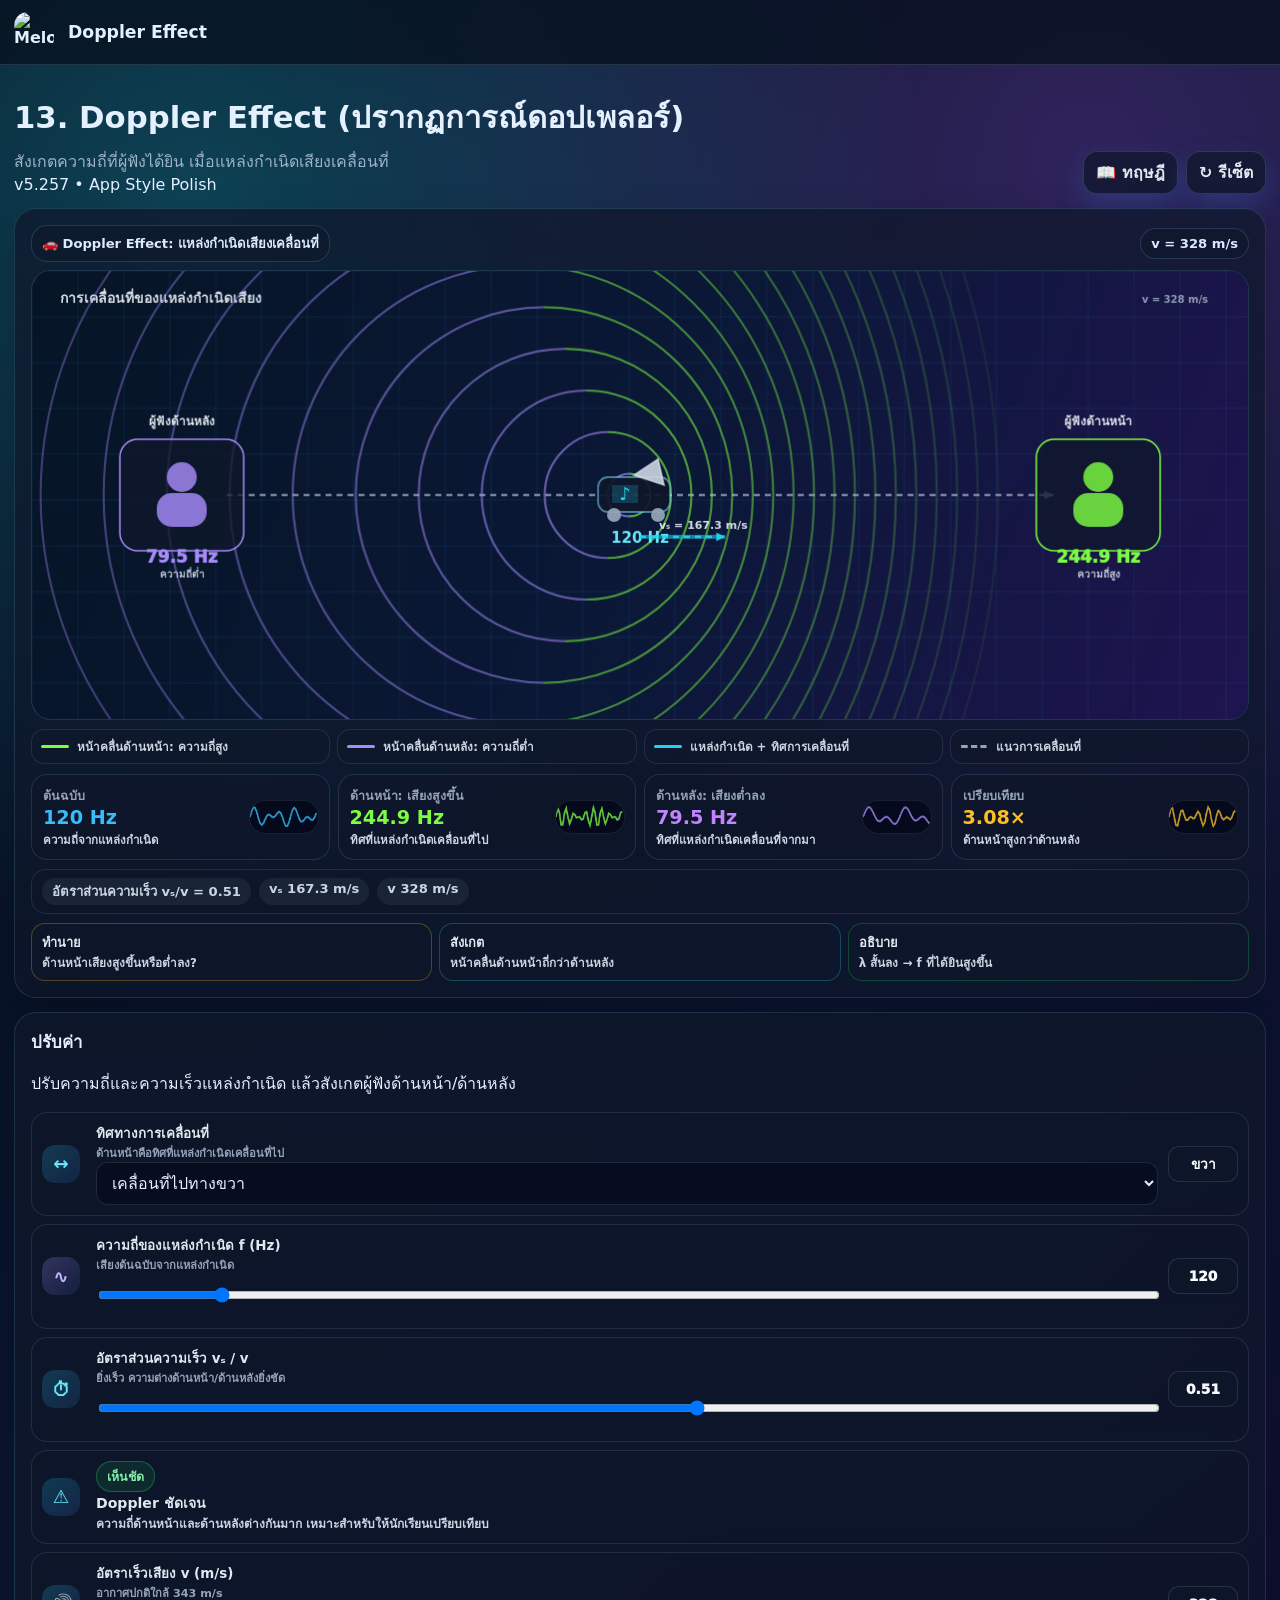
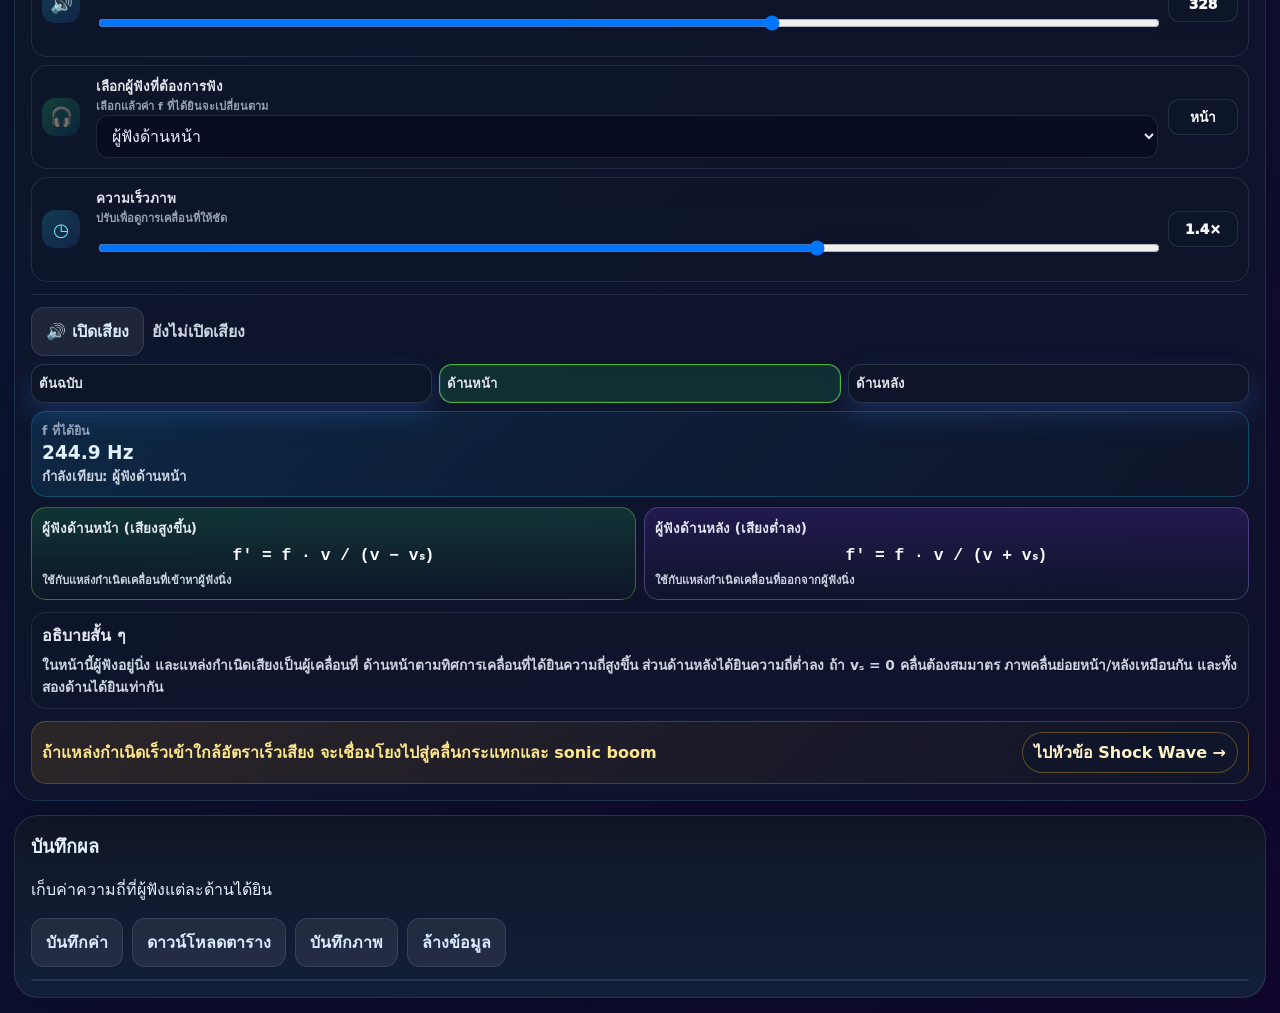
==== visualizer_dopplerViz.html @ 1deea022 "Add files via upload" ====
<!DOCTYPE html><html lang="th"><head><meta charset="UTF-8"><meta name="viewport" content="width=device-width, initial-scale=1.0"><title>MelodyLab v5.257 - Doppler App Style Polish</title><meta name="description" content="MelodyLab ห้องทดลองเสียงและเก็บข้อมูล ด้วยมือถือ"><meta name="theme-color" content="#0f172a"><link rel="manifest" href="manifest.json"><link rel="icon" type="image/png" href="icon-192.png"><link rel="apple-touch-icon" href="icon-192.png"><link rel="stylesheet" href="style.css"><meta name="melodylab-build-version" content="v5.257-doppler-app-style-polish"></head><body class="detailPage page-visualizer"><header><div class="wrap nav detailNav"><button class="backBtn" onclick="location.href='visualizer.html'">←</button><a class="brand" href="index.html"><img src="icon-192.png" alt="MelodyLab"><span>Doppler Effect</span></a></div></header>
<style>
.dopplerProPage{--panel:rgba(15,23,42,.76);--panel2:rgba(15,23,42,.55);--line:rgba(148,163,184,.18);--cyan:#22d3ee;--green:#7cfc42;--purple:#a78bfa;--gold:#f59e0b}.dopplerProGrid{display:grid;grid-template-columns:minmax(0,1.45fr) minmax(330px,.72fr);gap:16px;align-items:start}.dopStageCard,.dopControlCard{border-radius:24px;background:linear-gradient(180deg,rgba(15,23,42,.80),rgba(15,23,42,.62));border:1px solid rgba(125,211,252,.18);box-shadow:0 24px 60px rgba(0,0,0,.22)}.dopStageHeader{display:flex;align-items:center;justify-content:space-between;gap:10px;margin-bottom:10px}.dopStageTitle{display:flex;align-items:center;gap:10px;font-weight:900;color:#e0f2fe}.dopStagePill{display:inline-flex;align-items:center;gap:8px;border-radius:999px;border:1px solid rgba(125,211,252,.24);background:rgba(30,41,59,.56);padding:8px 12px;font-weight:900;color:#dbeafe}.dopMiniBtns{display:flex;gap:8px;flex-wrap:wrap}.dopTheoryBtn,.dopResetTop{border:1px solid rgba(148,163,184,.22);background:rgba(15,23,42,.72);color:#e2e8f0;border-radius:14px;padding:8px 12px;font-weight:900}.dopCanvas{width:100%;height:min(55vh,520px);min-height:430px;display:block;border-radius:22px;background:#071426;border:1px solid rgba(125,211,252,.18)}.dopSceneLegend{display:grid;grid-template-columns:repeat(4,minmax(0,1fr));gap:8px;margin:10px 0 0}.dopLegendItem{display:flex;align-items:center;gap:8px;border:1px solid rgba(148,163,184,.16);background:rgba(15,23,42,.55);border-radius:14px;padding:8px 10px;color:#cbd5e1;font-size:.78rem;font-weight:850}.dopLine{width:28px;height:0;border-top:3px solid #22d3ee;border-radius:99px}.dopLine.front{border-color:#7cfc42}.dopLine.back{border-color:#a78bfa}.dopLine.path{border-top-style:dashed;border-color:#94a3b8}.dopResults{display:grid;grid-template-columns:repeat(4,minmax(0,1fr));gap:10px;margin-top:12px}.dopResultCard{position:relative;overflow:hidden;border:1px solid rgba(148,163,184,.18);background:rgba(15,23,42,.64);border-radius:18px;padding:12px}.dopResultCard b{display:block;font-size:1.42rem;line-height:1.05;margin:4px 0;color:#e2e8f0}.dopResultCard span{color:#94a3b8;font-size:.78rem;font-weight:850}.dopResultCard small{display:block;color:#cbd5e1;font-weight:850}.dopResultCard.source b{color:#38bdf8}.dopResultCard.front b{color:#7cfc42}.dopResultCard.back b{color:#c084fc}.dopResultCard.compare b{color:#fbbf24}.dopMiniWave{position:absolute;right:14px;top:50%;transform:translateY(-50%);width:84px;height:40px;opacity:.75}.dopFormulaGrid{display:grid;grid-template-columns:repeat(2,minmax(0,1fr));gap:10px;margin-top:12px}.dopFormulaCard{border-radius:18px;padding:12px;border:1px solid rgba(148,163,184,.18);background:rgba(15,23,42,.58)}.dopFormulaCard.front{border-color:rgba(124,252,66,.34);background:linear-gradient(180deg,rgba(34,197,94,.18),rgba(15,23,42,.56))}.dopFormulaCard.back{border-color:rgba(167,139,250,.35);background:linear-gradient(180deg,rgba(124,58,237,.18),rgba(15,23,42,.56))}.dopFormulaCard b{display:block;color:#e2e8f0;font-size:.84rem;margin-bottom:6px}.dopFormulaCard code{display:block;text-align:center;color:#f8fafc;font-size:1.2rem;font-weight:900;font-family:ui-monospace,Consolas,monospace}.dopFormulaCard small{display:block;margin-top:6px;color:#cbd5e1;font-size:.76rem;font-weight:800}.dopParamStrip{display:flex;flex-wrap:wrap;gap:8px;margin-top:10px;border:1px solid rgba(148,163,184,.16);background:rgba(15,23,42,.58);border-radius:16px;padding:10px 12px;color:#cbd5e1;font-weight:900}.dopParamStrip span{padding:3px 10px;border-radius:999px;background:rgba(30,41,59,.76)}.dopControlCard h3{margin:0 0 4px}.dopProControl{display:grid;grid-template-columns:54px minmax(0,1fr) 78px;gap:10px;align-items:center;margin:10px 0;border:1px solid rgba(148,163,184,.16);background:rgba(15,23,42,.50);border-radius:18px;padding:12px}.dopIcon{width:46px;height:46px;border-radius:15px;display:grid;place-items:center;background:linear-gradient(135deg,rgba(34,211,238,.20),rgba(59,130,246,.14));color:#67e8f9;font-size:1.4rem;font-weight:900}.dopIcon.purple{background:linear-gradient(135deg,rgba(167,139,250,.25),rgba(59,130,246,.10));color:#c4b5fd}.dopIcon.green{background:linear-gradient(135deg,rgba(34,197,94,.24),rgba(14,165,233,.10));color:#86efac}.dopProControl label{display:block;font-weight:900;color:#e2e8f0}.dopProControl small{display:block;color:#94a3b8;font-weight:800;font-size:.75rem}.dopProControl input[type=range]{width:100%}.dopProControl select{width:100%;border-radius:12px}.dopVal{display:grid;place-items:center;min-height:40px;border-radius:12px;background:rgba(15,23,42,.72);border:1px solid rgba(148,163,184,.18);color:#f8fafc;font-weight:950}.dopSoundBar{display:flex;align-items:center;gap:8px;flex-wrap:wrap;border-top:1px solid rgba(148,163,184,.18);margin-top:12px;padding-top:12px}.dopSoundLabel{font-weight:900;color:#cbd5e1}.dopInfoBox{border:1px solid rgba(148,163,184,.16);background:rgba(15,23,42,.50);border-radius:18px;margin-top:12px;padding:12px;color:#cbd5e1}.dopInfoBox h4{margin:0 0 6px;color:#e2e8f0}.dopInfoBox p{margin:0;color:#cbd5e1;font-weight:800;font-size:.86rem}@media(max-width:980px){.dopplerProGrid{grid-template-columns:1fr}.dopResults{grid-template-columns:repeat(2,minmax(0,1fr))}.dopSceneLegend{grid-template-columns:repeat(2,minmax(0,1fr))}.dopCanvas{height:54vh}}@media(max-width:640px){.dopResults,.dopSceneLegend,.dopFormulaGrid{grid-template-columns:1fr}.dopProControl{grid-template-columns:46px 1fr}.dopVal{grid-column:2}.dopCanvas{min-height:420px}.dopStageHeader{align-items:flex-start;flex-direction:column}}

.dopRegimeBox{display:grid;grid-template-columns:54px minmax(0,1fr);gap:10px;align-items:center;margin:10px 0;border:1px solid rgba(148,163,184,.16);background:rgba(15,23,42,.50);border-radius:18px;padding:12px}
.dopRegimeBadge{display:inline-flex;align-items:center;justify-content:center;min-height:36px;border-radius:999px;padding:6px 12px;font-weight:950;border:1px solid rgba(148,163,184,.22);background:rgba(15,23,42,.72);color:#e2e8f0}
.dopRegimeBadge.normal{border-color:rgba(34,211,238,.35);color:#67e8f9;background:rgba(14,165,233,.12)}
.dopRegimeBadge.clear{border-color:rgba(34,197,94,.38);color:#86efac;background:rgba(34,197,94,.12)}
.dopRegimeBadge.warn{border-color:rgba(251,191,36,.42);color:#fde68a;background:rgba(245,158,11,.14)}
.dopRegimeBadge.danger{border-color:rgba(248,113,113,.44);color:#fecaca;background:rgba(248,113,113,.14)}
.dopRegimeText b{display:block;color:#e2e8f0;font-size:.88rem}.dopRegimeText small{display:block;color:#cbd5e1;font-weight:800;font-size:.75rem}
.dopQuickListen{display:grid;grid-template-columns:repeat(3,minmax(0,1fr));gap:8px;margin-top:8px;width:100%}
.dopQuickListen button{border:1px solid rgba(148,163,184,.22);background:rgba(15,23,42,.64);color:#e2e8f0;border-radius:14px;padding:9px 8px;font-weight:950}
.dopQuickListen button.active{border-color:rgba(34,211,238,.70);background:linear-gradient(135deg,rgba(34,211,238,.24),rgba(59,130,246,.13));box-shadow:0 0 0 1px rgba(34,211,238,.12) inset}
.dopQuickListen button[data-listen="front"].active{border-color:rgba(124,252,66,.65);background:rgba(34,197,94,.15)}
.dopQuickListen button[data-listen="back"].active{border-color:rgba(167,139,250,.65);background:rgba(124,58,237,.17)}
.dopPOEGrid{display:grid;grid-template-columns:repeat(3,minmax(0,1fr));gap:10px;margin-top:12px}
.dopPOECard{border:1px solid rgba(148,163,184,.16);background:rgba(15,23,42,.58);border-radius:18px;padding:12px;color:#cbd5e1}
.dopPOECard b{display:block;color:#e2e8f0;margin-bottom:6px}.dopPOECard p{margin:0;font-weight:800;font-size:.82rem;line-height:1.45}.dopPOECard.predict{border-color:rgba(251,191,36,.28)}.dopPOECard.observe{border-color:rgba(34,211,238,.28)}.dopPOECard.explain{border-color:rgba(34,197,94,.28)}
.dopShockBridge{display:flex;align-items:center;justify-content:space-between;gap:10px;margin-top:12px;border:1px solid rgba(251,191,36,.24);background:linear-gradient(135deg,rgba(245,158,11,.13),rgba(15,23,42,.55));border-radius:18px;padding:12px;color:#fde68a;font-weight:850}
.dopShockBridge a{color:#fef3c7;text-decoration:none;border:1px solid rgba(251,191,36,.32);border-radius:999px;padding:7px 11px;background:rgba(15,23,42,.55);white-space:nowrap}
@media(max-width:640px){.dopPOEGrid,.dopQuickListen{grid-template-columns:1fr}.dopShockBridge{align-items:flex-start;flex-direction:column}}


.dopHeardBox{margin-top:8px;border:1px solid rgba(34,211,238,.24);background:linear-gradient(135deg,rgba(14,165,233,.13),rgba(15,23,42,.60));border-radius:16px;padding:10px 12px;color:#cbd5e1}
.dopHeardBox span{display:block;font-weight:850;font-size:.78rem;color:#94a3b8}.dopHeardBox b{display:block;font-size:1.35rem;line-height:1.1;color:#e0f2fe;margin:3px 0}.dopHeardBox small{display:block;font-weight:800;color:#cbd5e1}


/* v5.257: align Doppler page with the rest of MelodyLab */
.dopplerProPage .sectionHead{margin-bottom:14px}
.dopplerProGrid{grid-template-columns:minmax(0,1.34fr) minmax(318px,.66fr);gap:14px}
.dopStageCard,.dopControlCard{border-radius:22px;background:linear-gradient(180deg,rgba(15,23,42,.74),rgba(15,23,42,.58));border:1px solid rgba(125,211,252,.15);box-shadow:0 18px 44px rgba(0,0,0,.18)}
.dopStageHeader{margin-bottom:8px}
.dopStagePill{padding:7px 10px;border-radius:16px;background:rgba(15,23,42,.62);border-color:rgba(125,211,252,.18);font-size:.82rem}
.dopCanvas{height:min(50vh,500px);min-height:400px;border-radius:20px}
.dopSceneLegend{gap:7px;margin-top:9px}
.dopLegendItem{border-radius:13px;padding:7px 9px;font-size:.74rem;background:rgba(15,23,42,.48)}
.dopResults{gap:8px;margin-top:10px}
.dopResultCard{border-radius:16px;padding:10px 11px;background:rgba(15,23,42,.56)}
.dopResultCard b{font-size:1.20rem;margin:3px 0}
.dopResultCard small{font-size:.72rem}
.dopMiniWave{width:70px;height:34px;right:10px}
.dopParamStrip{padding:8px 10px;border-radius:15px;margin-top:9px;font-size:.82rem}
.dopPOEGrid{gap:7px;margin-top:9px}
.dopPOECard{border-radius:14px;padding:8px 10px;background:rgba(15,23,42,.48)}
.dopPOECard b{font-size:.80rem;margin-bottom:3px}.dopPOECard p{font-size:.74rem;line-height:1.35}
.dopControlCard h3{font-size:1.05rem}
.dopProControl{grid-template-columns:44px minmax(0,1fr) 70px;border-radius:16px;padding:10px;margin:8px 0;background:rgba(15,23,42,.46)}
.dopIcon{width:38px;height:38px;border-radius:13px;font-size:1.15rem}
.dopProControl label{font-size:.84rem}.dopProControl small{font-size:.70rem}
.dopVal{min-height:36px;border-radius:11px;font-size:.86rem}
.dopRegimeBox{grid-template-columns:44px minmax(0,1fr);border-radius:16px;padding:10px;margin:8px 0;background:rgba(15,23,42,.46)}
.dopRegimeBadge{min-height:30px;padding:5px 10px;font-size:.78rem}
.dopQuickListen{gap:7px}.dopQuickListen button{border-radius:13px;padding:8px 7px;font-size:.82rem}
.dopHeardBox{border-radius:15px;padding:9px 10px}.dopHeardBox b{font-size:1.16rem}
.dopFormulaGrid{gap:8px;margin-top:10px}
.dopFormulaCard{border-radius:15px;padding:10px}.dopFormulaCard code{font-size:1.02rem}.dopFormulaCard small{font-size:.70rem}
.dopInfoBox,.dopShockBridge{border-radius:15px;padding:10px}
@media(max-width:980px){.dopplerProGrid{grid-template-columns:1fr}.dopCanvas{height:52vh}}

</style>
<main class="wrap detailMain" data-current="visualizer"><section class="section activeDetail visualizerSinglePage visualizerTemplatePage dopplerProPage" id="visualizer" data-viz-mode="dopplerEffect"><div class="sectionHead templateHead"><div><h2>13. Doppler Effect (ปรากฏการณ์ดอปเพลอร์)</h2><p class="sectionLead">สังเกตความถี่ที่ผู้ฟังได้ยิน เมื่อแหล่งกำเนิดเสียงเคลื่อนที่</p><span class="versionBadge">v5.257 • App Style Polish</span></div><div class="dopMiniBtns"><button id="dopTheoryBtn" class="dopTheoryBtn" type="button">📖 ทฤษฎี</button><button id="dopResetTop" class="dopResetTop" type="button">↻ รีเซ็ต</button></div></div><div class="dopplerProGrid"><div class="card dopStageCard"><div class="dopStageHeader"><div class="dopStageTitle"><span class="dopStagePill">🚗 Doppler Effect: แหล่งกำเนิดเสียงเคลื่อนที่</span></div><div class="dopStagePill" id="speedBadge">v = --</div></div><canvas id="dopCanvas" class="dopCanvas" width="1200" height="560" aria-label="ภาพจำลองปรากฏการณ์ดอปเพลอร์"></canvas><div class="dopSceneLegend"><div class="dopLegendItem"><span class="dopLine front"></span>หน้าคลื่นด้านหน้า: ความถี่สูง</div><div class="dopLegendItem"><span class="dopLine back"></span>หน้าคลื่นด้านหลัง: ความถี่ต่ำ</div><div class="dopLegendItem"><span class="dopLine"></span>แหล่งกำเนิด + ทิศการเคลื่อนที่</div><div class="dopLegendItem"><span class="dopLine path"></span>แนวการเคลื่อนที่</div></div><div class="dopResults"><div class="dopResultCard source"><span>ต้นฉบับ</span><b id="cardF0">--</b><small>ความถี่จากแหล่งกำเนิด</small><canvas class="dopMiniWave" id="waveF0"></canvas></div><div class="dopResultCard front"><span>ด้านหน้า: เสียงสูงขึ้น</span><b id="cardFront">--</b><small>ทิศที่แหล่งกำเนิดเคลื่อนที่ไป</small><canvas class="dopMiniWave" id="waveFront"></canvas></div><div class="dopResultCard back"><span>ด้านหลัง: เสียงต่ำลง</span><b id="cardBack">--</b><small>ทิศที่แหล่งกำเนิดเคลื่อนที่จากมา</small><canvas class="dopMiniWave" id="waveBack"></canvas></div><div class="dopResultCard compare"><span>เปรียบเทียบ</span><b id="cardCompare">--</b><small>ด้านหน้าสูงกว่าด้านหลัง</small><canvas class="dopMiniWave" id="waveCompare"></canvas></div></div><div class="dopParamStrip"><span>อัตราส่วนความเร็ว <b id="stripRatio">--</b></span><span>vₛ <b id="stripVs">--</b></span><span>v <b id="stripV">--</b></span></div><div class="dopPOEGrid"><div class="dopPOECard predict"><b>ทำนาย</b><p>ด้านหน้าเสียงสูงขึ้นหรือต่ำลง?</p></div><div class="dopPOECard observe"><b>สังเกต</b><p>หน้าคลื่นด้านหน้าถี่กว่าด้านหลัง</p></div><div class="dopPOECard explain"><b>อธิบาย</b><p>λ สั้นลง → f ที่ได้ยินสูงขึ้น</p></div></div></div><div class="card dopControlCard"><h3>ปรับค่า</h3><p class="panelSubtext">ปรับความถี่และความเร็วแหล่งกำเนิด แล้วสังเกตผู้ฟังด้านหน้า/ด้านหลัง</p><div class="dopProControl"><div class="dopIcon">↔</div><div><label>ทิศทางการเคลื่อนที่</label><small>ด้านหน้าคือทิศที่แหล่งกำเนิดเคลื่อนที่ไป</small><select id="dopDirection"><option value="right" selected>เคลื่อนที่ไปทางขวา</option><option value="left">เคลื่อนที่ไปทางซ้าย</option></select></div><div class="dopVal" id="dirLabel">ขวา</div></div><div class="dopProControl"><div class="dopIcon purple">∿</div><div><label>ความถี่ของแหล่งกำเนิด f (Hz)</label><small>เสียงต้นฉบับจากแหล่งกำเนิด</small><input id="dopFreq" type="range" min="20" max="1000" step="5" value="120"></div><div class="dopVal" id="freqLabel">120</div></div><div class="dopProControl"><div class="dopIcon">⏱</div><div><label>อัตราส่วนความเร็ว vₛ / v</label><small>ยิ่งเร็ว ความต่างด้านหน้า/ด้านหลังยิ่งชัด</small><input id="dopRatio" type="range" min="0" max="0.90" step="0.01" value="0.51"></div><div class="dopVal" id="ratioLabel">0.51</div></div><div class="dopRegimeBox"><div class="dopIcon">⚠</div><div class="dopRegimeText"><span id="dopRegimeBadge" class="dopRegimeBadge normal">ปกติ</span><b id="dopRegimeTitle">ช่วงสังเกต Doppler</b><small id="dopRegimeText">ปรับ vₛ/v แล้วสังเกตความถี่ด้านหน้าและด้านหลัง</small></div></div><div class="dopProControl"><div class="dopIcon">🔊</div><div><label>อัตราเร็วเสียง v (m/s)</label><small>อากาศปกติใกล้ 343 m/s</small><input id="dopSpeed" type="range" min="200" max="400" step="1" value="328"></div><div class="dopVal" id="speedLabel">328</div></div><div class="dopProControl"><div class="dopIcon green">🎧</div><div><label>เลือกผู้ฟังที่ต้องการฟัง</label><small>เลือกแล้วค่า f ที่ได้ยินจะเปลี่ยนตาม</small><select id="dopListen"><option value="front" selected>ผู้ฟังด้านหน้า</option><option value="back">ผู้ฟังด้านหลัง</option><option value="source">เสียงต้นฉบับ</option></select></div><div class="dopVal" id="listenLabel">หน้า</div></div><div class="dopProControl"><div class="dopIcon">◷</div><div><label>ความเร็วภาพ</label><small>ปรับเพื่อดูการเคลื่อนที่ให้ชัด</small><input id="dopTimeSpeed" type="range" min="0.10" max="2.00" step="0.10" value="1.40"></div><div class="dopVal" id="timeLabel">1.4×</div></div><div class="dopSoundBar"><button id="dopSoundBtn" class="secondary" type="button">🔊 เปิดเสียง</button><span id="dopSoundLabel" class="dopSoundLabel">ยังไม่เปิดเสียง</span></div><div class="dopQuickListen" aria-label="ปุ่มเทียบเสียงเร็ว"><button type="button" data-listen="source">ต้นฉบับ</button><button type="button" data-listen="front">ด้านหน้า</button><button type="button" data-listen="back">ด้านหลัง</button></div><div class="dopHeardBox"><span>f ที่ได้ยิน</span><b id="heardFreqLabel">--</b><small id="heardHintLabel">เลือกผู้ฟังเพื่อเทียบเสียง</small></div><div class="dopFormulaGrid"><div class="dopFormulaCard front"><b>ผู้ฟังด้านหน้า (เสียงสูงขึ้น)</b><code>f′ = f · v / (v − vₛ)</code><small>ใช้กับแหล่งกำเนิดเคลื่อนที่เข้าหาผู้ฟังนิ่ง</small></div><div class="dopFormulaCard back"><b>ผู้ฟังด้านหลัง (เสียงต่ำลง)</b><code>f′ = f · v / (v + vₛ)</code><small>ใช้กับแหล่งกำเนิดเคลื่อนที่ออกจากผู้ฟังนิ่ง</small></div></div><div class="dopInfoBox" id="theoryBox"><h4>อธิบายสั้น ๆ</h4><p>ในหน้านี้ผู้ฟังอยู่นิ่ง และแหล่งกำเนิดเสียงเป็นผู้เคลื่อนที่ ด้านหน้าตามทิศการเคลื่อนที่ได้ยินความถี่สูงขึ้น ส่วนด้านหลังได้ยินความถี่ต่ำลง ถ้า vₛ = 0 คลื่นต้องสมมาตร ภาพคลื่นย่อยหน้า/หลังเหมือนกัน และทั้งสองด้านได้ยินเท่ากัน</p></div><div class="dopShockBridge"><span>ถ้าแหล่งกำเนิดเร็วเข้าใกล้อัตราเร็วเสียง จะเชื่อมโยงไปสู่คลื่นกระแทกและ sonic boom</span><a href="visualizer_shock_wave.html">ไปหัวข้อ Shock Wave →</a></div></div></div><div class="card localExportCard templateExportCard" data-export-name="dopplerEffect"><div class="panelTitleStack"><h3>บันทึกผล</h3><p class="panelSubtext">เก็บค่าความถี่ที่ผู้ฟังแต่ละด้านได้ยิน</p></div><div class="actions"><button id="dopCaptureBtn" class="secondary localCaptureBtn">บันทึกค่า</button><button id="dopDownloadBtn" class="secondary localDownloadBtn">ดาวน์โหลดตาราง</button><button id="dopPngBtn" class="secondary localPngBtn">บันทึกภาพ</button><button id="dopClearBtn" class="secondary localClearBtn">ล้างข้อมูล</button></div><div class="tableWrap localLogWrap"><table><thead><tr id="dopHead"></tr></thead><tbody id="dopBody"></tbody></table></div></div></section></main>
<script>
(()=>{'use strict';const $=id=>document.getElementById(id);const state={running:true,last:performance.now(),time:.18,logs:[]};const audio={ctx:null,osc:null,gain:null,playing:false};function clamp(v,a,b){return Math.max(a,Math.min(b,v));}function fmt(v,d=2){const s=Number(v).toFixed(d);return d===0?s:s.replace(/\.?0+$/,'');}function params(){let f0=Number($('dopFreq')?.value||120),ratio=Number($('dopRatio')?.value||.51),v=Number($('dopSpeed')?.value||328),dir=$('dopDirection')?.value||'right',listen=$('dopListen')?.value||'front',timeSpeed=Number($('dopTimeSpeed')?.value||1.4),vs=ratio*v,front=f0*v/(v-vs),back=f0*v/(v+vs);return{f0,ratio,v,vs,front,back,compare:front/back,dir,listen,timeSpeed,dirSign:dir==='right'?1:-1};}function regime(r){if(r<.50)return{key:'normal',badge:'ปกติ',title:'ช่วงเริ่มสังเกต Doppler',text:'คลื่นด้านหน้าเริ่มถี่ขึ้น และด้านหลังเริ่มห่างขึ้น'};if(r<.75)return{key:'clear',badge:'เห็นชัด',title:'Doppler ชัดเจน',text:'ความถี่ด้านหน้าและด้านหลังต่างกันมาก เหมาะสำหรับให้นักเรียนเปรียบเทียบ'};if(r<.88)return{key:'warn',badge:'ใกล้กำแพงเสียง',title:'ควรเชื่อมโยง Shock Wave',text:'แหล่งกำเนิดเร็วมาก หน้าคลื่นด้านหน้าถูกบีบแน่นขึ้นอย่างชัดเจน'};return{key:'danger',badge:'สูงมาก',title:'เข้าใกล้เงื่อนไขคลื่นกระแทก',text:'ค่าความถี่ด้านหน้าจะพุ่งสูง ควรอธิบายว่ากำลังเข้าใกล้หัวข้อ Shock Wave'};}function scale(canvas){let dpr=Math.max(1,window.devicePixelRatio||1),r=canvas.getBoundingClientRect(),w=Math.max(340,Math.round(r.width||760)),h=Math.max(430,Math.round(r.height||540));if(canvas.width!==Math.round(w*dpr)||canvas.height!==Math.round(h*dpr)){canvas.width=Math.round(w*dpr);canvas.height=Math.round(h*dpr);}let ctx=canvas.getContext('2d');ctx.setTransform(dpr,0,0,dpr,0,0);return{ctx,w,h};}function rr(ctx,x,y,w,h,r,fill,stroke){ctx.beginPath();ctx.roundRect?ctx.roundRect(x,y,w,h,r):ctx.rect(x,y,w,h);if(fill)ctx.fill();if(stroke)ctx.stroke();}function bg(ctx,w,h){let g=ctx.createLinearGradient(0,0,w,h);g.addColorStop(0,'#061526');g.addColorStop(.52,'#0b1837');g.addColorStop(1,'#1f1450');ctx.fillStyle=g;ctx.fillRect(0,0,w,h);ctx.strokeStyle='rgba(56,189,248,.10)';ctx.lineWidth=1;for(let x=0;x<w;x+=46){ctx.beginPath();ctx.moveTo(x,0);ctx.lineTo(x,h);ctx.stroke();}for(let y=0;y<h;y+=46){ctx.beginPath();ctx.moveTo(0,y);ctx.lineTo(w,y);ctx.stroke();}}function dot(ctx,x,y,r,c,label){ctx.save();ctx.fillStyle=c;ctx.strokeStyle='rgba(255,255,255,.88)';ctx.lineWidth=1.2;ctx.beginPath();ctx.arc(x,y,r,0,Math.PI*2);ctx.fill();ctx.stroke();if(label){ctx.fillStyle='#e2e8f0';ctx.font='900 10px system-ui,sans-serif';ctx.textAlign='center';ctx.fillText(label,x,y-11);}ctx.restore();}function arrow(ctx,x1,y1,x2,y2,c){ctx.save();ctx.strokeStyle=c;ctx.fillStyle=c;ctx.lineWidth=2.4;ctx.setLineDash([6,5]);ctx.beginPath();ctx.moveTo(x1,y1);ctx.lineTo(x2,y2);ctx.stroke();ctx.setLineDash([]);let a=Math.atan2(y2-y1,x2-x1);ctx.beginPath();ctx.moveTo(x2,y2);ctx.lineTo(x2-10*Math.cos(a-.45),y2-10*Math.sin(a-.45));ctx.lineTo(x2-10*Math.cos(a+.45),y2-10*Math.sin(a+.45));ctx.closePath();ctx.fill();ctx.restore();}function sourceCart(ctx,x,y,p){ctx.save();ctx.translate(x,y);ctx.scale(p.dirSign,1);ctx.fillStyle='rgba(15,23,42,.92)';ctx.strokeStyle='rgba(125,211,252,.55)';ctx.lineWidth=1.8;rr(ctx,-42,-18,72,35,10,true,true);ctx.fillStyle='rgba(34,211,238,.20)';ctx.fillRect(-28,-10,26,18);ctx.fillStyle='rgba(148,163,184,.95)';ctx.beginPath();ctx.arc(-26,20,7,0,Math.PI*2);ctx.arc(18,20,7,0,Math.PI*2);ctx.fill();ctx.fillStyle='rgba(203,213,225,.90)';ctx.beginPath();ctx.moveTo(-6,-20);ctx.lineTo(18,-36);ctx.lineTo(24,-10);ctx.closePath();ctx.fill();ctx.strokeStyle='rgba(226,232,240,.65)';ctx.stroke();ctx.fillStyle='#22d3ee';ctx.font='900 18px system-ui,sans-serif';ctx.textAlign='center';ctx.fillText('♪',-15,5);ctx.restore();ctx.save();ctx.fillStyle='#67e8f9';ctx.font='900 15px system-ui,sans-serif';ctx.textAlign='center';ctx.fillText(`${fmt(p.f0,0)} Hz`,x,y+48);ctx.restore();}function listener(ctx,x,y,color,label,freq,sub){ctx.save();ctx.fillStyle='rgba(15,23,42,.74)';ctx.strokeStyle=color;ctx.lineWidth=1.5;rr(ctx,x-62,y-56,124,112,18,true,true);ctx.fillStyle=color;ctx.globalAlpha=.82;ctx.beginPath();ctx.arc(x,y-18,15,0,Math.PI*2);ctx.fill();ctx.beginPath();ctx.roundRect?ctx.roundRect(x-25,y-2,50,34,15):ctx.rect(x-25,y-2,50,34);ctx.fill();ctx.globalAlpha=1;ctx.fillStyle='#e2e8f0';ctx.font='900 12px system-ui,sans-serif';ctx.textAlign='center';ctx.fillText(label,x,y-70);ctx.fillStyle=color;ctx.font='950 17px system-ui,sans-serif';ctx.fillText(`${fmt(freq,1)} Hz`,x,y+68);ctx.fillStyle='rgba(203,213,225,.95)';ctx.font='800 10px system-ui,sans-serif';ctx.fillText(sub,x,y+83);ctx.restore();}function miniWave(canvas,color,density=1){if(!canvas)return;let ctx=canvas.getContext('2d'),w=canvas.width=120,h=canvas.height=48;ctx.clearRect(0,0,w,h);ctx.strokeStyle=color;ctx.lineWidth=3;ctx.beginPath();for(let x=0;x<w;x+=3){let y=h/2+Math.sin(x*.22*density)*Math.sin(x*.05+state.time*4)*15;if(x===0)ctx.moveTo(x,y);else ctx.lineTo(x,y);}ctx.stroke();}function draw(){let canvas=$('dopCanvas');if(!canvas)return;let {ctx,w,h}=scale(canvas),p=params();bg(ctx,w,h);updateLabels(p);let left=80,right=w-80,axisY=Math.round(h*.50),span=right-left,sourceX=(left+right)/2,frontX=p.dirSign===1?right-70:left+70,backX=p.dirSign===1?left+70:right-70;ctx.save();ctx.fillStyle='rgba(226,232,240,.95)';ctx.font='900 14px system-ui,sans-serif';ctx.fillText('การเคลื่อนที่ของแหล่งกำเนิดเสียง',28,32);ctx.fillStyle='rgba(148,163,184,.95)';ctx.font='800 10px system-ui,sans-serif';ctx.textAlign='right';ctx.fillText(`v = ${fmt(p.v,0)} m/s`,w-40,32);ctx.textAlign='left';
// movement path and direction
arrow(ctx,backX+45*p.dirSign,axisY,frontX-45*p.dirSign,axisY,'rgba(148,163,184,.80)');
let waveSpeedPx=190,sourceSpeedPx=waveSpeedPx*p.ratio,frontStart=p.dirSign===1?-.50*Math.PI:.50*Math.PI,frontEnd=p.dirSign===1?.50*Math.PI:1.50*Math.PI,backStart=p.dirSign===1?.50*Math.PI:-.50*Math.PI,backEnd=p.dirSign===1?1.50*Math.PI:.50*Math.PI;
// Wavefronts are drawn around previous source positions. If v_s/v = 0, all centers coincide and front/back frequencies equal.
for(let i=0;i<18;i++){let age=((state.time*.92)%0.22)+i*.22,rad=age*waveSpeedPx,originX=sourceX-p.dirSign*sourceSpeedPx*age,alpha=clamp(.64-i*.033,.07,.64);ctx.lineWidth=2.15;ctx.strokeStyle=`rgba(124,252,66,${alpha})`;ctx.beginPath();ctx.arc(originX,axisY,rad,frontStart,frontEnd);ctx.stroke();ctx.strokeStyle=`rgba(167,139,250,${alpha})`;ctx.beginPath();ctx.arc(originX,axisY,rad,backStart,backEnd);ctx.stroke();}
listener(ctx,backX,axisY,p.dirSign===1?'#a78bfa':'#7cfc42',p.dirSign===1?'ผู้ฟังด้านหลัง':'ผู้ฟังด้านหน้า',p.dirSign===1?p.back:p.front,p.dirSign===1?'ความถี่ต่ำ':'ความถี่สูง');
listener(ctx,frontX,axisY,p.dirSign===1?'#7cfc42':'#a78bfa',p.dirSign===1?'ผู้ฟังด้านหน้า':'ผู้ฟังด้านหลัง',p.dirSign===1?p.front:p.back,p.dirSign===1?'ความถี่สูง':'ความถี่ต่ำ');
sourceCart(ctx,sourceX,axisY,p);
ctx.strokeStyle='rgba(34,211,238,.55)';ctx.lineWidth=4;ctx.beginPath();ctx.moveTo(sourceX,axisY+42);ctx.lineTo(sourceX+p.dirSign*(62+46*p.ratio),axisY+42);ctx.stroke();arrow(ctx,sourceX,axisY+42,sourceX+p.dirSign*(62+46*p.ratio),axisY+42,'#22d3ee');
ctx.fillStyle='rgba(226,232,240,.95)';ctx.font='900 11px system-ui,sans-serif';ctx.textAlign='center';ctx.fillText(`vₛ = ${fmt(p.vs,1)} m/s`,sourceX+p.dirSign*(46+34*p.ratio),axisY+34);
if(p.ratio<.005){ctx.fillStyle='rgba(203,213,225,.95)';ctx.font='900 11px system-ui,sans-serif';ctx.fillText('vₛ = 0: คลื่นสมมาตร และผู้ฟังทั้งสองด้านได้ยิน f เท่ากัน',sourceX,axisY-84);}
ctx.restore();}function updateLabels(p=params()){$('speedBadge').textContent=`v = ${fmt(p.v,0)} m/s`;$('dirLabel').textContent=p.dir==='right'?'ขวา':'ซ้าย';$('freqLabel').textContent=fmt(p.f0,0);$('ratioLabel').textContent=fmt(p.ratio,2);$('speedLabel').textContent=fmt(p.v,0);$('listenLabel').textContent=p.listen==='front'?'หน้า':p.listen==='back'?'หลัง':'ต้นฉบับ';let heard=selectedFreq(p),heardName=p.listen==='front'?'ผู้ฟังด้านหน้า':p.listen==='back'?'ผู้ฟังด้านหลัง':'เสียงต้นฉบับ';if($('heardFreqLabel'))$('heardFreqLabel').textContent=`${fmt(heard,1)} Hz`;if($('heardHintLabel'))$('heardHintLabel').textContent=`กำลังเทียบ: ${heardName}`;$('timeLabel').textContent=`${fmt(p.timeSpeed,1)}×`;$('cardF0').textContent=`${fmt(p.f0,0)} Hz`;$('cardFront').textContent=`${fmt(p.front,1)} Hz`;$('cardBack').textContent=`${fmt(p.back,1)} Hz`;$('cardCompare').textContent=`${fmt(p.compare,2)}×`;$('stripRatio').textContent=`vₛ/v = ${fmt(p.ratio,2)}`;$('stripVs').textContent=`${fmt(p.vs,1)} m/s`;$('stripV').textContent=`${fmt(p.v,0)} m/s`;let rg=regime(p.ratio),b=$('dopRegimeBadge');if(b){b.className='dopRegimeBadge '+rg.key;b.textContent=rg.badge;}$('dopRegimeTitle')&&($('dopRegimeTitle').textContent=rg.title);$('dopRegimeText')&&($('dopRegimeText').textContent=rg.text);document.querySelectorAll('.dopQuickListen button').forEach(btn=>btn.classList.toggle('active',btn.dataset.listen===p.listen));let frontDensity=clamp(p.front/Math.max(1,p.f0),.55,3.0),backDensity=clamp(p.back/Math.max(1,p.f0),.35,1.35),compareDensity=clamp(p.compare/2.0,.55,2.4);miniWave($('waveF0'),'#38bdf8',1);miniWave($('waveFront'),'#7cfc42',frontDensity);miniWave($('waveBack'),'#a78bfa',backDensity);miniWave($('waveCompare'),'#fbbf24',compareDensity);updateAudio();}function selectedFreq(p=params()){return p.listen==='front'?p.front:p.listen==='back'?p.back:p.f0;}function row(){let p=params();return{timestamp:new Date().toISOString(),topic:'Doppler Effect',source_frequency_Hz:Number(fmt(p.f0,1)),source_speed_ratio:Number(fmt(p.ratio,2)),source_speed_mps:Number(fmt(p.vs,2)),sound_speed_mps:Number(fmt(p.v,0)),direction:p.dir,front_frequency_Hz:Number(fmt(p.front,2)),back_frequency_Hz:Number(fmt(p.back,2)),comparison_ratio:Number(fmt(p.compare,3)),speed_regime:regime(p.ratio).badge,listen:p.listen,listen_frequency_Hz:Number(fmt(selectedFreq(p),2))};}function renderLog(){let keys=['timestamp','source_frequency_Hz','source_speed_ratio','source_speed_mps','sound_speed_mps','direction','front_frequency_Hz','back_frequency_Hz','comparison_ratio','speed_regime','listen','listen_frequency_Hz'];$('dopHead').innerHTML=keys.map(k=>`<th>${k}</th>`).join('');$('dopBody').innerHTML=state.logs.map(r=>`<tr>${keys.map(k=>`<td>${r[k]??''}</td>`).join('')}</tr>`).join('');}function downloadCSV(){if(!state.logs.length)state.logs.push(row());let keys=Object.keys(state.logs[0]);let csv=[keys.join(','),...state.logs.map(r=>keys.map(k=>JSON.stringify(r[k]??'')).join(','))].join('\n');let a=document.createElement('a');a.href=URL.createObjectURL(new Blob([csv],{type:'text/csv;charset=utf-8'}));a.download='melodylab_doppler_effect.csv';a.click();URL.revokeObjectURL(a.href);renderLog();}function savePNG(){let a=document.createElement('a');a.href=$('dopCanvas').toDataURL('image/png');a.download='melodylab_doppler_effect.png';a.click();}async function ensureAudio(){if(!(window.AudioContext||window.webkitAudioContext)){$('dopSoundLabel').textContent='อุปกรณ์นี้ไม่รองรับ Web Audio';return false;}if(!audio.ctx){let AC=window.AudioContext||window.webkitAudioContext;audio.ctx=new AC();audio.osc=audio.ctx.createOscillator();audio.gain=audio.ctx.createGain();audio.osc.type='sine';audio.gain.gain.value=0;audio.osc.connect(audio.gain);audio.gain.connect(audio.ctx.destination);audio.osc.start();}if(audio.ctx.state==='suspended'&&audio.ctx.resume)await audio.ctx.resume();return true;}function updateAudio(){let p=params(),freq=selectedFreq(p);$('dopSoundBtn').textContent=audio.playing?'🔇 ปิดเสียง':'🔊 เปิดเสียง';$('dopSoundLabel').textContent=audio.playing?`กำลังเล่น ${fmt(freq,1)} Hz (${p.listen==='front'?'ด้านหน้า':p.listen==='back'?'ด้านหลัง':'ต้นฉบับ'})`:'ยังไม่เปิดเสียง';if(!audio.playing||!audio.ctx)return;let t=audio.ctx.currentTime||0;audio.osc.frequency.setTargetAtTime(freq,t,.025);audio.gain.gain.setTargetAtTime(.035,t,.035);}async function toggleSound(){if(audio.playing){audio.playing=false;if(audio.gain&&audio.ctx)audio.gain.gain.setTargetAtTime(0,audio.ctx.currentTime||0,.03);updateAudio();return;}if(await ensureAudio()){audio.playing=true;updateAudio();}}function tick(now){let dt=Math.min(.05,(now-state.last)/1000);state.last=now;if(state.running)state.time+=dt*params().timeSpeed*(.42+.36*params().ratio);draw();requestAnimationFrame(tick);}['dopDirection','dopFreq','dopRatio','dopSpeed','dopListen','dopTimeSpeed'].forEach(id=>{$(id)?.addEventListener('input',draw);$(id)?.addEventListener('change',draw);});$('dopPlayBtn')?.addEventListener('click',()=>state.running=true);$('dopPauseBtn')?.addEventListener('click',()=>state.running=false);$('dopResetBtn')?.addEventListener('click',()=>{state.time=.18;draw();});$('dopResetTop')?.addEventListener('click',()=>{state.time=.18;$('dopFreq').value=120;$('dopRatio').value=.51;$('dopSpeed').value=328;$('dopDirection').value='right';$('dopListen').value='front';$('dopTimeSpeed').value=1.4;draw();});document.querySelectorAll('.dopQuickListen button').forEach(btn=>btn.addEventListener('click',()=>{if($('dopListen'))$('dopListen').value=btn.dataset.listen;draw();}));$('dopTheoryBtn')?.addEventListener('click',()=>document.getElementById('theoryBox')?.scrollIntoView({behavior:'smooth',block:'center'}));$('dopSoundBtn')?.addEventListener('click',toggleSound);$('dopCaptureBtn')?.addEventListener('click',()=>{state.logs.push(row());renderLog();});$('dopDownloadBtn')?.addEventListener('click',downloadCSV);$('dopPngBtn')?.addEventListener('click',savePNG);$('dopClearBtn')?.addEventListener('click',()=>{state.logs=[];renderLog();});window.addEventListener('resize',draw,{passive:true});window.addEventListener('pagehide',()=>{audio.playing=false;if(audio.gain&&audio.ctx)audio.gain.gain.setTargetAtTime(0,audio.ctx.currentTime||0,.03);});draw();requestAnimationFrame(tick);})();
</script></body></html>
---- style.css ----
:root{--bg:#06111f;--panel:#0f172a;--text:#e5f0ff;--muted:#9fb3c8;--line:rgba(148,163,184,.22);--cyan:#22d3ee;--blue:#3b82f6;--purple:#a855f7;--green:#34d399;--yellow:#fbbf24;--red:#fb7185;--radius:22px}*{box-sizing:border-box}html{scroll-behavior:smooth}body{margin:0;font-family:"Sarabun","Noto Sans Thai",system-ui,-apple-system,BlinkMacSystemFont,"Segoe UI",sans-serif;color:var(--text);background:radial-gradient(circle at 15% 8%,rgba(34,211,238,.25),transparent 28%),radial-gradient(circle at 85% 6%,rgba(168,85,247,.24),transparent 30%),linear-gradient(135deg,#06111f 0%,#0b1530 48%,#12082f 100%);min-height:100vh}a{color:inherit}.wrap{width:min(1280px,calc(100% - 28px));margin:0 auto}header{position:sticky;top:0;z-index:60;backdrop-filter:blur(18px);background:rgba(7,17,31,.78);border-bottom:1px solid var(--line)}.nav{display:flex;align-items:center;justify-content:space-between;gap:12px;padding:12px 0}.brand{display:flex;align-items:center;gap:12px;font-weight:900;text-decoration:none}.brand img{width:42px;height:42px;border-radius:14px}.brand span{font-size:1.15rem}.navlinks{display:flex;gap:7px;flex-wrap:wrap;justify-content:flex-end}.navlinks a{text-decoration:none;padding:8px 10px;border:1px solid transparent;border-radius:999px;color:#c7d6e8;font-size:.88rem}.navlinks a:hover{border-color:var(--line);background:rgba(255,255,255,.06)}.hero{padding:30px 0 16px}.badge{display:inline-flex;align-items:center;gap:8px;border:1px solid rgba(34,211,238,.34);background:rgba(34,211,238,.08);color:#bdf6ff;border-radius:999px;padding:8px 12px;font-weight:800}h1{font-size:clamp(2rem,4.5vw,4.2rem);line-height:1.04;margin:14px 0 10px}h2{font-size:clamp(1.3rem,2.4vw,2rem);margin:0 0 6px}h3{margin:0 0 10px;font-size:1.13rem}.grad{background:linear-gradient(90deg,var(--cyan),#93c5fd,#f0abfc);-webkit-background-clip:text;background-clip:text;color:transparent}.lead{font-size:1.03rem;color:#c9d7e8;line-height:1.7;margin:0 0 12px}.sub,.small{color:var(--muted);line-height:1.6}.section{padding:16px 0}.sectionHead{display:flex;align-items:end;justify-content:space-between;gap:14px;margin-bottom:10px}.grid{display:grid;grid-template-columns:repeat(12,1fr);gap:14px}.card{grid-column:span 6;border:1px solid var(--line);background:linear-gradient(180deg,rgba(255,255,255,.08),rgba(255,255,255,.035));border-radius:var(--radius);padding:16px;box-shadow:0 14px 42px rgba(0,0,0,.22)}.card.full{grid-column:1/-1}.card.wide{grid-column:span 8}.card.side{grid-column:span 4}.card.third{grid-column:span 4}.actions{display:flex;gap:9px;flex-wrap:wrap;align-items:center}button,.btn{border:none;cursor:pointer;font:inherit;font-weight:850;border-radius:13px;padding:11px 14px;color:white;background:linear-gradient(135deg,var(--blue),var(--purple));box-shadow:0 12px 28px rgba(59,130,246,.22);text-decoration:none;display:inline-flex;align-items:center;gap:7px}button.secondary{background:rgba(255,255,255,.07);border:1px solid var(--line);box-shadow:none;color:#dbeafe}button.good{background:linear-gradient(135deg,#10b981,#22c55e)}button.warn{background:linear-gradient(135deg,#f97316,#ef4444)}button:disabled{opacity:.55;cursor:not-allowed}.menuGrid{display:grid;grid-template-columns:repeat(5,1fr);gap:12px;margin-top:10px}.menuItem{display:block;text-decoration:none;border:1px solid var(--line);background:rgba(15,23,42,.76);border-radius:20px;padding:16px;transition:.18s}.menuItem:hover{transform:translateY(-3px);border-color:rgba(34,211,238,.42)}.menuItem .icon{font-size:1.7rem;display:block;margin-bottom:6px}.menuItem p{color:#c7d6e8;line-height:1.55;margin:0;font-size:.92rem}canvas{width:100%;height:220px;background:#020617;border:1px solid rgba(148,163,184,.18);border-radius:16px;display:block}.canvasSmall{height:160px}.spectrogram{height:280px}.readouts{display:grid;grid-template-columns:repeat(6,1fr);gap:9px;margin:10px 0}.readout{padding:11px;border-radius:15px;background:rgba(2,6,23,.55);border:1px solid var(--line)}.readout label{font-size:.8rem;color:var(--muted);display:block}.readout strong{font-size:1.08rem}input,textarea,select{width:100%;border:1px solid var(--line);border-radius:12px;padding:10px 11px;background:rgba(2,6,23,.5);color:#e5f0ff;font:inherit;outline:none}.field label{display:block;margin:0 0 6px;color:#b8c7dc;font-weight:750;font-size:.92rem}.formGrid{display:grid;grid-template-columns:repeat(4,1fr);gap:10px}.pill{display:inline-flex;border-radius:999px;padding:5px 9px;background:rgba(34,211,238,.1);color:#cffafe;font-weight:850}.note{border-left:4px solid var(--cyan);padding:11px 13px;border-radius:13px;background:rgba(34,211,238,.08);color:#d8f7ff;line-height:1.65}.statusDot{display:inline-block;width:10px;height:10px;border-radius:50%;background:#64748b;margin-right:8px}.statusDot.on{background:#34d399;box-shadow:0 0 18px rgba(52,211,153,.7)}.tableWrap{overflow:auto;border:1px solid var(--line);border-radius:16px}table{width:100%;border-collapse:collapse}th,td{padding:9px 10px;border-bottom:1px solid var(--line);text-align:left;vertical-align:top;white-space:nowrap}th{background:rgba(34,211,238,.08);color:#cffafe}td{color:#d6e4f7}.meterBig{font-size:clamp(2rem,5vw,4.2rem);font-weight:900;line-height:1;text-align:center}.footer{padding:34px 0 46px;color:#9fb3c8;text-align:center}.toggle{display:flex;gap:7px;flex-wrap:wrap}.toggle button{padding:8px 11px}.toggle button.active{background:linear-gradient(135deg,var(--blue),var(--purple));border:none}.compact{font-size:.9rem}.hidden{display:none!important}@media(max-width:1100px){.menuGrid{grid-template-columns:1fr 1fr}.card,.card.wide,.card.side,.card.third{grid-column:1/-1}.readouts,.formGrid{grid-template-columns:1fr 1fr}.nav{align-items:flex-start;flex-direction:column}.navlinks{justify-content:flex-start}}@media(max-width:660px){.menuGrid{grid-template-columns:1fr}.readouts,.formGrid{grid-template-columns:1fr}canvas{height:190px}.spectrogram{height:230px}}
.visualizerGrid{display:grid;grid-template-columns:repeat(12,1fr);gap:14px}
.visualizerGrid .mainViz{grid-column:span 8}
.visualizerGrid .controlViz{grid-column:span 4}
.vizModeBar{display:flex;gap:8px;flex-wrap:wrap;margin:10px 0}
.vizModeBar button{padding:8px 10px;font-size:.92rem}
.vizModeBar button.active{background:linear-gradient(135deg,var(--blue),var(--purple));border:none}
.vizReadout{display:grid;grid-template-columns:repeat(4,1fr);gap:8px;margin-top:10px}
.vizReadout div{border:1px solid var(--line);background:rgba(2,6,23,.55);border-radius:12px;padding:10px}
.vizReadout label{display:block;color:var(--muted);font-size:.78rem}
.vizReadout b{font-size:1rem}
@media(max-width:1100px){.visualizerGrid .mainViz,.visualizerGrid .controlViz{grid-column:1/-1}.vizReadout{grid-template-columns:1fr 1fr}}
@media(max-width:660px){.vizReadout{grid-template-columns:1fr}}

.cleanHero{
  padding:8px 0 0;
  min-height:0;
}
.cleanHero:empty{
  display:none;
}


/* v5.8 clean home header */
.nav{
  justify-content:flex-start !important;
}
.navlinks{
  display:none !important;
}
.brand{
  gap:12px;
}
.brand span{
  max-width:none;
}

/* ให้หน้าแรกเป็นหน้าเมนูหลักแบบจบใน 1 หน้าจอมากขึ้น */
.homeMenu{
  min-height: calc(100vh - 110px);
  padding-top: 14px;
  padding-bottom: 22px;
  display:block;
}

.homeMenu .menuGrid{
  align-content:start;
}

/* ลดระยะบนลงเล็กน้อยให้เหมือนภาพ */
main.wrap{
  padding-top: 10px;
}


/* v5.9 phyphox-style page navigation */
.homeOnly main > section:not(.homeMenu){
  display:none !important;
}
.homeOnly .homeMenu{
  min-height:calc(100vh - 110px);
  padding-top:18px;
}
.detailPage main > section{
  display:none !important;
}
.detailPage main > section.activeDetail{
  display:block !important;
  min-height:calc(100vh - 90px);
  padding-top:18px;
}
.detailPage .detailNav{
  gap:10px;
}
.backBtn{
  width:42px;
  height:42px;
  border:0;
  border-radius:999px;
  background:rgba(255,255,255,.08);
  color:#eaf6ff;
  font-size:26px;
  line-height:1;
  cursor:pointer;
}
.backBtn:hover{
  background:rgba(255,255,255,.14);
}
.detailPage .brand span{
  font-size:1.08rem;
}
.detailPage .brand img{
  width:40px;
  height:40px;
}
.detailPage .menuGrid,
.detailPage .homeMenu{
  display:none !important;
}
@media(max-width:760px){
  .detailPage .brand span{
    font-size:.96rem;
    line-height:1.25;
  }
  .backBtn{
    width:38px;
    height:38px;
    font-size:24px;
  }
}


/* v5.10 embedded export */
.localExportCard{
  margin-top:14px;
}
.localExportCard .sub{
  margin-top:0;
}
.localLogWrap{
  margin-top:12px;
  max-height:260px;
}


/* v5.11 topic-by-topic workflow */
.topicByTopicNote{
  margin:0 0 14px;
  padding:10px 14px;
  border-radius:14px;
  border:1px solid rgba(34,211,238,.35);
  background:rgba(34,211,238,.08);
  color:#d8f7ff;
  font-weight:700;
}
.localExportCard h3{
  margin-bottom:6px;
}
.localExportCard .localLogWrap{
  margin-top:12px;
}


/* v5.12 Mobile-fit home layout */
.homeOnly .homeMenu{
  min-height:calc(100dvh - 76px);
  height:calc(100dvh - 76px);
  overflow:hidden;
  padding-top:10px;
  padding-bottom:10px;
}
.homeOnly .topicByTopicNote{
  margin:0 0 10px;
  padding:8px 12px;
  font-size:.88rem;
  line-height:1.35;
}
.homeOnly .menuGrid{
  display:grid;
  grid-template-columns:repeat(4,minmax(0,1fr));
  gap:10px;
  align-content:start;
}
.homeOnly .menuItem{
  min-height:118px;
  padding:14px;
  border-radius:18px;
}
.homeOnly .menuItem .icon{
  font-size:1.9rem;
  margin-bottom:6px;
}
.homeOnly .menuItem h3{
  font-size:1rem;
  line-height:1.18;
  margin:0 0 6px;
}
.homeOnly .menuItem p{
  font-size:.82rem;
  line-height:1.3;
  margin:0;
  display:-webkit-box;
  -webkit-line-clamp:2;
  -webkit-box-orient:vertical;
  overflow:hidden;
}

@media(max-width:760px){
  .homeOnly header .nav{
    padding-top:8px;
    padding-bottom:8px;
  }
  .homeOnly .brand img{
    width:34px;
    height:34px;
    border-radius:10px;
  }
  .homeOnly .brand span{
    font-size:.95rem;
  }
  .homeOnly main.wrap{
    padding-top:4px;
  }
  .homeOnly .homeMenu{
    min-height:calc(100dvh - 58px);
    height:calc(100dvh - 58px);
    padding-top:6px;
    padding-bottom:8px;
  }
  .homeOnly .topicByTopicNote{
    margin:0 0 6px;
    padding:6px 8px;
    font-size:.70rem;
    line-height:1.25;
    border-radius:10px;
  }
  .homeOnly .menuGrid{
    grid-template-columns:repeat(2,minmax(0,1fr));
    gap:7px;
  }
  .homeOnly .menuItem{
    min-height:74px;
    padding:7px 8px;
    border-radius:12px;
  }
  .homeOnly .menuItem .icon{
    font-size:1.25rem;
    margin-bottom:2px;
  }
  .homeOnly .menuItem h3{
    font-size:.78rem;
    line-height:1.12;
    margin:0 0 2px;
  }
  .homeOnly .menuItem p{
    font-size:.62rem;
    line-height:1.12;
    -webkit-line-clamp:2;
  }
}

@media(max-width:380px){
  .homeOnly .topicByTopicNote{
    font-size:.66rem;
    padding:5px 7px;
  }
  .homeOnly .menuGrid{
    gap:6px;
  }
  .homeOnly .menuItem{
    min-height:68px;
    padding:6px 7px;
  }
  .homeOnly .menuItem .icon{
    font-size:1.15rem;
  }
  .homeOnly .menuItem h3{
    font-size:.72rem;
  }
  .homeOnly .menuItem p{
    font-size:.58rem;
  }
}

.homeOnly .menuItem{
    min-height:69px;
  }
}

.homeOnly .menuItem p{
    display:none;
  }
}


/* v5.13 MelodyLab branding */
.topicByTopicNote b{
  font-size:1.02em;
}
.topicByTopicNote span{
  opacity:.9;
  font-weight:600;
}


/* v5.14 orientation-consistent mobile layout */
/* ใช้ layout เดียวกันทั้งมือถือแนวตั้งและแนวนอน ลดปัญหาค่าหรือข้อมูลที่แสดงไม่ตรงกัน */
@media (hover:none) and (pointer:coarse), (max-width:900px){
  .homeOnly .homeMenu{
    height:auto !important;
    min-height:calc(100dvh - 58px);
    overflow:visible !important;
    padding-top:6px;
    padding-bottom:10px;
  }

  .homeOnly .topicByTopicNote{
    display:block !important;
    margin:0 0 6px;
    padding:6px 8px;
    font-size:.70rem;
    line-height:1.25;
    border-radius:10px;
  }

  .homeOnly .menuGrid{
    grid-template-columns:repeat(2,minmax(0,1fr)) !important;
    gap:7px !important;
  }

  .homeOnly .menuItem{
    min-height:74px !important;
    padding:7px 8px !important;
    border-radius:12px !important;
  }

  .homeOnly .menuItem .icon{
    font-size:1.25rem !important;
    margin-bottom:2px !important;
  }

  .homeOnly .menuItem h3{
    font-size:.78rem !important;
    line-height:1.12 !important;
    margin:0 0 2px !important;
  }

  .homeOnly .menuItem p{
    display:-webkit-box !important;
    font-size:.62rem !important;
    line-height:1.12 !important;
    -webkit-line-clamp:2 !important;
    -webkit-box-orient:vertical !important;
    overflow:hidden !important;
  }

  .readouts,
  .formGrid,
  .vizReadout{
    grid-template-columns:repeat(2,minmax(0,1fr)) !important;
  }
}

/* มือถือแนวนอน: ใช้สัดส่วนเดียวกับแนวตั้ง แต่ลดความสูงการ์ดเล็กน้อยโดยไม่ซ่อนข้อมูลสำคัญ */
@media (orientation: landscape) and (hover:none) and (pointer:coarse){
  .homeOnly header .nav{
    padding-top:6px;
    padding-bottom:6px;
  }

  .homeOnly .brand img{
    width:32px;
    height:32px;
  }

  .homeOnly .brand span{
    font-size:.92rem;
  }

  .homeOnly .topicByTopicNote{
    font-size:.66rem;
    padding:5px 8px;
    margin-bottom:5px;
  }

  .homeOnly .menuGrid{
    grid-template-columns:repeat(2,minmax(0,1fr)) !important;
    gap:6px !important;
  }

  .homeOnly .menuItem{
    min-height:62px !important;
    padding:6px 8px !important;
  }

  .homeOnly .menuItem .icon{
    font-size:1.10rem !important;
    margin-bottom:1px !important;
  }

  .homeOnly .menuItem h3{
    font-size:.70rem !important;
    line-height:1.08 !important;
  }

  .homeOnly .menuItem p{
    display:-webkit-box !important;
    font-size:.54rem !important;
    line-height:1.08 !important;
    -webkit-line-clamp:2 !important;
  }
}

/* หน้าทดลอง: ให้ canvas และตารางอ่านได้สม่ำเสมอเมื่อหมุนจอ */
@media (max-width:900px){
  canvas{
    max-width:100%;
  }
  .visualizerGrid .mainViz,
  .visualizerGrid .controlViz,
  .card,
  .card.wide,
  .card.side,
  .card.third,
  .card.quarter{
    grid-column:1/-1;
  }
}


/* v5.15 clean home text */
.footer{
  display:none !important;
}
.topicByTopicNote{
  display:none !important;
}


/* v5.16 home one-column layout */
.homeOnly .menuGrid{
  grid-template-columns: 1fr !important;
}
.homeOnly .menuItem{
  width: 100%;
}

/* มือถือและจอเล็ก: ให้เรียงลงมา 1 คอลัมน์ชัดเจน */
@media (max-width: 900px){
  .homeOnly .menuGrid{
    grid-template-columns: 1fr !important;
    gap: 10px !important;
  }
  .homeOnly .menuItem{
    min-height: 88px !important;
    padding: 10px 12px !important;
  }
  .homeOnly .menuItem .icon{
    font-size: 1.35rem !important;
  }
  .homeOnly .menuItem h3{
    font-size: .9rem !important;
    line-height: 1.18 !important;
    margin-bottom: 4px !important;
  }
  .homeOnly .menuItem p{
    font-size: .72rem !important;
    line-height: 1.2 !important;
    display: -webkit-box !important;
    -webkit-line-clamp: 2 !important;
    -webkit-box-orient: vertical !important;
    overflow: hidden !important;
  }
  .homeOnly .homeMenu{
    height: auto !important;
    overflow: visible !important;
  }
}


/* v5.17 visualizer subpages */
.visualizerMenuPage .visualizerSubGrid{
  grid-template-columns:1fr !important;
  gap:10px !important;
}
.visualizerMenuPage .vizSubItem{
  min-height:88px !important;
  padding:12px 14px !important;
}
.visualizerMenuPage .vizSubItem .icon{
  font-size:1.35rem !important;
}
.visualizerMenuPage .vizSubItem h3{
  font-size:.98rem !important;
  line-height:1.18 !important;
}
.visualizerMenuPage .vizSubItem p{
  font-size:.78rem !important;
  line-height:1.25 !important;
}
.vizSingleModeLabel{
  display:inline-flex;
  align-items:center;
  gap:8px;
  padding:8px 12px;
  margin-bottom:10px;
  border-radius:14px;
  background:rgba(99,102,241,.18);
  border:1px solid rgba(129,140,248,.35);
  color:#eaf2ff;
  font-weight:800;
}
.visualizerSinglePage .visualizerGrid{
  grid-template-columns:1fr !important;
}
.visualizerSinglePage .mainViz,
.visualizerSinglePage .controlViz{
  grid-column:1/-1 !important;
}
@media(min-width:900px){
  .visualizerSinglePage .visualizerGrid{
    grid-template-columns:2fr 1fr !important;
  }
  .visualizerSinglePage .mainViz{
    grid-column:span 2 !important;
  }
  .visualizerSinglePage .controlViz{
    grid-column:span 1 !important;
  }
}






/* v5.19 visualizer real player bar */
.visualizerSinglePage .sectionHead .actions{
  display:none !important;
}
.vizPlayerBar{
  display:grid;
  grid-template-columns:1fr auto 1fr;
  align-items:center;
  gap:10px;
  margin:14px 0 6px;
  padding:10px 14px;
  border-radius:18px;
  background:linear-gradient(180deg,rgba(8,12,24,.96),rgba(18,25,42,.96));
  border:1px solid rgba(148,163,184,.18);
  box-shadow:inset 0 1px 0 rgba(255,255,255,.06), 0 10px 24px rgba(0,0,0,.18);
}
.playerCluster{
  display:flex;
  align-items:center;
}
.playerLeft{
  justify-content:flex-start;
}
.playerCenter{
  justify-content:center;
  gap:12px;
}
.playerRight{
  justify-content:flex-end;
}
.playerNow{
  color:#dbe8ff;
  font-size:.86rem;
  font-weight:800;
  letter-spacing:.02em;
  opacity:.92;
}
.mediaBtn,
.mediaUtilityBtn{
  border:0;
  cursor:pointer;
  transition:transform .15s ease, filter .15s ease, opacity .15s ease, background .15s ease;
}
.mediaBtn:hover,
.mediaUtilityBtn:hover{
  transform:translateY(-1px);
  filter:brightness(1.06);
}
.mediaBtn:active,
.mediaUtilityBtn:active{
  transform:translateY(0);
}
.mediaBtn{
  width:46px;
  height:46px;
  border-radius:999px;
  display:inline-flex;
  align-items:center;
  justify-content:center;
  color:#edf4ff;
  box-shadow:inset 0 1px 0 rgba(255,255,255,.07);
}
.mediaGhost{
  background:rgba(255,255,255,.08);
  border:1px solid rgba(148,163,184,.22);
}
.mediaPlay{
  width:58px;
  height:58px;
  background:linear-gradient(135deg,#6d7dff,#8b5cf6);
  color:#fff;
  box-shadow:0 10px 18px rgba(91,99,255,.25), inset 0 1px 0 rgba(255,255,255,.2);
}
.mediaUtilityBtn{
  min-width:84px;
  height:40px;
  border-radius:999px;
  padding:0 14px;
  display:inline-flex;
  align-items:center;
  justify-content:center;
  gap:8px;
  background:rgba(255,255,255,.08);
  border:1px solid rgba(148,163,184,.22);
  color:#edf4ff;
  font-weight:800;
}
.mediaIcon{
  font-size:1.08rem;
  line-height:1;
}
.mediaPlay .mediaIcon{
  font-size:1.25rem;
  margin-left:2px;
}
.mediaLabel{
  font-size:.82rem;
  line-height:1;
}
.vizPlayerMeta{
  margin:0 0 12px;
}
.vizPlayerTrack{
  display:flex;
  align-items:center;
  gap:10px;
  padding:0 6px;
  color:#b8c8df;
  font-size:.76rem;
}
.trackDot{
  width:9px;
  height:9px;
  border-radius:999px;
  background:#8b5cf6;
  box-shadow:0 0 0 4px rgba(139,92,246,.16);
  flex:0 0 auto;
}
.trackLine{
  height:4px;
  border-radius:999px;
  flex:1 1 auto;
  background:linear-gradient(90deg,#6d7dff 0%, #8b5cf6 52%, rgba(255,255,255,.16) 52%, rgba(255,255,255,.10) 100%);
}
.trackTime{
  flex:0 0 auto;
  font-weight:700;
  opacity:.9;
}
@media (max-width: 760px){
  .vizPlayerBar{
    grid-template-columns:1fr;
    gap:10px;
    padding:10px 12px;
  }
  .playerLeft,
  .playerCenter,
  .playerRight{
    justify-content:center;
  }
  .playerCenter{
    order:1;
  }
  .playerLeft{
    order:0;
  }
  .playerRight{
    order:2;
  }
  .playerNow{
    font-size:.8rem;
  }
  .mediaBtn{
    width:42px;
    height:42px;
  }
  .mediaPlay{
    width:54px;
    height:54px;
  }
  .mediaUtilityBtn{
    min-width:88px;
    height:38px;
  }
  .vizPlayerTrack{
    padding:0 2px;
    font-size:.72rem;
  }
}


/* v5.19.2 final player styling matching actual HTML */
.visualizerSinglePage .sectionHead .actions{
  display:none !important;
}
.visualizerSinglePage .vizPlayerBar{
  display:grid;
  grid-template-columns:1fr;
  align-items:center;
  gap:10px;
  margin:14px 0 4px;
  padding:12px 14px;
  border-radius:18px;
  background:linear-gradient(180deg,rgba(8,12,24,.96),rgba(18,25,42,.96));
  border:1px solid rgba(148,163,184,.18);
  box-shadow:inset 0 1px 0 rgba(255,255,255,.06), 0 10px 24px rgba(0,0,0,.18);
}
.visualizerSinglePage .playerLeft{
  display:flex;
  justify-content:center;
  align-items:center;
}
.visualizerSinglePage .playerCenter{
  display:flex;
  justify-content:center;
  align-items:center;
  gap:12px;
  flex-wrap:wrap;
}
.visualizerSinglePage .playerNow{
  color:#dbe8ff;
  font-size:.86rem;
  font-weight:800;
  letter-spacing:.02em;
  opacity:.92;
}
.visualizerSinglePage .playerBtn{
  display:inline-flex;
  align-items:center;
  justify-content:center;
  gap:7px;
  min-width:78px;
  height:42px;
  padding:0 14px;
  border-radius:999px;
  border:1px solid rgba(148,163,184,.22);
  background:rgba(255,255,255,.08);
  color:#edf4ff;
  font-weight:800;
  cursor:pointer;
  transition:transform .15s ease, filter .15s ease, opacity .15s ease, background .15s ease;
  box-shadow:inset 0 1px 0 rgba(255,255,255,.06);
}
.visualizerSinglePage .playerBtn:hover{
  transform:translateY(-1px);
  filter:brightness(1.06);
  background:rgba(255,255,255,.11);
}
.visualizerSinglePage .playerBtn:active{
  transform:translateY(0);
}
.visualizerSinglePage .playerPrimary{
  min-width:92px;
  height:52px;
  background:linear-gradient(135deg,#6d7dff,#8b5cf6);
  border-color:transparent;
  color:#fff;
  box-shadow:0 10px 18px rgba(91,99,255,.25), inset 0 1px 0 rgba(255,255,255,.2);
}
.visualizerSinglePage .playerExportBtn{
  background:rgba(255,255,255,.06);
}
.visualizerSinglePage .playerIcon{
  font-size:1.02rem;
  line-height:1;
}
.visualizerSinglePage .playerPrimary .playerIcon{
  font-size:1.18rem;
  margin-left:2px;
}
.visualizerSinglePage .playerText{
  font-size:.82rem;
  line-height:1;
}
.visualizerSinglePage .vizPlayerMeta{
  margin:0 0 12px;
}
.visualizerSinglePage .vizPlayerTrack{
  display:flex;
  align-items:center;
  gap:10px;
  padding:0 6px;
  color:#b8c8df;
  font-size:.76rem;
}
.visualizerSinglePage .trackDot{
  width:9px;
  height:9px;
  border-radius:999px;
  background:#8b5cf6;
  box-shadow:0 0 0 4px rgba(139,92,246,.16);
  flex:0 0 auto;
}
.visualizerSinglePage .trackLine{
  height:4px;
  border-radius:999px;
  flex:1 1 auto;
  background:linear-gradient(90deg,#6d7dff 0%, #8b5cf6 52%, rgba(255,255,255,.16) 52%, rgba(255,255,255,.10) 100%);
}
.visualizerSinglePage .trackTime{
  flex:0 0 auto;
  font-weight:700;
  opacity:.9;
}
@media (max-width:760px){
  .visualizerSinglePage .vizPlayerBar{
    padding:10px 12px;
  }
  .visualizerSinglePage .playerCenter{
    gap:8px;
  }
  .visualizerSinglePage .playerBtn{
    min-width:70px;
    height:40px;
    padding:0 10px;
  }
  .visualizerSinglePage .playerPrimary{
    min-width:84px;
    height:48px;
  }
  .visualizerSinglePage .playerText{
    font-size:.76rem;
  }
  .visualizerSinglePage .vizPlayerTrack{
    padding:0 2px;
    font-size:.72rem;
  }
}


/* v5.20 visualizer icon-only player */
.visualizerSinglePage .playerBtn{
  min-width:46px !important;
  width:46px;
  height:46px;
  padding:0 !important;
  gap:0 !important;
}
.visualizerSinglePage .playerPrimary{
  min-width:58px !important;
  width:58px;
  height:58px;
}
.visualizerSinglePage .playerExportBtn{
  min-width:46px !important;
  width:46px;
  height:46px;
  padding:0 !important;
}
.visualizerSinglePage .playerText,
.visualizerSinglePage .mediaLabel{
  display:none !important;
}
.visualizerSinglePage .playerIcon{
  font-size:1.15rem !important;
}
.visualizerSinglePage .playerPrimary .playerIcon{
  font-size:1.28rem !important;
}
@media (max-width:760px){
  .visualizerSinglePage .playerBtn{
    min-width:42px !important;
    width:42px;
    height:42px;
  }
  .visualizerSinglePage .playerPrimary{
    min-width:52px !important;
    width:52px;
    height:52px;
  }
  .visualizerSinglePage .playerExportBtn{
    min-width:42px !important;
    width:42px;
    height:42px;
  }
}


/* v5.21 visualizer portrait-landscape optimized */
.visualizerSinglePage .sectionHead{
  margin-bottom: 10px;
}
.visualizerSinglePage .visualizerGrid{
  gap: 12px;
}
.visualizerSinglePage .mainViz canvas{
  display: block;
  width: 100%;
  border-radius: 14px;
}
.visualizerSinglePage .vizReadout{
  grid-template-columns: repeat(2, minmax(0, 1fr)) !important;
  gap: 8px !important;
}
.visualizerSinglePage .controlViz .formGrid,
.visualizerSinglePage .controlViz .readouts,
.visualizerSinglePage .controlViz .vizReadout{
  gap: 8px !important;
}
.visualizerSinglePage .controlViz .field label{
  font-size: .82rem;
}
.visualizerSinglePage .controlViz .field input,
.visualizerSinglePage .controlViz .field select{
  min-height: 40px;
}
.visualizerSinglePage .vizPlayerBar{
  margin-top: 10px;
}
.visualizerSinglePage .vizPlayerMeta{
  margin-bottom: 10px;
}

/* มือถือแนวตั้ง: เรียงลงมาเป็นขั้นตอน */
@media (max-width: 760px) and (orientation: portrait){
  .visualizerSinglePage .detailNav{
    padding-top: 8px;
    padding-bottom: 8px;
  }
  .visualizerSinglePage main.wrap{
    padding-top: 6px;
  }
  .visualizerSinglePage .visualizerGrid{
    grid-template-columns: 1fr !important;
    gap: 10px !important;
  }
  .visualizerSinglePage .mainViz,
  .visualizerSinglePage .controlViz{
    grid-column: 1 / -1 !important;
  }
  .visualizerSinglePage .mainViz canvas{
    min-height: 220px;
    max-height: 320px;
  }
  .visualizerSinglePage .vizReadout{
    grid-template-columns: repeat(2, minmax(0, 1fr)) !important;
  }
  .visualizerSinglePage .controlViz .formGrid{
    grid-template-columns: repeat(2, minmax(0, 1fr)) !important;
  }
}

/* มือถือแนวนอน: ขยายพื้นที่ภาพจำลอง และวางค่าควบคุมแยกด้านขวา */
@media (max-width: 950px) and (orientation: landscape){
  .visualizerSinglePage .detailNav{
    padding-top: 6px;
    padding-bottom: 6px;
  }
  .visualizerSinglePage .brand img{
    width: 34px;
    height: 34px;
  }
  .visualizerSinglePage .brand span{
    font-size: .92rem;
    line-height: 1.18;
  }
  .visualizerSinglePage main.wrap{
    padding-top: 4px;
  }
  .visualizerSinglePage .section{
    padding-top: 8px;
  }
  .visualizerSinglePage .visualizerGrid{
    grid-template-columns: minmax(0, 1.45fr) minmax(260px, 0.95fr) !important;
    gap: 10px !important;
    align-items: start;
  }
  .visualizerSinglePage .mainViz{
    grid-column: 1 !important;
  }
  .visualizerSinglePage .controlViz{
    grid-column: 2 !important;
  }
  .visualizerSinglePage .mainViz canvas{
    min-height: 180px;
    max-height: 235px;
  }
  .visualizerSinglePage .vizPlayerBar{
    padding: 8px 10px !important;
    margin-top: 8px;
    margin-bottom: 2px;
  }
  .visualizerSinglePage .vizPlayerTrack{
    gap: 8px;
  }
  .visualizerSinglePage .vizReadout{
    grid-template-columns: repeat(2, minmax(0, 1fr)) !important;
    gap: 7px !important;
  }
  .visualizerSinglePage .controlViz .formGrid{
    grid-template-columns: 1fr !important;
  }
  .visualizerSinglePage .controlViz .field label{
    font-size: .76rem;
  }
  .visualizerSinglePage .controlViz .field input,
  .visualizerSinglePage .controlViz .field select{
    min-height: 36px;
    font-size: .85rem;
  }
}

/* จอกว้างขึ้นอีกนิดบนแท็บเล็ตแนวนอน */
@media (min-width: 951px){
  .visualizerSinglePage .visualizerGrid{
    grid-template-columns: minmax(0, 1.45fr) minmax(300px, 0.95fr) !important;
    align-items: start;
  }
  .visualizerSinglePage .mainViz{
    grid-column: 1 !important;
  }
  .visualizerSinglePage .controlViz{
    grid-column: 2 !important;
  }
}


/* v5.22 fixed visualizer menu list */
.detailPage.page-visualizer main > section.visualizerMenuPage{
  display:block !important;
}
.visualizerMenuPage .sectionHead{
  margin-bottom:10px;
}
.visualizerMenuPage .visualizerSubGrid{
  display:grid !important;
  grid-template-columns:1fr !important;
  gap:10px !important;
}
.visualizerMenuPage .vizSubItem{
  display:grid;
  grid-template-columns:46px 1fr;
  align-items:center;
  min-height:86px !important;
  padding:12px 14px !important;
  border-radius:18px !important;
}
.visualizerMenuPage .vizSubItem .icon{
  font-size:1.45rem !important;
  margin:0 !important;
}
.visualizerMenuPage .vizSubItem h3{
  font-size:.98rem !important;
  line-height:1.18 !important;
  margin:0 0 4px !important;
}
.visualizerMenuPage .vizSubItem p{
  font-size:.76rem !important;
  line-height:1.25 !important;
  margin:0 !important;
  color:var(--muted);
}
@media (orientation: landscape) and (max-width:950px){
  .visualizerMenuPage .visualizerSubGrid{
    grid-template-columns:1fr 1fr !important;
  }
  .visualizerMenuPage .vizSubItem{
    min-height:74px !important;
  }
  .visualizerMenuPage .vizSubItem h3{
    font-size:.86rem !important;
  }
  .visualizerMenuPage .vizSubItem p{
    font-size:.66rem !important;
    display:-webkit-box;
    -webkit-line-clamp:2;
    -webkit-box-orient:vertical;
    overflow:hidden;
  }
}


/* v5.23 longitudinal cleanup */
#visualizer[data-viz-mode="longitudinal"] .playerCenter{
  justify-content:center;
}
#visualizer[data-viz-mode="longitudinal"] .localExportCard .actions{
  flex-wrap:wrap;
}
#visualizer[data-viz-mode="longitudinal"] .localPngBtn{
  border-color: rgba(148,163,184,.22);
}


/* v5.24 pressure cleanup */
#visualizer[data-viz-mode="pressure"] .playerCenter{
  justify-content:center;
}
#visualizer[data-viz-mode="pressure"] .localExportCard .actions{
  flex-wrap:wrap;
}
#visualizer[data-viz-mode="pressure"] .localPngBtn{
  border-color: rgba(148,163,184,.22);
}


/* v5.25 displacement + transverse cleanup */
#visualizer[data-viz-mode="displacementPressure"] .playerCenter,
#visualizer[data-viz-mode="transverseCompare"] .playerCenter{
  justify-content:center;
}
#visualizer[data-viz-mode="displacementPressure"] .localExportCard .actions,
#visualizer[data-viz-mode="transverseCompare"] .localExportCard .actions{
  flex-wrap:wrap;
}
#visualizer[data-viz-mode="displacementPressure"] .localPngBtn,
#visualizer[data-viz-mode="transverseCompare"] .localPngBtn{
  border-color: rgba(148,163,184,.22);
}


/* v5.26 superposition beats standing cleanup */
#visualizer[data-viz-mode="superposition"] .playerCenter,
#visualizer[data-viz-mode="beatsViz"] .playerCenter,
#visualizer[data-viz-mode="standingAir"] .playerCenter{
  justify-content:center;
}
#visualizer[data-viz-mode="superposition"] .localExportCard .actions,
#visualizer[data-viz-mode="beatsViz"] .localExportCard .actions,
#visualizer[data-viz-mode="standingAir"] .localExportCard .actions{
  flex-wrap:wrap;
}
#visualizer[data-viz-mode="superposition"] .localPngBtn,
#visualizer[data-viz-mode="beatsViz"] .localPngBtn,
#visualizer[data-viz-mode="standingAir"] .localPngBtn{
  border-color: rgba(148,163,184,.22);
}


/* v5.27 longitudinal visualizer template */
.visualizerTemplatePage .templateHead{margin-bottom:14px}
.visualizerTemplatePage .miniTag{display:inline-flex;align-items:center;gap:8px;padding:7px 12px;border-radius:999px;background:rgba(56,189,248,.12);border:1px solid rgba(56,189,248,.35);color:#cfe9ff;font-size:.78rem;font-weight:700;letter-spacing:.02em;margin-bottom:10px}
.visualizerTemplatePage .sectionLead{margin:8px 0 0;color:var(--muted);max-width:860px;line-height:1.55}
.vizConceptStrip{display:grid;grid-template-columns:repeat(4,minmax(0,1fr));gap:12px;margin:0 0 16px}
.conceptChip{display:flex;align-items:center;gap:12px;padding:14px 16px;border-radius:20px;background:linear-gradient(180deg, rgba(15,23,42,.92), rgba(19,33,58,.9));border:1px solid rgba(148,163,184,.18);box-shadow:0 10px 25px rgba(2,6,23,.22)}
.conceptChip.accent{border-color:rgba(255,77,109,.28)}
.chipIcon{display:inline-flex;align-items:center;justify-content:center;width:38px;height:38px;border-radius:12px;background:rgba(99,102,241,.22);color:#fff;font-weight:800;font-size:1.1rem;flex:0 0 auto}
.chipIcon.dot{background:rgba(255,77,109,.16);position:relative}
.chipIcon.dot::before{content:"";width:14px;height:14px;border-radius:50%;background:#ff4d6d;box-shadow:0 0 0 3px rgba(255,255,255,.18);display:block}
.conceptChip b{display:block;font-size:.95rem;margin-bottom:2px}
.conceptChip small{display:block;color:var(--muted);line-height:1.35}
.visualizerTemplateGrid{display:grid;grid-template-columns:minmax(0,1.6fr) minmax(320px,.95fr);gap:16px;align-items:start}
.templateMainViz,.templateControlViz,.templateExportCard{border-radius:24px;background:linear-gradient(180deg, rgba(17,24,39,.95), rgba(20,32,58,.95));box-shadow:0 18px 40px rgba(2,6,23,.26)}
.templateMainViz{padding-bottom:16px}
.templateUnderCanvas{display:grid;grid-template-columns:1.2fr .9fr;gap:12px;padding:12px 16px 0}
.templateInsightCard,.templateLegendCard{background:rgba(8,15,29,.72);border:1px solid rgba(148,163,184,.16);border-radius:18px;padding:14px 16px}
.insightTitle{font-weight:800;margin-bottom:8px;color:#eef6ff}
.templateInsightCard ul{margin:0;padding-left:18px;color:#c7d2e5;line-height:1.5}
.templateLegendCard{display:grid;gap:10px;align-content:start}
.legendRow{display:flex;align-items:center;gap:10px;color:#dbeafe;font-size:.92rem}
.legendDot{width:14px;height:14px;border-radius:50%;display:inline-block;flex:0 0 auto}
.legendDot.cyan{background:#22d3ee}
.legendDot.red{background:#ff4d6d;box-shadow:0 0 0 2px rgba(255,255,255,.2)}
.legendMark{display:inline-flex;align-items:center;justify-content:center;width:14px;height:14px;color:#cbd5e1;font-weight:800}
.templateReadout > div{min-height:96px}
.templateReadout small{display:block;margin-top:7px;color:#9fb3c8;font-size:.78rem;line-height:1.35}
.panelTitleRow{display:flex;justify-content:space-between;align-items:flex-start;gap:10px;margin-bottom:10px}
.panelTitleRow h3{margin:0}
.panelHint{display:inline-flex;align-items:center;color:#9fb3c8;font-size:.8rem;line-height:1.35;text-align:right;max-width:220px}
.richField{padding:2px 0 6px}
.richField label{display:flex;justify-content:space-between;align-items:center;gap:8px;flex-wrap:wrap}
.valueBadge{display:inline-flex;align-items:center;justify-content:center;padding:4px 10px;border-radius:999px;background:rgba(99,102,241,.18);border:1px solid rgba(99,102,241,.35);color:#e0e7ff;font-size:.78rem;font-weight:700}
.miniInfoGrid{display:grid;grid-template-columns:1fr 1fr;gap:10px;margin-top:14px}
.miniInfoCard{padding:12px 12px 13px;border-radius:16px;background:rgba(9,16,31,.72);border:1px solid rgba(148,163,184,.14)}
.miniInfoCard b{display:block;font-size:.86rem;margin-bottom:6px;color:#eef6ff}
.miniInfoCard small{display:block;color:#9fb3c8;line-height:1.38}
.templateExportCard .actions{flex-wrap:wrap}
#visualizer[data-viz-mode="longitudinal"] .vizPlayerBar{margin:12px 16px 0}
#visualizer[data-viz-mode="longitudinal"] .vizReadout{padding:14px 16px 0}
#visualizer[data-viz-mode="longitudinal"] .controlViz{padding-top:18px}
@media (max-width: 980px){
  .vizConceptStrip{grid-template-columns:1fr 1fr}
  .visualizerTemplateGrid{grid-template-columns:1fr}
  .templateUnderCanvas{grid-template-columns:1fr}
  .panelHint{max-width:none;text-align:left}
}
@media (max-width: 640px){
  .vizConceptStrip{grid-template-columns:1fr}
  .conceptChip{padding:12px 14px}
  .chipIcon{width:34px;height:34px;font-size:1rem}
  .templateReadout > div{min-height:86px}
  .miniInfoGrid{grid-template-columns:1fr}
  .panelTitleRow{flex-direction:column}
}


/* v5.28 all visualizer template */
.legendDot.yellow{background:#fbbf24}
.legendDot.purple{background:#a855f7}
.valueBadge.textOnly{padding-inline:12px}
.visualizerTemplatePage .templateLegendCard .legendRow span:last-child{line-height:1.35}
@media (max-width: 980px){
  .visualizerTemplateGrid{grid-template-columns:1fr}
}


/* v5.29 longitudinal focus cleanup */
.longitudinalFocusPage .longitudinalFocusGrid{align-items:start}
.longitudinalFocusPage .longitudinalMainViz{padding-bottom:14px}
.longitudinalFocusPage .vizMediaFrame{border-radius:22px;overflow:hidden;background:linear-gradient(180deg, rgba(6,11,24,.94), rgba(10,16,30,.96));border:1px solid rgba(148,163,184,.16);box-shadow:inset 0 0 0 1px rgba(255,255,255,.03)}
.longitudinalFocusPage .vizMediaFrame .vizSingleModeLabel{margin:0;border-radius:0;padding:14px 16px;background:rgba(17,24,39,.75);border-bottom:1px solid rgba(148,163,184,.12)}
.longitudinalFocusPage .vizMediaFrame canvas{display:block}
.longitudinalFocusPage .embeddedPlayerBar{margin:0;border-radius:0;padding:10px 14px;background:rgba(8,13,24,.96);border-top:1px solid rgba(148,163,184,.12)}
.longitudinalFocusPage .templateReadout{padding-top:14px}
.longitudinalFocusPage .explainDetails{margin:14px 0 0;border:1px solid rgba(148,163,184,.16);border-radius:18px;background:rgba(8,15,29,.62);overflow:hidden}
.longitudinalFocusPage .explainDetails summary{cursor:pointer;list-style:none;padding:14px 16px;font-weight:700;color:#eef6ff;display:flex;align-items:center;justify-content:space-between;gap:10px}
.longitudinalFocusPage .explainDetails summary::-webkit-details-marker{display:none}
.longitudinalFocusPage .explainDetails summary::after{content:'▾';font-size:.95rem;color:#cbd5e1;transition:transform .18s ease}
.longitudinalFocusPage .explainDetails[open] summary::after{transform:rotate(180deg)}
.longitudinalFocusPage .detailsBody{padding:0 16px 16px}
.longitudinalFocusPage .compactExplainStrip{margin-top:2px;grid-template-columns:repeat(2,minmax(0,1fr));gap:10px}
.longitudinalFocusPage .compactExplainStrip .conceptChip{padding:12px 14px}
.longitudinalFocusPage .explainGrid{padding:12px 0 0;grid-template-columns:1.1fr .9fr}
.longitudinalFocusPage .templateControlViz .miniInfoGrid{display:none !important}
@media (max-width: 980px){
  .longitudinalFocusPage .compactExplainStrip{grid-template-columns:1fr 1fr}
  .longitudinalFocusPage .explainGrid{grid-template-columns:1fr}
}
@media (max-width: 640px){
  .longitudinalFocusPage .compactExplainStrip{grid-template-columns:1fr}
  .longitudinalFocusPage .embeddedPlayerBar{padding:10px 12px}
  .longitudinalFocusPage .embeddedPlayerBar .playerNow{font-size:.82rem}
}


/* v5.30 longitudinal minimal player */
.longitudinalFocusPage .embeddedPlayerBar{display:flex;justify-content:center;align-items:center;min-height:78px}
.longitudinalFocusPage .embeddedPlayerBar .playerCluster.playerLeft,
.longitudinalFocusPage .embeddedPlayerBar .vizPlayerMeta{display:none !important}
.longitudinalFocusPage .embeddedPlayerBar .playerCenterOnly{width:100%;justify-content:center}
.longitudinalFocusPage .embeddedPlayerBar .playerBtn{width:52px;height:52px}
.longitudinalFocusPage .embeddedPlayerBar .playerPrimary{transform:scale(1.06)}
.longitudinalFocusPage .templateMainViz .templateReadout{display:none !important}


/* v5.31 longitudinal balanced proportions */
.longitudinalFocusPage .longitudinalFocusGrid{
  grid-template-columns:minmax(0,2.15fr) minmax(260px,.72fr);
  gap:14px;
  align-items:start;
}
.longitudinalFocusPage .longitudinalMainViz{padding-bottom:12px;min-width:0}
.longitudinalFocusPage .longitudinalControlViz{
  justify-self:end;
  width:100%;
  max-width:320px;
  padding:16px 16px 14px;
}
.longitudinalFocusPage .vizMediaFrame{border-radius:22px;overflow:hidden;background:linear-gradient(180deg, rgba(6,11,24,.94), rgba(10,16,30,.96));border:1px solid rgba(148,163,184,.16);box-shadow:inset 0 0 0 1px rgba(255,255,255,.03)}
.longitudinalFocusPage .vizMediaFrame .vizSingleModeLabel{margin:0;border-radius:0;padding:13px 16px;background:rgba(17,24,39,.75);border-bottom:1px solid rgba(148,163,184,.12)}
.longitudinalFocusPage .vizMediaFrame canvas{display:block;width:100%;height:auto;aspect-ratio:1200/520;background:#040914}
.longitudinalFocusPage .embeddedPlayerBar{display:flex;justify-content:center;align-items:center;min-height:72px;margin:0;border-radius:0;padding:10px 12px;background:rgba(8,13,24,.96);border-top:1px solid rgba(148,163,184,.12)}
.longitudinalFocusPage .embeddedPlayerBar .playerCluster.playerLeft,
.longitudinalFocusPage .embeddedPlayerBar .vizPlayerMeta{display:none !important}
.longitudinalFocusPage .embeddedPlayerBar .playerCenterOnly{width:100%;justify-content:center;gap:16px}
.longitudinalFocusPage .embeddedPlayerBar .playerBtn{width:50px;height:50px}
.longitudinalFocusPage .embeddedPlayerBar .playerPrimary{transform:scale(1.05)}
.longitudinalFocusPage .explainDetails{margin:12px 0 0;border:1px solid rgba(148,163,184,.16);border-radius:18px;background:rgba(8,15,29,.62);overflow:hidden}
.longitudinalFocusPage .explainDetails summary{cursor:pointer;list-style:none;padding:13px 16px;font-weight:700;color:#eef6ff;display:flex;align-items:center;justify-content:space-between;gap:10px}
.longitudinalFocusPage .explainDetails summary::-webkit-details-marker{display:none}
.longitudinalFocusPage .explainDetails summary::after{content:'▾';font-size:.95rem;color:#cbd5e1;transition:transform .18s ease}
.longitudinalFocusPage .explainDetails[open] summary::after{transform:rotate(180deg)}
.longitudinalFocusPage .detailsBody{padding:0 14px 14px}
.longitudinalFocusPage .compactExplainStrip{margin-top:2px;grid-template-columns:repeat(2,minmax(0,1fr));gap:10px}
.longitudinalFocusPage .compactExplainStrip .conceptChip{padding:12px 14px}
.longitudinalFocusPage .explainGrid{padding:12px 0 0;grid-template-columns:1.15fr .85fr}
.longitudinalFocusPage .longitudinalControlViz .panelTitleRow{margin-bottom:8px}
.longitudinalFocusPage .longitudinalControlViz .panelHint{max-width:170px;font-size:.74rem}
.longitudinalFocusPage .longitudinalControlViz .richField{padding:0 0 4px}
.longitudinalFocusPage .longitudinalControlViz .field label{font-size:.94rem}
.longitudinalFocusPage .longitudinalControlViz input[type="range"]{margin-top:4px}
.longitudinalFocusPage .longitudinalControlViz .valueBadge{padding:3px 9px;font-size:.75rem}
.longitudinalFocusPage .templateMainViz .templateReadout,
.longitudinalFocusPage .templateControlViz .miniInfoGrid{display:none !important}
@media (max-width: 1100px){
  .longitudinalFocusPage .longitudinalFocusGrid{grid-template-columns:minmax(0,1.65fr) minmax(250px,.85fr)}
  .longitudinalFocusPage .longitudinalControlViz{max-width:none}
}
@media (max-width: 980px){
  .longitudinalFocusPage .longitudinalFocusGrid{grid-template-columns:1fr}
  .longitudinalFocusPage .longitudinalControlViz{justify-self:stretch;max-width:none;padding:18px}
  .longitudinalFocusPage .compactExplainStrip{grid-template-columns:1fr 1fr}
  .longitudinalFocusPage .explainGrid{grid-template-columns:1fr}
}
@media (max-width: 640px){
  .longitudinalFocusPage .compactExplainStrip{grid-template-columns:1fr}
  .longitudinalFocusPage .embeddedPlayerBar{padding:10px 12px}
  .longitudinalFocusPage .embeddedPlayerBar .playerBtn{width:46px;height:46px}
}


/* v5.32 longitudinal refined text layout */
.longitudinalFocusPage .panelTitleStack{display:flex;flex-direction:column;align-items:flex-start;gap:4px;margin-bottom:10px}
.longitudinalFocusPage .panelTitleStack h3{margin:0}
.longitudinalFocusPage .panelSubtext{margin:0;color:#9fb2cf;font-size:.82rem;line-height:1.4}
.longitudinalFocusPage .longitudinalControlViz .panelSubtext{max-width:100%}
.longitudinalFocusPage .templateExportCard .panelSubtext{max-width:100%}
.longitudinalFocusPage .longitudinalControlViz .panelTitleRow,
.longitudinalFocusPage .templateExportCard .panelTitleRow{display:none !important}


/* v5.33 visualizer menu balanced */
.visualizerMenuPage .visualizerMenuHead{margin-bottom:12px}
.visualizerMenuPage .visualizerMenuHead h2{margin-bottom:0}
.visualizerMenuPage .visualizerSubGrid{
  grid-template-columns:1fr !important;
  gap:12px !important;
}
.visualizerMenuPage .vizSubItem{
  display:grid !important;
  grid-template-columns:56px minmax(0,1fr) 18px;
  align-items:center;
  gap:14px;
  min-height:96px !important;
  padding:16px 18px !important;
  border-radius:22px;
}
.visualizerMenuPage .vizSubIconWrap{
  width:50px;
  height:50px;
  border-radius:16px;
  display:flex;
  align-items:center;
  justify-content:center;
  background:linear-gradient(180deg, rgba(99,102,241,.24), rgba(34,211,238,.10));
  border:1px solid rgba(129,140,248,.26);
  box-shadow:inset 0 1px 0 rgba(255,255,255,.06);
}
.visualizerMenuPage .vizSubItem .icon{
  font-size:1.55rem !important;
  display:block;
  margin:0 !important;
  line-height:1;
}
.visualizerMenuPage .vizSubText{
  min-width:0;
}
.visualizerMenuPage .vizSubItem h3{
  font-size:1.02rem !important;
  line-height:1.32 !important;
  margin:0 0 6px !important;
  color:#eef6ff;
}
.visualizerMenuPage .vizSubItem p{
  margin:0 !important;
  font-size:.86rem !important;
  line-height:1.45 !important;
  color:#bed0e7;
  max-width:none !important;
  display:-webkit-box;
  -webkit-line-clamp:2;
  -webkit-box-orient:vertical;
  overflow:hidden;
}
.visualizerMenuPage .vizSubArrow{
  font-size:1.4rem;
  line-height:1;
  color:#93a4bf;
  opacity:.9;
}
.visualizerMenuPage .vizSubItem:hover .vizSubArrow{
  color:#dbeafe;
}
@media (max-width: 640px){
  .visualizerMenuPage .vizSubItem{
    grid-template-columns:50px minmax(0,1fr) 16px;
    gap:12px;
    padding:14px 14px !important;
    min-height:90px !important;
  }
  .visualizerMenuPage .vizSubIconWrap{width:44px;height:44px;border-radius:14px}
  .visualizerMenuPage .vizSubItem .icon{font-size:1.3rem !important}
  .visualizerMenuPage .vizSubItem h3{font-size:.96rem !important;line-height:1.28 !important}
  .visualizerMenuPage .vizSubItem p{font-size:.82rem !important;line-height:1.4 !important}
}

/* v5.34 Longitudinal final visual style */
.longitudinalFocusPage .vizMediaFrame canvas{
  min-height: 440px;
}
@media (orientation: landscape) and (max-height: 600px){
  .longitudinalFocusPage .longitudinalFocusGrid{
    grid-template-columns:minmax(0,2.2fr) minmax(250px,.72fr);
  }
  .longitudinalFocusPage .vizMediaFrame canvas{
    min-height: 360px;
  }
}

/* v5.39: keep full Home, tune Longitudinal graph only */
.longitudinalFocusPage .vizMediaFrame canvas{
  min-height: 430px;
}
@media (orientation: landscape) and (max-height: 620px){
  .longitudinalFocusPage .vizMediaFrame canvas{
    min-height: 360px;
  }
}

/* v5.40: full Home preserved, Longitudinal subpage cleaned */
.longitudinalFocusPage .vizMediaFrame canvas{
  min-height: 430px;
}
@media (orientation: landscape) and (max-height: 620px){
  .longitudinalFocusPage .vizMediaFrame canvas{
    min-height: 360px;
  }
}


/* v5.41 longitudinal player ui refinement */
.longitudinalFocusPage .embeddedPlayerBar{
  position:relative;
  display:flex;
  justify-content:center;
  align-items:center;
  min-height:88px;
  margin:0;
  border-radius:0 0 18px 18px;
  padding:14px 16px 16px;
  background:linear-gradient(180deg, rgba(2,6,23,.20) 0%, rgba(2,6,23,.82) 24%, rgba(2,6,23,.97) 100%);
  border-top:1px solid rgba(148,163,184,.12);
  box-shadow: inset 0 1px 0 rgba(255,255,255,.05), 0 -10px 22px rgba(2,6,23,.18);
  backdrop-filter:blur(12px);
}
.longitudinalFocusPage .embeddedPlayerBar::before{
  content:"";
  position:absolute;
  top:10px;
  left:50%;
  transform:translateX(-50%);
  width:180px;
  height:3px;
  border-radius:999px;
  background:linear-gradient(90deg, rgba(34,211,238,0), rgba(34,211,238,.7), rgba(168,85,247,.72), rgba(168,85,247,0));
  opacity:.55;
}
.longitudinalFocusPage .embeddedPlayerBar .playerCluster.playerLeft,
.longitudinalFocusPage .embeddedPlayerBar .vizPlayerMeta{display:none !important}
.longitudinalFocusPage .embeddedPlayerBar .playerCenterOnly{
  width:100%;
  justify-content:center;
  align-items:center;
  gap:18px;
}
.longitudinalFocusPage .embeddedPlayerBar .playerBtn{
  position:relative;
  width:58px;
  height:58px;
  border-radius:999px;
  border:1px solid rgba(255,255,255,.10);
  background:linear-gradient(180deg, rgba(30,41,59,.98), rgba(15,23,42,.98));
  box-shadow:0 10px 22px rgba(2,6,23,.28), inset 0 1px 0 rgba(255,255,255,.06);
  display:inline-flex;
  align-items:center;
  justify-content:center;
  transition:transform .18s ease, box-shadow .18s ease, border-color .18s ease, filter .18s ease;
}
.longitudinalFocusPage .embeddedPlayerBar .playerBtn::after{
  content:"";
  position:absolute;
  inset:4px;
  border-radius:inherit;
  border:1px solid rgba(255,255,255,.04);
  pointer-events:none;
}
.longitudinalFocusPage .embeddedPlayerBar .playerBtn:hover{
  transform:translateY(-2px) scale(1.03);
  border-color:rgba(103,232,249,.36);
  box-shadow:0 14px 26px rgba(2,6,23,.34), 0 0 0 4px rgba(34,211,238,.06), inset 0 1px 0 rgba(255,255,255,.10);
}
.longitudinalFocusPage .embeddedPlayerBar .playerBtn:active{
  transform:translateY(0) scale(.98);
}
.longitudinalFocusPage .embeddedPlayerBar .playerPrimary{
  width:68px;
  height:68px;
  background:linear-gradient(135deg, #7c3aed 0%, #6366f1 45%, #06b6d4 100%);
  border-color:rgba(255,255,255,.22);
  box-shadow:0 18px 30px rgba(79,70,229,.30), 0 0 0 6px rgba(99,102,241,.10), inset 0 1px 0 rgba(255,255,255,.28);
}
.longitudinalFocusPage .embeddedPlayerBar .playerPrimary:hover{
  box-shadow:0 20px 34px rgba(79,70,229,.38), 0 0 0 8px rgba(99,102,241,.12), inset 0 1px 0 rgba(255,255,255,.34);
}
.longitudinalFocusPage .embeddedPlayerBar .playerBtn.isActive{
  border-color:rgba(96,165,250,.44);
  box-shadow:0 12px 26px rgba(2,6,23,.34), 0 0 0 5px rgba(96,165,250,.09), inset 0 1px 0 rgba(255,255,255,.08);
}
.longitudinalFocusPage .embeddedPlayerBar .playerPrimary.isActive{
  box-shadow:0 20px 36px rgba(79,70,229,.40), 0 0 0 8px rgba(99,102,241,.13), inset 0 1px 0 rgba(255,255,255,.36);
}
.longitudinalFocusPage .embeddedPlayerBar .playerBtn.isPressed{
  animation:playerPulse .45s ease;
}
.longitudinalFocusPage .embeddedPlayerBar .playerGlyph{
  width:24px;
  height:24px;
  display:inline-flex;
  align-items:center;
  justify-content:center;
  color:#e6f0ff;
}
.longitudinalFocusPage .embeddedPlayerBar .playerPrimary .playerGlyph{
  width:28px;
  height:28px;
  color:#ffffff;
}
.longitudinalFocusPage .embeddedPlayerBar .playerGlyph svg{
  width:100%;
  height:100%;
  display:block;
  stroke:currentColor;
  stroke-width:2.2;
  stroke-linecap:round;
  stroke-linejoin:round;
  fill:none;
}
.longitudinalFocusPage .embeddedPlayerBar .playerPlay svg{fill:currentColor;stroke:none;margin-left:2px}
.longitudinalFocusPage .embeddedPlayerBar .playerPause svg rect{fill:currentColor;stroke:none}

@keyframes playerPulse{
  0%{transform:scale(1)}
  40%{transform:scale(.92)}
  100%{transform:scale(1)}
}

@media (max-width: 640px){
  .longitudinalFocusPage .embeddedPlayerBar{
    min-height:80px;
    padding:12px 12px 14px;
  }
  .longitudinalFocusPage .embeddedPlayerBar::before{width:140px}
  .longitudinalFocusPage .embeddedPlayerBar .playerCenterOnly{gap:14px}
  .longitudinalFocusPage .embeddedPlayerBar .playerBtn{width:52px;height:52px}
  .longitudinalFocusPage .embeddedPlayerBar .playerPrimary{width:62px;height:62px}
}

/* v5.47: remove non-functional page back button to gain vertical space */
.detailPage .backBtn{
  display:none !important;
}
.detailPage .detailNav{
  justify-content:flex-start;
  gap:0;
}
.detailPage .brand{
  gap:14px;
}
@media(max-width:760px){
  .detailPage .brand img{
    width:42px;
    height:42px;
  }
}


/* v5.52 mobile graph focus */
@media (max-width: 760px){
  .detailPage main > section.activeDetail{
    padding-top:10px;
  }
  .detailPage .detailNav{
    padding:8px 0 6px;
  }
  .detailPage .brand{
    gap:10px;
  }
  .detailPage .brand img{
    width:36px;
    height:36px;
    border-radius:12px;
  }
  .detailPage .brand span{
    font-size:.9rem;
    line-height:1.2;
  }
  .longitudinalFocusPage .vizMediaFrame .vizSingleModeLabel{
    padding:9px 12px;
  }
  .longitudinalFocusPage .vizMediaFrame canvas{
    aspect-ratio: 1200 / 470;
  }
  .longitudinalFocusPage .embeddedPlayerBar{
    min-height:70px;
    padding:8px 10px 10px;
  }
  .longitudinalFocusPage .embeddedPlayerBar .playerBtn{
    width:46px;
    height:46px;
  }
  .longitudinalFocusPage .embeddedPlayerBar .playerPrimary{
    width:56px;
    height:56px;
  }
  .longitudinalFocusPage .explainDetails{
    margin-top:10px;
  }
  .longitudinalFocusPage .explainDetails summary{
    padding:11px 14px;
  }
}

/* v5.53 FIXED: apply selected neon mockup style to the real v5.52 base */
.longitudinalFocusPage{
  --neon-cyan:#19d8ff;
  --neon-blue:#2688ff;
  --neon-purple:#a855ff;
  --neon-pink:#ff4d9d;
  --neon-green:#53db65;
}

/* Simulation card: stronger neon frame, darker stage, graph remains scientifically unchanged */
.longitudinalFocusPage .longitudinalMainViz{
  background:linear-gradient(145deg,rgba(6,18,37,.96),rgba(13,16,48,.98)) !important;
  border:1px solid rgba(45,212,255,.26) !important;
  box-shadow:
    0 22px 52px rgba(2,6,23,.38),
    0 0 0 1px rgba(168,85,247,.16),
    inset 0 1px 0 rgba(255,255,255,.06) !important;
}
.longitudinalFocusPage .vizMediaFrame{
  border-radius:24px !important;
  border:1px solid rgba(34,211,238,.55) !important;
  background:
    radial-gradient(circle at 12% 15%,rgba(34,211,238,.18),transparent 30%),
    radial-gradient(circle at 90% 12%,rgba(168,85,247,.22),transparent 34%),
    linear-gradient(180deg,rgba(3,10,25,.96),rgba(4,12,30,.98)) !important;
  box-shadow:
    0 0 0 1px rgba(168,85,247,.28),
    0 0 30px rgba(34,211,238,.18),
    inset 0 0 36px rgba(34,211,238,.04) !important;
}
.longitudinalFocusPage .vizMediaFrame canvas{
  border-color:rgba(34,211,238,.20) !important;
  background:#020817 !important;
}

/* Player: icon-only glowing media controls like the selected example */
.longitudinalFocusPage .embeddedPlayerBar{
  margin-top:12px !important;
  border-radius:24px !important;
  border:1px solid rgba(34,211,238,.42) !important;
  background:
    radial-gradient(circle at 22% 0%,rgba(34,211,238,.18),transparent 35%),
    radial-gradient(circle at 82% 0%,rgba(168,85,247,.20),transparent 35%),
    linear-gradient(180deg,rgba(5,15,36,.92),rgba(3,7,22,.98)) !important;
  box-shadow:
    0 0 0 1px rgba(168,85,247,.22),
    0 18px 38px rgba(2,6,23,.36),
    inset 0 1px 0 rgba(255,255,255,.06) !important;
}
.longitudinalFocusPage .embeddedPlayerBar::before{
  top:auto !important;
  bottom:0 !important;
  left:50% !important;
  transform:translateX(-50%) !important;
  width:78% !important;
  height:3px !important;
  opacity:.90 !important;
  background:linear-gradient(90deg,rgba(34,211,238,0),rgba(34,211,238,.9),rgba(168,85,247,.9),rgba(244,63,180,.75),rgba(244,63,180,0)) !important;
}
.longitudinalFocusPage .embeddedPlayerBar .playerCenterOnly{
  gap:28px !important;
}
.longitudinalFocusPage .embeddedPlayerBar .playerBtn{
  width:62px !important;
  height:62px !important;
  border-radius:999px !important;
  border:1.5px solid rgba(78,190,255,.75) !important;
  background:
    radial-gradient(circle at 32% 25%,rgba(255,255,255,.15),transparent 32%),
    linear-gradient(145deg,rgba(8,22,50,.95),rgba(4,9,24,.98)) !important;
  box-shadow:
    0 0 0 4px rgba(34,211,238,.08),
    0 0 24px rgba(34,211,238,.32),
    inset 0 1px 0 rgba(255,255,255,.16) !important;
}
.longitudinalFocusPage .embeddedPlayerBar .playerPrimary{
  width:76px !important;
  height:76px !important;
  border-color:rgba(34,211,238,.98) !important;
  background:
    radial-gradient(circle at 30% 25%,rgba(255,255,255,.35),transparent 28%),
    linear-gradient(135deg,#7c3aed 0%,#3b82f6 45%,#19d8ff 100%) !important;
  box-shadow:
    0 0 0 11px rgba(124,58,237,.18),
    0 0 34px rgba(34,211,238,.58),
    0 20px 38px rgba(59,130,246,.22),
    inset 0 1px 0 rgba(255,255,255,.34) !important;
}
.longitudinalFocusPage .embeddedPlayerBar .playerReset{
  border-color:rgba(217,70,239,.86) !important;
  box-shadow:
    0 0 0 4px rgba(168,85,247,.10),
    0 0 24px rgba(217,70,239,.34),
    inset 0 1px 0 rgba(255,255,255,.16) !important;
}
.longitudinalFocusPage .embeddedPlayerBar .playerGlyph{
  color:#f7fbff !important;
}

/* Explanation bar */
.longitudinalFocusPage .explainDetails{
  border-radius:22px !important;
  border:1px solid rgba(34,211,238,.30) !important;
  background:
    radial-gradient(circle at 90% 0%,rgba(168,85,247,.12),transparent 36%),
    rgba(6,15,34,.82) !important;
  box-shadow:inset 0 1px 0 rgba(255,255,255,.04),0 12px 26px rgba(2,6,23,.22) !important;
}
.longitudinalFocusPage .explainDetails summary{
  font-size:1.2rem !important;
  padding:18px 22px !important;
}

/* Parameters panel: colorful icon rows + sliders */
.longitudinalFocusPage .neonControlViz{
  border-radius:26px !important;
  border:1px solid rgba(34,211,238,.28) !important;
  background:
    radial-gradient(circle at 0% 10%,rgba(34,211,238,.18),transparent 36%),
    radial-gradient(circle at 100% 90%,rgba(168,85,247,.18),transparent 34%),
    linear-gradient(145deg,rgba(6,18,38,.96),rgba(10,12,42,.96)) !important;
  box-shadow:0 20px 48px rgba(2,6,23,.35),inset 0 1px 0 rgba(255,255,255,.06) !important;
}
.longitudinalFocusPage .neonControlViz .panelTitleStack h3{
  font-size:1.55rem !important;
  margin-bottom:2px !important;
}
.longitudinalFocusPage .neonControlViz .panelSubtext{
  font-size:1rem !important;
  color:#aab9d2 !important;
  margin-bottom:16px !important;
}
.longitudinalFocusPage .neonParamRow{
  display:grid !important;
  grid-template-columns:58px minmax(145px,.85fr) minmax(120px,1fr) 112px;
  align-items:center !important;
  gap:14px !important;
  padding:17px 0 !important;
  border-bottom:1px solid rgba(148,163,184,.12) !important;
}
.longitudinalFocusPage .neonParamRow:last-child{border-bottom:none !important}
.longitudinalFocusPage .paramIcon{
  width:48px;
  height:48px;
  border-radius:999px;
  display:flex;
  align-items:center;
  justify-content:center;
  color:#fff;
  font-size:1.55rem;
  font-weight:900;
  box-shadow:0 0 24px rgba(255,255,255,.18),inset 0 1px 0 rgba(255,255,255,.20);
}
.longitudinalFocusPage .freqRow .paramIcon{background:linear-gradient(135deg,#155ee8,#1ed3ff)}
.longitudinalFocusPage .ampRow .paramIcon{background:linear-gradient(135deg,#16a34a,#6ee767)}
.longitudinalFocusPage .speedRow .paramIcon{background:linear-gradient(135deg,#db2777,#ff6aa8)}
.longitudinalFocusPage .timeRow .paramIcon{background:linear-gradient(135deg,#6d28d9,#a855f7)}
.longitudinalFocusPage .paramText label{
  display:block !important;
  margin:0 !important;
  font-size:1rem !important;
  line-height:1.25 !important;
  color:#f2f7ff !important;
  font-weight:900 !important;
}
.longitudinalFocusPage .paramText small{
  display:block;
  margin-top:2px;
  font-size:.82rem;
  line-height:1.1;
  font-weight:800;
}
.longitudinalFocusPage .freqRow .paramText small{color:#2f8cff}
.longitudinalFocusPage .ampRow .paramText small{color:#56e768}
.longitudinalFocusPage .speedRow .paramText small{color:#ff5ca8}
.longitudinalFocusPage .timeRow .paramText small{color:#a855f7}
.longitudinalFocusPage .neonParamRow input[type="range"]{
  width:100% !important;
  height:7px !important;
  padding:0 !important;
  border:none !important;
  border-radius:999px !important;
  background:rgba(60,78,110,.45) !important;
}
.longitudinalFocusPage .freqRow input[type="range"]{accent-color:#278cff;color:#278cff}
.longitudinalFocusPage .ampRow input[type="range"]{accent-color:#54de63;color:#54de63}
.longitudinalFocusPage .speedRow input[type="range"]{accent-color:#ff4d9d;color:#ff4d9d}
.longitudinalFocusPage .timeRow input[type="range"]{accent-color:#a855f7;color:#a855f7}
.longitudinalFocusPage .paramValueWrap{
  display:flex;
  align-items:center;
  justify-content:flex-end;
}
.longitudinalFocusPage .neonParamRow .valueBadge{
  min-width:96px !important;
  text-align:center !important;
  display:inline-flex !important;
  justify-content:center !important;
  padding:11px 14px !important;
  border-radius:16px !important;
  background:rgba(2,8,25,.68) !important;
  border:1px solid rgba(148,163,184,.18) !important;
  color:#fff !important;
  font-size:1.1rem !important;
  font-weight:900 !important;
  box-shadow:inset 0 1px 0 rgba(255,255,255,.04),0 10px 22px rgba(2,6,23,.26) !important;
}

@media(max-width:760px){
  .longitudinalFocusPage .neonControlViz{padding:22px 18px !important}
  .longitudinalFocusPage .neonParamRow{
    grid-template-columns:48px minmax(0,1fr) 44% !important;
    grid-template-areas:
      "icon text value"
      "icon slider slider";
    gap:8px 12px !important;
    padding:15px 0 !important;
  }
  .longitudinalFocusPage .paramIcon{grid-area:icon;width:44px;height:44px;font-size:1.35rem}
  .longitudinalFocusPage .paramText{grid-area:text}
  .longitudinalFocusPage .neonParamRow input[type="range"]{grid-area:slider}
  .longitudinalFocusPage .paramValueWrap{grid-area:value}
  .longitudinalFocusPage .neonParamRow .valueBadge{min-width:82px !important;font-size:1rem !important;padding:9px 12px !important}
  .longitudinalFocusPage .embeddedPlayerBar .playerCenterOnly{gap:20px !important}
}
@media(max-width:950px) and (orientation:landscape){
  .longitudinalFocusPage .neonControlViz .panelTitleStack h3{font-size:1.2rem !important}
  .longitudinalFocusPage .neonControlViz .panelSubtext{font-size:.82rem !important;margin-bottom:8px !important}
  .longitudinalFocusPage .neonParamRow{
    grid-template-columns:38px minmax(0,1fr) !important;
    grid-template-areas:
      "icon text"
      "icon value"
      "slider slider";
    gap:6px 10px !important;
    padding:11px 0 !important;
  }
  .longitudinalFocusPage .paramIcon{grid-area:icon;width:36px;height:36px;font-size:1.1rem}
  .longitudinalFocusPage .paramText{grid-area:text}
  .longitudinalFocusPage .paramText label{font-size:.86rem !important}
  .longitudinalFocusPage .paramText small{font-size:.72rem}
  .longitudinalFocusPage .paramValueWrap{grid-area:value;justify-content:flex-start}
  .longitudinalFocusPage .neonParamRow input[type="range"]{grid-area:slider}
  .longitudinalFocusPage .neonParamRow .valueBadge{min-width:72px !important;font-size:.82rem !important;padding:6px 9px !important}
}


/* v5.55: make longitudinal graph more prominent by tightening empty space */
.longitudinalFocusPage .embeddedPlayerBar{margin-top:6px !important;}
@media(max-width:760px){
  .longitudinalFocusPage .vizMediaFrame canvas{aspect-ratio:1200 / 450 !important;}
  .longitudinalFocusPage .embeddedPlayerBar{margin-top:4px !important;}
}
@media(max-width:950px) and (orientation:landscape){
  .longitudinalFocusPage .vizMediaFrame canvas{aspect-ratio:1200 / 410 !important;}
  .longitudinalFocusPage .embeddedPlayerBar{margin-top:4px !important;}
}


/* v5.56: tighter mobile longitudinal layout */
.longitudinalFocusPage .vizMediaFrame canvas{aspect-ratio:1200/500 !important;}
.longitudinalFocusPage .embeddedPlayerBar{padding:8px 12px !important; min-height:64px !important;}
@media(max-width:760px){
  .longitudinalFocusPage .vizMediaFrame canvas{aspect-ratio:1200/430 !important;}
  .longitudinalFocusPage .embeddedPlayerBar{padding:6px 10px !important; min-height:60px !important;}
}
@media(max-width:950px) and (orientation:landscape){
  .longitudinalFocusPage .vizMediaFrame canvas{aspect-ratio:1200/380 !important;}
  .longitudinalFocusPage .embeddedPlayerBar{padding:6px 10px !important; min-height:58px !important;}
}


/* v5.57: make longitudinal graph more prominent on mobile while preserving all elements */
.longitudinalFocusPage .vizMediaFrame canvas{min-height:380px !important; aspect-ratio:1200/440 !important;}
.longitudinalFocusPage .embeddedPlayerBar{margin-top:6px !important; min-height:72px !important; padding:8px 12px 10px !important;}
@media (max-width:760px){
  .longitudinalFocusPage .vizMediaFrame canvas{min-height:300px !important; aspect-ratio:1200/380 !important;}
  .longitudinalFocusPage .embeddedPlayerBar{margin-top:4px !important; min-height:64px !important; padding:7px 10px 9px !important;}
  .longitudinalFocusPage .embeddedPlayerBar .playerCenterOnly{gap:16px !important;}
  .longitudinalFocusPage .embeddedPlayerBar .playerBtn{width:50px !important; height:50px !important;}
  .longitudinalFocusPage .embeddedPlayerBar .playerPrimary{width:60px !important; height:60px !important;}
}
@media (max-width:950px) and (orientation:landscape){
  .longitudinalFocusPage .vizMediaFrame canvas{min-height:240px !important; aspect-ratio:1200/320 !important;}
  .longitudinalFocusPage .embeddedPlayerBar{margin-top:4px !important; min-height:60px !important; padding:6px 10px 8px !important;}
  .longitudinalFocusPage .embeddedPlayerBar .playerCenterOnly{gap:14px !important;}
  .longitudinalFocusPage .embeddedPlayerBar .playerBtn{width:46px !important; height:46px !important;}
  .longitudinalFocusPage .embeddedPlayerBar .playerPrimary{width:56px !important; height:56px !important;}
}


/* v5.58: make particle graph the visual focus on phones */
.longitudinalFocusPage .vizMediaFrame .vizSingleModeLabel{padding:10px 14px !important;}
.longitudinalFocusPage .longitudinalMainViz{padding-bottom:8px !important;}
.longitudinalFocusPage .embeddedPlayerBar{margin-top:4px !important; min-height:62px !important; padding:6px 10px 8px !important;}
@media (max-width:760px){
  .longitudinalFocusPage .vizMediaFrame .vizSingleModeLabel{padding:8px 12px !important;}
  .longitudinalFocusPage .vizMediaFrame canvas{min-height:250px !important; aspect-ratio:1200/330 !important;}
  .longitudinalFocusPage .embeddedPlayerBar{margin-top:2px !important; min-height:56px !important; padding:5px 10px 6px !important;}
  .longitudinalFocusPage .embeddedPlayerBar .playerCenterOnly{gap:18px !important;}
  .longitudinalFocusPage .embeddedPlayerBar .playerBtn{width:48px !important; height:48px !important;}
  .longitudinalFocusPage .embeddedPlayerBar .playerPrimary{width:58px !important; height:58px !important;}
}
@media (max-width:950px) and (orientation:landscape){
  .longitudinalFocusPage .vizMediaFrame .vizSingleModeLabel{padding:8px 12px !important;}
  .longitudinalFocusPage .vizMediaFrame canvas{min-height:220px !important; aspect-ratio:1200/300 !important;}
  .longitudinalFocusPage .embeddedPlayerBar{margin-top:2px !important; min-height:52px !important; padding:4px 8px 6px !important;}
  .longitudinalFocusPage .embeddedPlayerBar .playerCenterOnly{gap:14px !important;}
  .longitudinalFocusPage .embeddedPlayerBar .playerBtn{width:44px !important; height:44px !important;}
  .longitudinalFocusPage .embeddedPlayerBar .playerPrimary{width:52px !important; height:52px !important;}
}


/* v5.59: graph priority + smaller parameter panel */
.longitudinalFocusPage .neonControlViz{padding:20px 16px !important;}
.longitudinalFocusPage .neonControlViz .panelTitleStack h3{font-size:1.8rem !important;line-height:1.08 !important;}
.longitudinalFocusPage .neonControlViz .panelSubtext{font-size:.82rem !important;line-height:1.45 !important;margin-bottom:6px !important;}
.longitudinalFocusPage .neonParamRow{padding:14px 0 !important;gap:10px !important;}
.longitudinalFocusPage .paramIcon{width:44px !important;height:44px !important;font-size:1.35rem !important;}
.longitudinalFocusPage .paramText label{font-size:.88rem !important;line-height:1.22 !important;}
.longitudinalFocusPage .paramText small{font-size:.72rem !important;line-height:1.1 !important;}
.longitudinalFocusPage .neonParamRow .valueBadge{min-width:74px !important;font-size:.9rem !important;padding:7px 10px !important;}
.longitudinalFocusPage .neonParamRow input[type="range"]{margin-top:4px !important;}
@media (max-width:760px){
  .longitudinalFocusPage .vizMediaFrame canvas{min-height:200px !important; aspect-ratio:1200/285 !important;}
  .longitudinalFocusPage .vizMediaFrame .vizSingleModeLabel{padding:8px 12px !important;}
  .longitudinalFocusPage .embeddedPlayerBar{min-height:52px !important; padding:5px 10px 6px !important; margin-top:0 !important;}
  .longitudinalFocusPage .embeddedPlayerBar .playerCenterOnly{gap:14px !important;}
  .longitudinalFocusPage .embeddedPlayerBar .playerBtn{width:44px !important;height:44px !important;}
  .longitudinalFocusPage .embeddedPlayerBar .playerPrimary{width:54px !important;height:54px !important;}
  .longitudinalFocusPage .explainDetails{margin-top:8px !important;}
  .longitudinalFocusPage .neonControlViz{padding:16px 14px !important;}
  .longitudinalFocusPage .neonControlViz .panelTitleStack h3{font-size:1.55rem !important;}
  .longitudinalFocusPage .neonControlViz .panelSubtext{font-size:.74rem !important;margin-bottom:4px !important;}
  .longitudinalFocusPage .neonParamRow{grid-template-columns:40px 1fr 78px !important; grid-template-areas:"icon text value" ". slider slider" !important; padding:10px 0 !important; gap:8px 10px !important;}
  .longitudinalFocusPage .paramIcon{width:36px !important;height:36px !important;font-size:1.05rem !important;}
  .longitudinalFocusPage .paramText label{font-size:.8rem !important;}
  .longitudinalFocusPage .paramText small{font-size:.67rem !important;}
  .longitudinalFocusPage .neonParamRow .valueBadge{min-width:66px !important;font-size:.82rem !important;padding:6px 8px !important;}
}
@media (max-width:950px) and (orientation:landscape){
  .longitudinalFocusPage .vizMediaFrame canvas{min-height:170px !important; aspect-ratio:1200/250 !important;}
  .longitudinalFocusPage .embeddedPlayerBar{min-height:46px !important; padding:4px 8px 5px !important; margin-top:0 !important;}
  .longitudinalFocusPage .embeddedPlayerBar .playerCenterOnly{gap:12px !important;}
  .longitudinalFocusPage .embeddedPlayerBar .playerBtn{width:40px !important;height:40px !important;}
  .longitudinalFocusPage .embeddedPlayerBar .playerPrimary{width:48px !important;height:48px !important;}
  .longitudinalFocusPage .longitudinalFocusGrid{grid-template-columns:minmax(0,1.95fr) minmax(180px,.6fr) !important; gap:12px !important;}
  .longitudinalFocusPage .neonControlViz{padding:14px 12px !important;}
  .longitudinalFocusPage .neonControlViz .panelTitleStack h3{font-size:1.2rem !important;}
  .longitudinalFocusPage .panelSubtext{display:none !important;}
  .longitudinalFocusPage .neonParamRow{padding:8px 0 !important; gap:6px 8px !important;}
  .longitudinalFocusPage .paramIcon{width:30px !important;height:30px !important;font-size:.9rem !important;}
  .longitudinalFocusPage .paramText label{font-size:.74rem !important;}
  .longitudinalFocusPage .paramText small{font-size:.62rem !important;}
  .longitudinalFocusPage .neonParamRow .valueBadge{min-width:58px !important;font-size:.74rem !important;padding:4px 7px !important;}
}


/* v5.60 final overrides: tighter labels, smaller parameters, equal player buttons */
.longitudinalFocusPage .longitudinalFocusGrid{grid-template-columns:minmax(0,2.35fr) minmax(150px,.45fr) !important;gap:12px !important;align-items:start !important;}
.longitudinalFocusPage .vizMediaFrame canvas{aspect-ratio:1200/300 !important; min-height:260px !important;}
.longitudinalFocusPage .embeddedPlayerBar{margin-top:2px !important; min-height:52px !important; padding:4px 8px 6px !important;}
.longitudinalFocusPage .embeddedPlayerBar .playerCenterOnly{gap:14px !important;}
.longitudinalFocusPage .embeddedPlayerBar .playerBtn, .longitudinalFocusPage .embeddedPlayerBar .playerPrimary{width:44px !important;height:44px !important;transform:none !important;}
.longitudinalFocusPage .embeddedPlayerBar .playerPrimary .playerGlyph{font-size:1.05rem !important;}
.longitudinalFocusPage .embeddedPlayerBar .playerGlyph{font-size:1.0rem !important;}
.longitudinalFocusPage .neonControlViz{padding:14px 12px !important;}
.longitudinalFocusPage .neonControlViz .panelTitleStack h3{font-size:1.1rem !important;line-height:1.12 !important;}
.longitudinalFocusPage .panelSubtext{font-size:.68rem !important;line-height:1.35 !important;margin-bottom:2px !important;}
.longitudinalFocusPage .neonParamRow{padding:6px 0 !important;gap:5px 7px !important;grid-template-columns:30px 1fr 58px !important;grid-template-areas:"icon text value" ". slider slider" !important;}
.longitudinalFocusPage .paramIcon{width:28px !important;height:28px !important;font-size:.85rem !important;}
.longitudinalFocusPage .paramText label{font-size:.72rem !important;line-height:1.18 !important;}
.longitudinalFocusPage .paramText small{font-size:.60rem !important;line-height:1.05 !important;}
.longitudinalFocusPage .neonParamRow .valueBadge{min-width:54px !important;font-size:.72rem !important;padding:4px 6px !important;border-radius:12px !important;}
.longitudinalFocusPage .neonParamRow input[type="range"]{margin-top:1px !important;}
.longitudinalFocusPage .explainDetails{margin-top:6px !important;}
@media (max-width:760px){
  .longitudinalFocusPage .vizMediaFrame canvas{aspect-ratio:1200/255 !important; min-height:235px !important;}
  .longitudinalFocusPage .embeddedPlayerBar{min-height:48px !important;padding:3px 8px 5px !important;margin-top:1px !important;}
  .longitudinalFocusPage .embeddedPlayerBar .playerCenterOnly{gap:12px !important;}
  .longitudinalFocusPage .embeddedPlayerBar .playerBtn, .longitudinalFocusPage .embeddedPlayerBar .playerPrimary{width:42px !important;height:42px !important;}
  .longitudinalFocusPage .neonControlViz{padding:12px 10px !important;}
  .longitudinalFocusPage .neonControlViz .panelTitleStack h3{font-size:1.02rem !important;}
  .longitudinalFocusPage .panelSubtext{display:none !important;}
  .longitudinalFocusPage .neonParamRow{grid-template-columns:28px 1fr 54px !important;padding:5px 0 !important;gap:4px 6px !important;}
  .longitudinalFocusPage .paramIcon{width:26px !important;height:26px !important;font-size:.78rem !important;}
  .longitudinalFocusPage .paramText label{font-size:.68rem !important;}
  .longitudinalFocusPage .paramText small{font-size:.57rem !important;}
  .longitudinalFocusPage .neonParamRow .valueBadge{min-width:50px !important;font-size:.68rem !important;padding:3px 5px !important;}
}
@media (max-width:950px) and (orientation:landscape){
  .longitudinalFocusPage .longitudinalFocusGrid{grid-template-columns:minmax(0,2.75fr) minmax(135px,.35fr) !important;gap:10px !important;}
  .longitudinalFocusPage .vizMediaFrame canvas{aspect-ratio:1200/230 !important;min-height:160px !important;}
  .longitudinalFocusPage .embeddedPlayerBar{min-height:44px !important;padding:3px 8px 4px !important;}
  .longitudinalFocusPage .embeddedPlayerBar .playerCenterOnly{gap:10px !important;}
  .longitudinalFocusPage .embeddedPlayerBar .playerBtn, .longitudinalFocusPage .embeddedPlayerBar .playerPrimary{width:38px !important;height:38px !important;}
  .longitudinalFocusPage .neonControlViz{padding:10px !important;}
  .longitudinalFocusPage .neonControlViz .panelTitleStack h3{font-size:.96rem !important;}
  .longitudinalFocusPage .panelSubtext{display:none !important;}
  .longitudinalFocusPage .neonParamRow{grid-template-columns:24px 1fr 48px !important;padding:4px 0 !important;gap:4px 6px !important;}
  .longitudinalFocusPage .paramIcon{width:22px !important;height:22px !important;font-size:.72rem !important;}
  .longitudinalFocusPage .paramText label{font-size:.62rem !important;line-height:1.1 !important;}
  .longitudinalFocusPage .paramText small{font-size:.52rem !important;line-height:1.0 !important;}
  .longitudinalFocusPage .neonParamRow .valueBadge{min-width:44px !important;font-size:.62rem !important;padding:2px 4px !important;}
}

/* v5.61: mobile graph emphasis */
.longitudinalFocusPage .vizMediaFrame canvas{aspect-ratio:1200/235 !important;min-height:250px !important;}
.longitudinalFocusPage .embeddedPlayerBar{margin-top:0 !important;}
@media (max-width:760px){
  .longitudinalFocusPage .vizMediaFrame canvas{aspect-ratio:1200/220 !important;min-height:220px !important;}
  .longitudinalFocusPage .vizMediaFrame{padding-bottom:0 !important;}
}


/* v5.63: larger particles + more rows to fill the graph area */
.longitudinalFocusPage .vizMediaFrame canvas{
  aspect-ratio:1200/560 !important;
  min-height:360px !important;
}
.longitudinalFocusPage .embeddedPlayerBar{
  margin-top:4px !important;
  min-height:62px !important;
  padding:6px 10px 8px !important;
}
.longitudinalFocusPage .embeddedPlayerBar .playerCenterOnly{
  gap:20px !important;
}
.longitudinalFocusPage .embeddedPlayerBar .playerBtn,
.longitudinalFocusPage .embeddedPlayerBar .playerPrimary{
  width:54px !important;
  height:54px !important;
  transform:none !important;
}
.longitudinalFocusPage .neonControlViz{
  padding:18px 16px !important;
}
.longitudinalFocusPage .neonControlViz .panelTitleStack h3{
  font-size:1.25rem !important;
}
.longitudinalFocusPage .panelSubtext{
  font-size:.74rem !important;
}
.longitudinalFocusPage .neonParamRow{
  padding:9px 0 !important;
  gap:8px 10px !important;
}
.longitudinalFocusPage .paramIcon{
  width:34px !important;
  height:34px !important;
  font-size:1rem !important;
}
.longitudinalFocusPage .paramText label{
  font-size:.78rem !important;
}
.longitudinalFocusPage .paramText small{
  font-size:.64rem !important;
}
.longitudinalFocusPage .neonParamRow .valueBadge{
  min-width:62px !important;
  font-size:.76rem !important;
  padding:4px 7px !important;
}

@media(max-width:760px){
  .longitudinalFocusPage .vizMediaFrame canvas{
    aspect-ratio:1200/610 !important;
    min-height:330px !important;
  }
  .longitudinalFocusPage .embeddedPlayerBar{
    min-height:58px !important;
    padding:5px 10px 7px !important;
  }
  .longitudinalFocusPage .embeddedPlayerBar .playerCenterOnly{
    gap:18px !important;
  }
  .longitudinalFocusPage .embeddedPlayerBar .playerBtn,
  .longitudinalFocusPage .embeddedPlayerBar .playerPrimary{
    width:50px !important;
    height:50px !important;
  }
  .longitudinalFocusPage .neonControlViz{
    padding:13px 12px !important;
  }
  .longitudinalFocusPage .neonControlViz .panelTitleStack h3{
    font-size:1rem !important;
  }
  .longitudinalFocusPage .panelSubtext{
    display:none !important;
  }
  .longitudinalFocusPage .neonParamRow{
    grid-template-columns:30px 1fr 58px !important;
    grid-template-areas:"icon text value" ". slider slider" !important;
    padding:6px 0 !important;
    gap:5px 7px !important;
  }
  .longitudinalFocusPage .paramIcon{
    width:28px !important;
    height:28px !important;
    font-size:.82rem !important;
  }
  .longitudinalFocusPage .paramText label{
    font-size:.70rem !important;
  }
  .longitudinalFocusPage .paramText small{
    font-size:.58rem !important;
  }
  .longitudinalFocusPage .neonParamRow .valueBadge{
    min-width:52px !important;
    font-size:.68rem !important;
    padding:3px 5px !important;
  }
}

@media(max-width:950px) and (orientation:landscape){
  .longitudinalFocusPage .longitudinalFocusGrid{
    grid-template-columns:minmax(0,2.75fr) minmax(140px,.36fr) !important;
    gap:10px !important;
  }
  .longitudinalFocusPage .vizMediaFrame canvas{
    aspect-ratio:1200/410 !important;
    min-height:210px !important;
  }
  .longitudinalFocusPage .embeddedPlayerBar{
    min-height:48px !important;
    padding:4px 8px 5px !important;
  }
  .longitudinalFocusPage .embeddedPlayerBar .playerBtn,
  .longitudinalFocusPage .embeddedPlayerBar .playerPrimary{
    width:40px !important;
    height:40px !important;
  }
  .longitudinalFocusPage .neonControlViz{
    padding:10px !important;
  }
  .longitudinalFocusPage .neonControlViz .panelTitleStack h3{
    font-size:.9rem !important;
  }
  .longitudinalFocusPage .panelSubtext{
    display:none !important;
  }
  .longitudinalFocusPage .neonParamRow{
    padding:4px 0 !important;
    grid-template-columns:24px 1fr 46px !important;
    gap:4px 6px !important;
  }
  .longitudinalFocusPage .paramIcon{
    width:22px !important;
    height:22px !important;
    font-size:.68rem !important;
  }
  .longitudinalFocusPage .paramText label{
    font-size:.60rem !important;
  }
  .longitudinalFocusPage .paramText small{
    font-size:.50rem !important;
  }
  .longitudinalFocusPage .neonParamRow .valueBadge{
    min-width:42px !important;
    font-size:.60rem !important;
    padding:2px 4px !important;
  }
}


/* v5.64: full vertical graph area + compact UI */
.longitudinalFocusPage .vizMediaFrame canvas{
  aspect-ratio:1200/720 !important;
  min-height:430px !important;
}
.longitudinalFocusPage .embeddedPlayerBar{
  margin-top:4px !important;
  min-height:56px !important;
  padding:5px 10px 7px !important;
}
.longitudinalFocusPage .embeddedPlayerBar .playerCenterOnly{
  gap:18px !important;
}
.longitudinalFocusPage .embeddedPlayerBar .playerBtn,
.longitudinalFocusPage .embeddedPlayerBar .playerPrimary{
  width:50px !important;
  height:50px !important;
  transform:none !important;
}
.longitudinalFocusPage .neonControlViz{
  padding:14px 12px !important;
}
.longitudinalFocusPage .neonControlViz .panelTitleStack h3{
  font-size:1.05rem !important;
}
.longitudinalFocusPage .panelSubtext{
  display:none !important;
}
.longitudinalFocusPage .neonParamRow{
  padding:6px 0 !important;
  gap:5px 7px !important;
  grid-template-columns:30px 1fr 58px !important;
  grid-template-areas:"icon text value" ". slider slider" !important;
}
.longitudinalFocusPage .paramIcon{
  width:28px !important;
  height:28px !important;
  font-size:.82rem !important;
}
.longitudinalFocusPage .paramText label{
  font-size:.70rem !important;
}
.longitudinalFocusPage .paramText small{
  font-size:.58rem !important;
}
.longitudinalFocusPage .neonParamRow .valueBadge{
  min-width:52px !important;
  font-size:.68rem !important;
  padding:3px 5px !important;
}

@media(max-width:760px){
  .longitudinalFocusPage .vizMediaFrame canvas{
    aspect-ratio:1200/760 !important;
    min-height:405px !important;
  }
  .longitudinalFocusPage .embeddedPlayerBar{
    min-height:52px !important;
    padding:4px 10px 6px !important;
  }
  .longitudinalFocusPage .embeddedPlayerBar .playerBtn,
  .longitudinalFocusPage .embeddedPlayerBar .playerPrimary{
    width:46px !important;
    height:46px !important;
  }
}

@media(max-width:950px) and (orientation:landscape){
  .longitudinalFocusPage .longitudinalFocusGrid{
    grid-template-columns:minmax(0,2.6fr) minmax(140px,.4fr) !important;
    gap:10px !important;
  }
  .longitudinalFocusPage .vizMediaFrame canvas{
    aspect-ratio:1200/520 !important;
    min-height:260px !important;
  }
  .longitudinalFocusPage .embeddedPlayerBar{
    min-height:46px !important;
    padding:4px 8px 5px !important;
  }
  .longitudinalFocusPage .embeddedPlayerBar .playerBtn,
  .longitudinalFocusPage .embeddedPlayerBar .playerPrimary{
    width:40px !important;
    height:40px !important;
  }
}
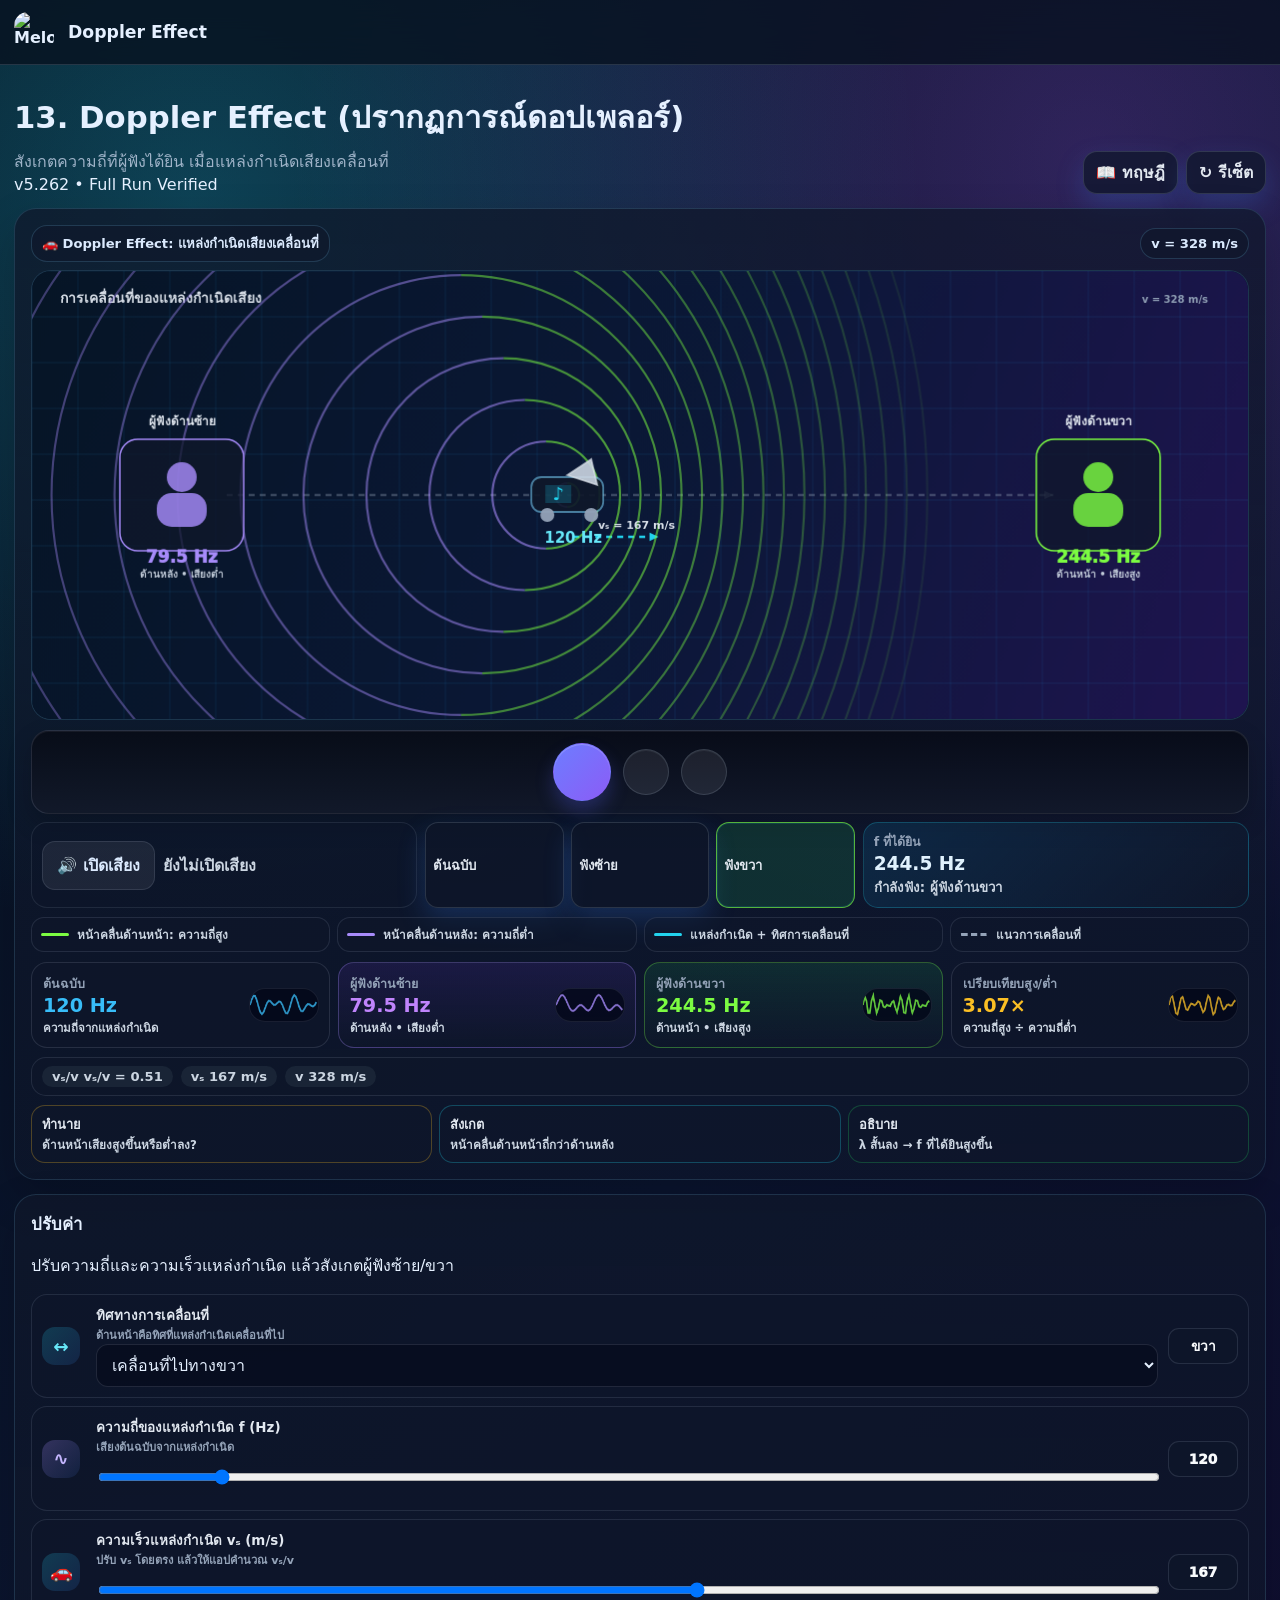
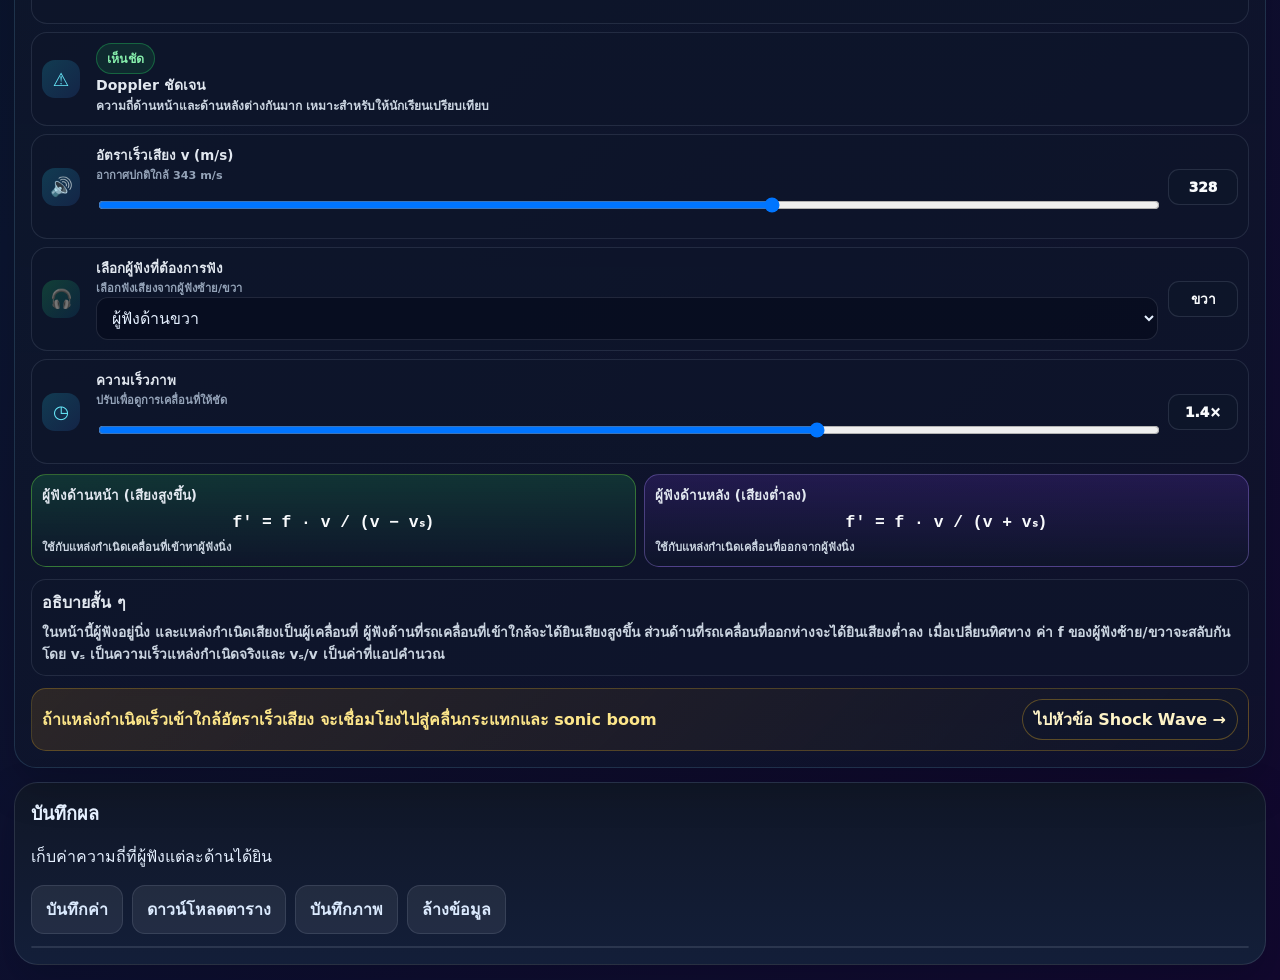
==== commit be3dd27e: "Add files via upload" ====
--- a/visualizer_dopplerViz.html
+++ b/visualizer_dopplerViz.html
@@ -1,4 +1,4 @@
-<!DOCTYPE html><html lang="th"><head><meta charset="UTF-8"><meta name="viewport" content="width=device-width, initial-scale=1.0"><title>MelodyLab v5.257 - Doppler App Style Polish</title><meta name="description" content="MelodyLab ห้องทดลองเสียงและเก็บข้อมูล ด้วยมือถือ"><meta name="theme-color" content="#0f172a"><link rel="manifest" href="manifest.json"><link rel="icon" type="image/png" href="icon-192.png"><link rel="apple-touch-icon" href="icon-192.png"><link rel="stylesheet" href="style.css"><meta name="melodylab-build-version" content="v5.257-doppler-app-style-polish"></head><body class="detailPage page-visualizer"><header><div class="wrap nav detailNav"><button class="backBtn" onclick="location.href='visualizer.html'">←</button><a class="brand" href="index.html"><img src="icon-192.png" alt="MelodyLab"><span>Doppler Effect</span></a></div></header>
+<!DOCTYPE html><html lang="th"><head><meta charset="UTF-8"><meta name="viewport" content="width=device-width, initial-scale=1.0"><title>MelodyLab v5.262 - Doppler Full Run Verified</title><meta name="description" content="MelodyLab ห้องทดลองเสียงและเก็บข้อมูล ด้วยมือถือ"><meta name="theme-color" content="#0f172a"><link rel="manifest" href="manifest.json"><link rel="icon" type="image/png" href="icon-192.png"><link rel="apple-touch-icon" href="icon-192.png"><link rel="stylesheet" href="style.css"><meta name="melodylab-build-version" content="v5.262-doppler-full-run-verified"></head><body class="detailPage page-visualizer"><header><div class="wrap nav detailNav"><button class="backBtn" onclick="location.href='visualizer.html'">←</button><a class="brand" href="index.html"><img src="icon-192.png" alt="MelodyLab"><span>Doppler Effect</span></a></div></header>
 <style>
 .dopplerProPage{--panel:rgba(15,23,42,.76);--panel2:rgba(15,23,42,.55);--line:rgba(148,163,184,.18);--cyan:#22d3ee;--green:#7cfc42;--purple:#a78bfa;--gold:#f59e0b}.dopplerProGrid{display:grid;grid-template-columns:minmax(0,1.45fr) minmax(330px,.72fr);gap:16px;align-items:start}.dopStageCard,.dopControlCard{border-radius:24px;background:linear-gradient(180deg,rgba(15,23,42,.80),rgba(15,23,42,.62));border:1px solid rgba(125,211,252,.18);box-shadow:0 24px 60px rgba(0,0,0,.22)}.dopStageHeader{display:flex;align-items:center;justify-content:space-between;gap:10px;margin-bottom:10px}.dopStageTitle{display:flex;align-items:center;gap:10px;font-weight:900;color:#e0f2fe}.dopStagePill{display:inline-flex;align-items:center;gap:8px;border-radius:999px;border:1px solid rgba(125,211,252,.24);background:rgba(30,41,59,.56);padding:8px 12px;font-weight:900;color:#dbeafe}.dopMiniBtns{display:flex;gap:8px;flex-wrap:wrap}.dopTheoryBtn,.dopResetTop{border:1px solid rgba(148,163,184,.22);background:rgba(15,23,42,.72);color:#e2e8f0;border-radius:14px;padding:8px 12px;font-weight:900}.dopCanvas{width:100%;height:min(55vh,520px);min-height:430px;display:block;border-radius:22px;background:#071426;border:1px solid rgba(125,211,252,.18)}.dopSceneLegend{display:grid;grid-template-columns:repeat(4,minmax(0,1fr));gap:8px;margin:10px 0 0}.dopLegendItem{display:flex;align-items:center;gap:8px;border:1px solid rgba(148,163,184,.16);background:rgba(15,23,42,.55);border-radius:14px;padding:8px 10px;color:#cbd5e1;font-size:.78rem;font-weight:850}.dopLine{width:28px;height:0;border-top:3px solid #22d3ee;border-radius:99px}.dopLine.front{border-color:#7cfc42}.dopLine.back{border-color:#a78bfa}.dopLine.path{border-top-style:dashed;border-color:#94a3b8}.dopResults{display:grid;grid-template-columns:repeat(4,minmax(0,1fr));gap:10px;margin-top:12px}.dopResultCard{position:relative;overflow:hidden;border:1px solid rgba(148,163,184,.18);background:rgba(15,23,42,.64);border-radius:18px;padding:12px}.dopResultCard b{display:block;font-size:1.42rem;line-height:1.05;margin:4px 0;color:#e2e8f0}.dopResultCard span{color:#94a3b8;font-size:.78rem;font-weight:850}.dopResultCard small{display:block;color:#cbd5e1;font-weight:850}.dopResultCard.source b{color:#38bdf8}.dopResultCard.front b{color:#7cfc42}.dopResultCard.back b{color:#c084fc}.dopResultCard.compare b{color:#fbbf24}.dopMiniWave{position:absolute;right:14px;top:50%;transform:translateY(-50%);width:84px;height:40px;opacity:.75}.dopFormulaGrid{display:grid;grid-template-columns:repeat(2,minmax(0,1fr));gap:10px;margin-top:12px}.dopFormulaCard{border-radius:18px;padding:12px;border:1px solid rgba(148,163,184,.18);background:rgba(15,23,42,.58)}.dopFormulaCard.front{border-color:rgba(124,252,66,.34);background:linear-gradient(180deg,rgba(34,197,94,.18),rgba(15,23,42,.56))}.dopFormulaCard.back{border-color:rgba(167,139,250,.35);background:linear-gradient(180deg,rgba(124,58,237,.18),rgba(15,23,42,.56))}.dopFormulaCard b{display:block;color:#e2e8f0;font-size:.84rem;margin-bottom:6px}.dopFormulaCard code{display:block;text-align:center;color:#f8fafc;font-size:1.2rem;font-weight:900;font-family:ui-monospace,Consolas,monospace}.dopFormulaCard small{display:block;margin-top:6px;color:#cbd5e1;font-size:.76rem;font-weight:800}.dopParamStrip{display:flex;flex-wrap:wrap;gap:8px;margin-top:10px;border:1px solid rgba(148,163,184,.16);background:rgba(15,23,42,.58);border-radius:16px;padding:10px 12px;color:#cbd5e1;font-weight:900}.dopParamStrip span{padding:3px 10px;border-radius:999px;background:rgba(30,41,59,.76)}.dopControlCard h3{margin:0 0 4px}.dopProControl{display:grid;grid-template-columns:54px minmax(0,1fr) 78px;gap:10px;align-items:center;margin:10px 0;border:1px solid rgba(148,163,184,.16);background:rgba(15,23,42,.50);border-radius:18px;padding:12px}.dopIcon{width:46px;height:46px;border-radius:15px;display:grid;place-items:center;background:linear-gradient(135deg,rgba(34,211,238,.20),rgba(59,130,246,.14));color:#67e8f9;font-size:1.4rem;font-weight:900}.dopIcon.purple{background:linear-gradient(135deg,rgba(167,139,250,.25),rgba(59,130,246,.10));color:#c4b5fd}.dopIcon.green{background:linear-gradient(135deg,rgba(34,197,94,.24),rgba(14,165,233,.10));color:#86efac}.dopProControl label{display:block;font-weight:900;color:#e2e8f0}.dopProControl small{display:block;color:#94a3b8;font-weight:800;font-size:.75rem}.dopProControl input[type=range]{width:100%}.dopProControl select{width:100%;border-radius:12px}.dopVal{display:grid;place-items:center;min-height:40px;border-radius:12px;background:rgba(15,23,42,.72);border:1px solid rgba(148,163,184,.18);color:#f8fafc;font-weight:950}.dopSoundBar{display:flex;align-items:center;gap:8px;flex-wrap:wrap;border-top:1px solid rgba(148,163,184,.18);margin-top:12px;padding-top:12px}.dopSoundLabel{font-weight:900;color:#cbd5e1}.dopInfoBox{border:1px solid rgba(148,163,184,.16);background:rgba(15,23,42,.50);border-radius:18px;margin-top:12px;padding:12px;color:#cbd5e1}.dopInfoBox h4{margin:0 0 6px;color:#e2e8f0}.dopInfoBox p{margin:0;color:#cbd5e1;font-weight:800;font-size:.86rem}@media(max-width:980px){.dopplerProGrid{grid-template-columns:1fr}.dopResults{grid-template-columns:repeat(2,minmax(0,1fr))}.dopSceneLegend{grid-template-columns:repeat(2,minmax(0,1fr))}.dopCanvas{height:54vh}}@media(max-width:640px){.dopResults,.dopSceneLegend,.dopFormulaGrid{grid-template-columns:1fr}.dopProControl{grid-template-columns:46px 1fr}.dopVal{grid-column:2}.dopCanvas{min-height:420px}.dopStageHeader{align-items:flex-start;flex-direction:column}}
 
@@ -12,8 +12,8 @@
 .dopQuickListen{display:grid;grid-template-columns:repeat(3,minmax(0,1fr));gap:8px;margin-top:8px;width:100%}
 .dopQuickListen button{border:1px solid rgba(148,163,184,.22);background:rgba(15,23,42,.64);color:#e2e8f0;border-radius:14px;padding:9px 8px;font-weight:950}
 .dopQuickListen button.active{border-color:rgba(34,211,238,.70);background:linear-gradient(135deg,rgba(34,211,238,.24),rgba(59,130,246,.13));box-shadow:0 0 0 1px rgba(34,211,238,.12) inset}
-.dopQuickListen button[data-listen="front"].active{border-color:rgba(124,252,66,.65);background:rgba(34,197,94,.15)}
-.dopQuickListen button[data-listen="back"].active{border-color:rgba(167,139,250,.65);background:rgba(124,58,237,.17)}
+.dopQuickListen button[data-listen="right"].active,.dopQuickListen button[data-listen="left"].active{border-color:rgba(124,252,66,.65);background:rgba(34,197,94,.15)}
+
 .dopPOEGrid{display:grid;grid-template-columns:repeat(3,minmax(0,1fr));gap:10px;margin-top:12px}
 .dopPOECard{border:1px solid rgba(148,163,184,.16);background:rgba(15,23,42,.58);border-radius:18px;padding:12px;color:#cbd5e1}
 .dopPOECard b{display:block;color:#e2e8f0;margin-bottom:6px}.dopPOECard p{margin:0;font-weight:800;font-size:.82rem;line-height:1.45}.dopPOECard.predict{border-color:rgba(251,191,36,.28)}.dopPOECard.observe{border-color:rgba(34,211,238,.28)}.dopPOECard.explain{border-color:rgba(34,197,94,.28)}
@@ -58,20 +58,31 @@
 .dopInfoBox,.dopShockBridge{border-radius:15px;padding:10px}
 @media(max-width:980px){.dopplerProGrid{grid-template-columns:1fr}.dopCanvas{height:52vh}}
 
+
+
+
+.dopStageActionBar{display:grid;grid-template-columns:minmax(180px,.9fr) minmax(190px,1fr) minmax(180px,.9fr);gap:8px;align-items:stretch;margin-top:8px;margin-bottom:6px}
+.dopStageActionBar .dopSoundBar{margin:0;padding:8px 10px;border:1px solid rgba(148,163,184,.14);border-radius:16px;background:rgba(15,23,42,.46)}
+.dopStageActionBar .dopQuickListen{margin:0}
+.dopStageActionBar .dopHeardBox{margin:0}
+.dopResultCard.listenerCard b{color:#e2e8f0}
+.dopResultCard.listenerCard.approach b{color:#7cfc42}.dopResultCard.listenerCard.recede b{color:#c084fc}
+.dopResultCard.listenerCard.approach{border-color:rgba(124,252,66,.30);background:linear-gradient(180deg,rgba(34,197,94,.13),rgba(15,23,42,.54))}
+.dopResultCard.listenerCard.recede{border-color:rgba(167,139,250,.30);background:linear-gradient(180deg,rgba(124,58,237,.13),rgba(15,23,42,.54))}
+@media(max-width:760px){.dopStageActionBar{grid-template-columns:1fr}}
+
 </style>
-<main class="wrap detailMain" data-current="visualizer"><section class="section activeDetail visualizerSinglePage visualizerTemplatePage dopplerProPage" id="visualizer" data-viz-mode="dopplerEffect"><div class="sectionHead templateHead"><div><h2>13. Doppler Effect (ปรากฏการณ์ดอปเพลอร์)</h2><p class="sectionLead">สังเกตความถี่ที่ผู้ฟังได้ยิน เมื่อแหล่งกำเนิดเสียงเคลื่อนที่</p><span class="versionBadge">v5.257 • App Style Polish</span></div><div class="dopMiniBtns"><button id="dopTheoryBtn" class="dopTheoryBtn" type="button">📖 ทฤษฎี</button><button id="dopResetTop" class="dopResetTop" type="button">↻ รีเซ็ต</button></div></div><div class="dopplerProGrid"><div class="card dopStageCard"><div class="dopStageHeader"><div class="dopStageTitle"><span class="dopStagePill">🚗 Doppler Effect: แหล่งกำเนิดเสียงเคลื่อนที่</span></div><div class="dopStagePill" id="speedBadge">v = --</div></div><canvas id="dopCanvas" class="dopCanvas" width="1200" height="560" aria-label="ภาพจำลองปรากฏการณ์ดอปเพลอร์"></canvas><div class="dopSceneLegend"><div class="dopLegendItem"><span class="dopLine front"></span>หน้าคลื่นด้านหน้า: ความถี่สูง</div><div class="dopLegendItem"><span class="dopLine back"></span>หน้าคลื่นด้านหลัง: ความถี่ต่ำ</div><div class="dopLegendItem"><span class="dopLine"></span>แหล่งกำเนิด + ทิศการเคลื่อนที่</div><div class="dopLegendItem"><span class="dopLine path"></span>แนวการเคลื่อนที่</div></div><div class="dopResults"><div class="dopResultCard source"><span>ต้นฉบับ</span><b id="cardF0">--</b><small>ความถี่จากแหล่งกำเนิด</small><canvas class="dopMiniWave" id="waveF0"></canvas></div><div class="dopResultCard front"><span>ด้านหน้า: เสียงสูงขึ้น</span><b id="cardFront">--</b><small>ทิศที่แหล่งกำเนิดเคลื่อนที่ไป</small><canvas class="dopMiniWave" id="waveFront"></canvas></div><div class="dopResultCard back"><span>ด้านหลัง: เสียงต่ำลง</span><b id="cardBack">--</b><small>ทิศที่แหล่งกำเนิดเคลื่อนที่จากมา</small><canvas class="dopMiniWave" id="waveBack"></canvas></div><div class="dopResultCard compare"><span>เปรียบเทียบ</span><b id="cardCompare">--</b><small>ด้านหน้าสูงกว่าด้านหลัง</small><canvas class="dopMiniWave" id="waveCompare"></canvas></div></div><div class="dopParamStrip"><span>อัตราส่วนความเร็ว <b id="stripRatio">--</b></span><span>vₛ <b id="stripVs">--</b></span><span>v <b id="stripV">--</b></span></div><div class="dopPOEGrid"><div class="dopPOECard predict"><b>ทำนาย</b><p>ด้านหน้าเสียงสูงขึ้นหรือต่ำลง?</p></div><div class="dopPOECard observe"><b>สังเกต</b><p>หน้าคลื่นด้านหน้าถี่กว่าด้านหลัง</p></div><div class="dopPOECard explain"><b>อธิบาย</b><p>λ สั้นลง → f ที่ได้ยินสูงขึ้น</p></div></div></div><div class="card dopControlCard"><h3>ปรับค่า</h3><p class="panelSubtext">ปรับความถี่และความเร็วแหล่งกำเนิด แล้วสังเกตผู้ฟังด้านหน้า/ด้านหลัง</p><div class="dopProControl"><div class="dopIcon">↔</div><div><label>ทิศทางการเคลื่อนที่</label><small>ด้านหน้าคือทิศที่แหล่งกำเนิดเคลื่อนที่ไป</small><select id="dopDirection"><option value="right" selected>เคลื่อนที่ไปทางขวา</option><option value="left">เคลื่อนที่ไปทางซ้าย</option></select></div><div class="dopVal" id="dirLabel">ขวา</div></div><div class="dopProControl"><div class="dopIcon purple">∿</div><div><label>ความถี่ของแหล่งกำเนิด f (Hz)</label><small>เสียงต้นฉบับจากแหล่งกำเนิด</small><input id="dopFreq" type="range" min="20" max="1000" step="5" value="120"></div><div class="dopVal" id="freqLabel">120</div></div><div class="dopProControl"><div class="dopIcon">⏱</div><div><label>อัตราส่วนความเร็ว vₛ / v</label><small>ยิ่งเร็ว ความต่างด้านหน้า/ด้านหลังยิ่งชัด</small><input id="dopRatio" type="range" min="0" max="0.90" step="0.01" value="0.51"></div><div class="dopVal" id="ratioLabel">0.51</div></div><div class="dopRegimeBox"><div class="dopIcon">⚠</div><div class="dopRegimeText"><span id="dopRegimeBadge" class="dopRegimeBadge normal">ปกติ</span><b id="dopRegimeTitle">ช่วงสังเกต Doppler</b><small id="dopRegimeText">ปรับ vₛ/v แล้วสังเกตความถี่ด้านหน้าและด้านหลัง</small></div></div><div class="dopProControl"><div class="dopIcon">🔊</div><div><label>อัตราเร็วเสียง v (m/s)</label><small>อากาศปกติใกล้ 343 m/s</small><input id="dopSpeed" type="range" min="200" max="400" step="1" value="328"></div><div class="dopVal" id="speedLabel">328</div></div><div class="dopProControl"><div class="dopIcon green">🎧</div><div><label>เลือกผู้ฟังที่ต้องการฟัง</label><small>เลือกแล้วค่า f ที่ได้ยินจะเปลี่ยนตาม</small><select id="dopListen"><option value="front" selected>ผู้ฟังด้านหน้า</option><option value="back">ผู้ฟังด้านหลัง</option><option value="source">เสียงต้นฉบับ</option></select></div><div class="dopVal" id="listenLabel">หน้า</div></div><div class="dopProControl"><div class="dopIcon">◷</div><div><label>ความเร็วภาพ</label><small>ปรับเพื่อดูการเคลื่อนที่ให้ชัด</small><input id="dopTimeSpeed" type="range" min="0.10" max="2.00" step="0.10" value="1.40"></div><div class="dopVal" id="timeLabel">1.4×</div></div><div class="dopSoundBar"><button id="dopSoundBtn" class="secondary" type="button">🔊 เปิดเสียง</button><span id="dopSoundLabel" class="dopSoundLabel">ยังไม่เปิดเสียง</span></div><div class="dopQuickListen" aria-label="ปุ่มเทียบเสียงเร็ว"><button type="button" data-listen="source">ต้นฉบับ</button><button type="button" data-listen="front">ด้านหน้า</button><button type="button" data-listen="back">ด้านหลัง</button></div><div class="dopHeardBox"><span>f ที่ได้ยิน</span><b id="heardFreqLabel">--</b><small id="heardHintLabel">เลือกผู้ฟังเพื่อเทียบเสียง</small></div><div class="dopFormulaGrid"><div class="dopFormulaCard front"><b>ผู้ฟังด้านหน้า (เสียงสูงขึ้น)</b><code>f′ = f · v / (v − vₛ)</code><small>ใช้กับแหล่งกำเนิดเคลื่อนที่เข้าหาผู้ฟังนิ่ง</small></div><div class="dopFormulaCard back"><b>ผู้ฟังด้านหลัง (เสียงต่ำลง)</b><code>f′ = f · v / (v + vₛ)</code><small>ใช้กับแหล่งกำเนิดเคลื่อนที่ออกจากผู้ฟังนิ่ง</small></div></div><div class="dopInfoBox" id="theoryBox"><h4>อธิบายสั้น ๆ</h4><p>ในหน้านี้ผู้ฟังอยู่นิ่ง และแหล่งกำเนิดเสียงเป็นผู้เคลื่อนที่ ด้านหน้าตามทิศการเคลื่อนที่ได้ยินความถี่สูงขึ้น ส่วนด้านหลังได้ยินความถี่ต่ำลง ถ้า vₛ = 0 คลื่นต้องสมมาตร ภาพคลื่นย่อยหน้า/หลังเหมือนกัน และทั้งสองด้านได้ยินเท่ากัน</p></div><div class="dopShockBridge"><span>ถ้าแหล่งกำเนิดเร็วเข้าใกล้อัตราเร็วเสียง จะเชื่อมโยงไปสู่คลื่นกระแทกและ sonic boom</span><a href="visualizer_shock_wave.html">ไปหัวข้อ Shock Wave →</a></div></div></div><div class="card localExportCard templateExportCard" data-export-name="dopplerEffect"><div class="panelTitleStack"><h3>บันทึกผล</h3><p class="panelSubtext">เก็บค่าความถี่ที่ผู้ฟังแต่ละด้านได้ยิน</p></div><div class="actions"><button id="dopCaptureBtn" class="secondary localCaptureBtn">บันทึกค่า</button><button id="dopDownloadBtn" class="secondary localDownloadBtn">ดาวน์โหลดตาราง</button><button id="dopPngBtn" class="secondary localPngBtn">บันทึกภาพ</button><button id="dopClearBtn" class="secondary localClearBtn">ล้างข้อมูล</button></div><div class="tableWrap localLogWrap"><table><thead><tr id="dopHead"></tr></thead><tbody id="dopBody"></tbody></table></div></div></section></main>
+<main class="wrap detailMain" data-current="visualizer"><section class="section activeDetail visualizerSinglePage visualizerTemplatePage dopplerProPage" id="visualizer" data-viz-mode="dopplerEffect"><div class="sectionHead templateHead"><div><h2>13. Doppler Effect (ปรากฏการณ์ดอปเพลอร์)</h2><p class="sectionLead">สังเกตความถี่ที่ผู้ฟังได้ยิน เมื่อแหล่งกำเนิดเสียงเคลื่อนที่</p><span class="versionBadge">v5.262 • Full Run Verified</span></div><div class="dopMiniBtns"><button id="dopTheoryBtn" class="dopTheoryBtn" type="button">📖 ทฤษฎี</button><button id="dopResetTop" class="dopResetTop" type="button">↻ รีเซ็ต</button></div></div><div class="dopplerProGrid"><div class="card dopStageCard"><div class="dopStageHeader"><div class="dopStageTitle"><span class="dopStagePill">🚗 Doppler Effect: แหล่งกำเนิดเสียงเคลื่อนที่</span></div><div class="dopStagePill" id="speedBadge">v = --</div></div><canvas id="dopCanvas" class="dopCanvas" width="1200" height="560" aria-label="ภาพจำลองปรากฏการณ์ดอปเพลอร์"></canvas><div class="vizPlayerBar embeddedPlayerBar"><div class="playerCluster playerCenter playerCenterOnly"><button id="dopPlayBtn" class="playerBtn playerPrimary playerPlay" title="เล่น" aria-label="เล่น"><span class="playerGlyph"><svg viewBox="0 0 24 24"><path d="M8 6.5v11l9-5.5-9-5.5z"/></svg></span></button><button id="dopPauseBtn" class="playerBtn playerPause" title="หยุด" aria-label="หยุด"><span class="playerGlyph"><svg viewBox="0 0 24 24"><rect x="7" y="6" width="3.5" height="12" rx="1.2"/><rect x="13.5" y="6" width="3.5" height="12" rx="1.2"/></svg></span></button><button id="dopResetBtn" class="playerBtn playerReset" title="รีเซ็ต" aria-label="รีเซ็ต"><span class="playerGlyph"><svg viewBox="0 0 24 24"><path d="M19 12a7 7 0 1 1-2.05-4.95"/><path d="M19 5v5h-5"/></svg></span></button></div></div><div class="dopStageActionBar"><div class="dopSoundBar"><button id="dopSoundBtn" class="secondary" type="button">🔊 เปิดเสียง</button><span id="dopSoundLabel" class="dopSoundLabel">ยังไม่เปิดเสียง</span></div><div class="dopQuickListen" aria-label="ปุ่มเทียบเสียงเร็ว"><button type="button" data-listen="source">ต้นฉบับ</button><button type="button" data-listen="left">ฟังซ้าย</button><button type="button" data-listen="right">ฟังขวา</button></div><div class="dopHeardBox"><span>f ที่ได้ยิน</span><b id="heardFreqLabel">--</b><small id="heardHintLabel">เลือกผู้ฟังเพื่อเทียบเสียง</small></div></div><div class="dopSceneLegend"><div class="dopLegendItem"><span class="dopLine front"></span>หน้าคลื่นด้านหน้า: ความถี่สูง</div><div class="dopLegendItem"><span class="dopLine back"></span>หน้าคลื่นด้านหลัง: ความถี่ต่ำ</div><div class="dopLegendItem"><span class="dopLine"></span>แหล่งกำเนิด + ทิศการเคลื่อนที่</div><div class="dopLegendItem"><span class="dopLine path"></span>แนวการเคลื่อนที่</div></div><div class="dopResults"><div class="dopResultCard source"><span>ต้นฉบับ</span><b id="cardF0">--</b><small>ความถี่จากแหล่งกำเนิด</small><canvas class="dopMiniWave" id="waveF0"></canvas></div><div id="leftResultCard" class="dopResultCard listenerCard"><span>ผู้ฟังด้านซ้าย</span><b id="cardLeft">--</b><small id="leftRoleLabel">--</small><canvas class="dopMiniWave" id="waveLeft"></canvas></div><div id="rightResultCard" class="dopResultCard listenerCard"><span>ผู้ฟังด้านขวา</span><b id="cardRight">--</b><small id="rightRoleLabel">--</small><canvas class="dopMiniWave" id="waveRight"></canvas></div><div class="dopResultCard compare"><span>เปรียบเทียบสูง/ต่ำ</span><b id="cardCompare">--</b><small>ความถี่สูง ÷ ความถี่ต่ำ</small><canvas class="dopMiniWave" id="waveCompare"></canvas></div></div><div class="dopParamStrip"><span>vₛ/v <b id="stripRatio">--</b></span><span>vₛ <b id="stripVs">--</b></span><span>v <b id="stripV">--</b></span></div><div class="dopPOEGrid"><div class="dopPOECard predict"><b>ทำนาย</b><p>ด้านหน้าเสียงสูงขึ้นหรือต่ำลง?</p></div><div class="dopPOECard observe"><b>สังเกต</b><p>หน้าคลื่นด้านหน้าถี่กว่าด้านหลัง</p></div><div class="dopPOECard explain"><b>อธิบาย</b><p>λ สั้นลง → f ที่ได้ยินสูงขึ้น</p></div></div></div><div class="card dopControlCard"><h3>ปรับค่า</h3><p class="panelSubtext">ปรับความถี่และความเร็วแหล่งกำเนิด แล้วสังเกตผู้ฟังซ้าย/ขวา</p><div class="dopProControl"><div class="dopIcon">↔</div><div><label>ทิศทางการเคลื่อนที่</label><small>ด้านหน้าคือทิศที่แหล่งกำเนิดเคลื่อนที่ไป</small><select id="dopDirection"><option value="right" selected>เคลื่อนที่ไปทางขวา</option><option value="left">เคลื่อนที่ไปทางซ้าย</option></select></div><div class="dopVal" id="dirLabel">ขวา</div></div><div class="dopProControl"><div class="dopIcon purple">∿</div><div><label>ความถี่ของแหล่งกำเนิด f (Hz)</label><small>เสียงต้นฉบับจากแหล่งกำเนิด</small><input id="dopFreq" type="range" min="20" max="1000" step="5" value="120"></div><div class="dopVal" id="freqLabel">120</div></div><div class="dopProControl"><div class="dopIcon">🚗</div><div><label>ความเร็วแหล่งกำเนิด vₛ (m/s)</label><small>ปรับ vₛ โดยตรง แล้วให้แอปคำนวณ vₛ/v</small><input id="dopSourceSpeed" type="range" min="0" max="295" step="1" value="167"></div><div class="dopVal" id="vsLabel">167</div></div><div class="dopRegimeBox"><div class="dopIcon">⚠</div><div class="dopRegimeText"><span id="dopRegimeBadge" class="dopRegimeBadge normal">ปกติ</span><b id="dopRegimeTitle">ช่วงสังเกต Doppler</b><small id="dopRegimeText">ปรับ vₛ แล้วสังเกตอัตราส่วน vₛ/v และความถี่ผู้ฟังซ้าย/ขวา</small></div></div><div class="dopProControl"><div class="dopIcon">🔊</div><div><label>อัตราเร็วเสียง v (m/s)</label><small>อากาศปกติใกล้ 343 m/s</small><input id="dopSpeed" type="range" min="200" max="400" step="1" value="328"></div><div class="dopVal" id="speedLabel">328</div></div><div class="dopProControl"><div class="dopIcon green">🎧</div><div><label>เลือกผู้ฟังที่ต้องการฟัง</label><small>เลือกฟังเสียงจากผู้ฟังซ้าย/ขวา</small><select id="dopListen"><option value="right" selected>ผู้ฟังด้านขวา</option><option value="left">ผู้ฟังด้านซ้าย</option><option value="source">เสียงต้นฉบับ</option></select></div><div class="dopVal" id="listenLabel">ขวา</div></div><div class="dopProControl"><div class="dopIcon">◷</div><div><label>ความเร็วภาพ</label><small>ปรับเพื่อดูการเคลื่อนที่ให้ชัด</small><input id="dopTimeSpeed" type="range" min="0.10" max="2.00" step="0.10" value="1.40"></div><div class="dopVal" id="timeLabel">1.4×</div></div><div class="dopFormulaGrid"><div class="dopFormulaCard front"><b>ผู้ฟังด้านหน้า (เสียงสูงขึ้น)</b><code>f′ = f · v / (v − vₛ)</code><small>ใช้กับแหล่งกำเนิดเคลื่อนที่เข้าหาผู้ฟังนิ่ง</small></div><div class="dopFormulaCard back"><b>ผู้ฟังด้านหลัง (เสียงต่ำลง)</b><code>f′ = f · v / (v + vₛ)</code><small>ใช้กับแหล่งกำเนิดเคลื่อนที่ออกจากผู้ฟังนิ่ง</small></div></div><div class="dopInfoBox" id="theoryBox"><h4>อธิบายสั้น ๆ</h4><p>ในหน้านี้ผู้ฟังอยู่นิ่ง และแหล่งกำเนิดเสียงเป็นผู้เคลื่อนที่ ผู้ฟังด้านที่รถเคลื่อนที่เข้าใกล้จะได้ยินเสียงสูงขึ้น ส่วนด้านที่รถเคลื่อนที่ออกห่างจะได้ยินเสียงต่ำลง เมื่อเปลี่ยนทิศทาง ค่า f ของผู้ฟังซ้าย/ขวาจะสลับกัน โดย vₛ เป็นความเร็วแหล่งกำเนิดจริงและ vₛ/v เป็นค่าที่แอปคำนวณ</p></div><div class="dopShockBridge"><span>ถ้าแหล่งกำเนิดเร็วเข้าใกล้อัตราเร็วเสียง จะเชื่อมโยงไปสู่คลื่นกระแทกและ sonic boom</span><a href="visualizer_shock_wave.html">ไปหัวข้อ Shock Wave →</a></div></div></div><div class="card localExportCard templateExportCard" data-export-name="dopplerEffect"><div class="panelTitleStack"><h3>บันทึกผล</h3><p class="panelSubtext">เก็บค่าความถี่ที่ผู้ฟังแต่ละด้านได้ยิน</p></div><div class="actions"><button id="dopCaptureBtn" class="secondary localCaptureBtn">บันทึกค่า</button><button id="dopDownloadBtn" class="secondary localDownloadBtn">ดาวน์โหลดตาราง</button><button id="dopPngBtn" class="secondary localPngBtn">บันทึกภาพ</button><button id="dopClearBtn" class="secondary localClearBtn">ล้างข้อมูล</button></div><div class="tableWrap localLogWrap"><table><thead><tr id="dopHead"></tr></thead><tbody id="dopBody"></tbody></table></div></div></section></main>
 <script>
-(()=>{'use strict';const $=id=>document.getElementById(id);const state={running:true,last:performance.now(),time:.18,logs:[]};const audio={ctx:null,osc:null,gain:null,playing:false};function clamp(v,a,b){return Math.max(a,Math.min(b,v));}function fmt(v,d=2){const s=Number(v).toFixed(d);return d===0?s:s.replace(/\.?0+$/,'');}function params(){let f0=Number($('dopFreq')?.value||120),ratio=Number($('dopRatio')?.value||.51),v=Number($('dopSpeed')?.value||328),dir=$('dopDirection')?.value||'right',listen=$('dopListen')?.value||'front',timeSpeed=Number($('dopTimeSpeed')?.value||1.4),vs=ratio*v,front=f0*v/(v-vs),back=f0*v/(v+vs);return{f0,ratio,v,vs,front,back,compare:front/back,dir,listen,timeSpeed,dirSign:dir==='right'?1:-1};}function regime(r){if(r<.50)return{key:'normal',badge:'ปกติ',title:'ช่วงเริ่มสังเกต Doppler',text:'คลื่นด้านหน้าเริ่มถี่ขึ้น และด้านหลังเริ่มห่างขึ้น'};if(r<.75)return{key:'clear',badge:'เห็นชัด',title:'Doppler ชัดเจน',text:'ความถี่ด้านหน้าและด้านหลังต่างกันมาก เหมาะสำหรับให้นักเรียนเปรียบเทียบ'};if(r<.88)return{key:'warn',badge:'ใกล้กำแพงเสียง',title:'ควรเชื่อมโยง Shock Wave',text:'แหล่งกำเนิดเร็วมาก หน้าคลื่นด้านหน้าถูกบีบแน่นขึ้นอย่างชัดเจน'};return{key:'danger',badge:'สูงมาก',title:'เข้าใกล้เงื่อนไขคลื่นกระแทก',text:'ค่าความถี่ด้านหน้าจะพุ่งสูง ควรอธิบายว่ากำลังเข้าใกล้หัวข้อ Shock Wave'};}function scale(canvas){let dpr=Math.max(1,window.devicePixelRatio||1),r=canvas.getBoundingClientRect(),w=Math.max(340,Math.round(r.width||760)),h=Math.max(430,Math.round(r.height||540));if(canvas.width!==Math.round(w*dpr)||canvas.height!==Math.round(h*dpr)){canvas.width=Math.round(w*dpr);canvas.height=Math.round(h*dpr);}let ctx=canvas.getContext('2d');ctx.setTransform(dpr,0,0,dpr,0,0);return{ctx,w,h};}function rr(ctx,x,y,w,h,r,fill,stroke){ctx.beginPath();ctx.roundRect?ctx.roundRect(x,y,w,h,r):ctx.rect(x,y,w,h);if(fill)ctx.fill();if(stroke)ctx.stroke();}function bg(ctx,w,h){let g=ctx.createLinearGradient(0,0,w,h);g.addColorStop(0,'#061526');g.addColorStop(.52,'#0b1837');g.addColorStop(1,'#1f1450');ctx.fillStyle=g;ctx.fillRect(0,0,w,h);ctx.strokeStyle='rgba(56,189,248,.10)';ctx.lineWidth=1;for(let x=0;x<w;x+=46){ctx.beginPath();ctx.moveTo(x,0);ctx.lineTo(x,h);ctx.stroke();}for(let y=0;y<h;y+=46){ctx.beginPath();ctx.moveTo(0,y);ctx.lineTo(w,y);ctx.stroke();}}function dot(ctx,x,y,r,c,label){ctx.save();ctx.fillStyle=c;ctx.strokeStyle='rgba(255,255,255,.88)';ctx.lineWidth=1.2;ctx.beginPath();ctx.arc(x,y,r,0,Math.PI*2);ctx.fill();ctx.stroke();if(label){ctx.fillStyle='#e2e8f0';ctx.font='900 10px system-ui,sans-serif';ctx.textAlign='center';ctx.fillText(label,x,y-11);}ctx.restore();}function arrow(ctx,x1,y1,x2,y2,c){ctx.save();ctx.strokeStyle=c;ctx.fillStyle=c;ctx.lineWidth=2.4;ctx.setLineDash([6,5]);ctx.beginPath();ctx.moveTo(x1,y1);ctx.lineTo(x2,y2);ctx.stroke();ctx.setLineDash([]);let a=Math.atan2(y2-y1,x2-x1);ctx.beginPath();ctx.moveTo(x2,y2);ctx.lineTo(x2-10*Math.cos(a-.45),y2-10*Math.sin(a-.45));ctx.lineTo(x2-10*Math.cos(a+.45),y2-10*Math.sin(a+.45));ctx.closePath();ctx.fill();ctx.restore();}function sourceCart(ctx,x,y,p){ctx.save();ctx.translate(x,y);ctx.scale(p.dirSign,1);ctx.fillStyle='rgba(15,23,42,.92)';ctx.strokeStyle='rgba(125,211,252,.55)';ctx.lineWidth=1.8;rr(ctx,-42,-18,72,35,10,true,true);ctx.fillStyle='rgba(34,211,238,.20)';ctx.fillRect(-28,-10,26,18);ctx.fillStyle='rgba(148,163,184,.95)';ctx.beginPath();ctx.arc(-26,20,7,0,Math.PI*2);ctx.arc(18,20,7,0,Math.PI*2);ctx.fill();ctx.fillStyle='rgba(203,213,225,.90)';ctx.beginPath();ctx.moveTo(-6,-20);ctx.lineTo(18,-36);ctx.lineTo(24,-10);ctx.closePath();ctx.fill();ctx.strokeStyle='rgba(226,232,240,.65)';ctx.stroke();ctx.fillStyle='#22d3ee';ctx.font='900 18px system-ui,sans-serif';ctx.textAlign='center';ctx.fillText('♪',-15,5);ctx.restore();ctx.save();ctx.fillStyle='#67e8f9';ctx.font='900 15px system-ui,sans-serif';ctx.textAlign='center';ctx.fillText(`${fmt(p.f0,0)} Hz`,x,y+48);ctx.restore();}function listener(ctx,x,y,color,label,freq,sub){ctx.save();ctx.fillStyle='rgba(15,23,42,.74)';ctx.strokeStyle=color;ctx.lineWidth=1.5;rr(ctx,x-62,y-56,124,112,18,true,true);ctx.fillStyle=color;ctx.globalAlpha=.82;ctx.beginPath();ctx.arc(x,y-18,15,0,Math.PI*2);ctx.fill();ctx.beginPath();ctx.roundRect?ctx.roundRect(x-25,y-2,50,34,15):ctx.rect(x-25,y-2,50,34);ctx.fill();ctx.globalAlpha=1;ctx.fillStyle='#e2e8f0';ctx.font='900 12px system-ui,sans-serif';ctx.textAlign='center';ctx.fillText(label,x,y-70);ctx.fillStyle=color;ctx.font='950 17px system-ui,sans-serif';ctx.fillText(`${fmt(freq,1)} Hz`,x,y+68);ctx.fillStyle='rgba(203,213,225,.95)';ctx.font='800 10px system-ui,sans-serif';ctx.fillText(sub,x,y+83);ctx.restore();}function miniWave(canvas,color,density=1){if(!canvas)return;let ctx=canvas.getContext('2d'),w=canvas.width=120,h=canvas.height=48;ctx.clearRect(0,0,w,h);ctx.strokeStyle=color;ctx.lineWidth=3;ctx.beginPath();for(let x=0;x<w;x+=3){let y=h/2+Math.sin(x*.22*density)*Math.sin(x*.05+state.time*4)*15;if(x===0)ctx.moveTo(x,y);else ctx.lineTo(x,y);}ctx.stroke();}function draw(){let canvas=$('dopCanvas');if(!canvas)return;let {ctx,w,h}=scale(canvas),p=params();bg(ctx,w,h);updateLabels(p);let left=80,right=w-80,axisY=Math.round(h*.50),span=right-left,sourceX=(left+right)/2,frontX=p.dirSign===1?right-70:left+70,backX=p.dirSign===1?left+70:right-70;ctx.save();ctx.fillStyle='rgba(226,232,240,.95)';ctx.font='900 14px system-ui,sans-serif';ctx.fillText('การเคลื่อนที่ของแหล่งกำเนิดเสียง',28,32);ctx.fillStyle='rgba(148,163,184,.95)';ctx.font='800 10px system-ui,sans-serif';ctx.textAlign='right';ctx.fillText(`v = ${fmt(p.v,0)} m/s`,w-40,32);ctx.textAlign='left';
-// movement path and direction
-arrow(ctx,backX+45*p.dirSign,axisY,frontX-45*p.dirSign,axisY,'rgba(148,163,184,.80)');
+(()=>{'use strict';const $=id=>document.getElementById(id);const state={running:true,last:performance.now(),time:.18,logs:[]};const audio={ctx:null,osc:null,gain:null,playing:false};function clamp(v,a,b){return Math.max(a,Math.min(b,v));}function fmt(v,d=2){const s=Number(v).toFixed(d);return d===0?s:s.replace(/\.?0+$/,'');}function params(){let f0=Number($('dopFreq')?.value||120),v=Number($('dopSpeed')?.value||328),vsEl=$('dopSourceSpeed'),vs=Number(vsEl?.value||167),maxVs=Math.max(0,Math.floor(v*.90));if(vsEl){vsEl.max=String(maxVs);if(vs>maxVs){vs=maxVs;vsEl.value=String(maxVs);}}let ratio=v>0?vs/v:0,dir=$('dopDirection')?.value||'right',listen=$('dopListen')?.value||'right',timeSpeed=Number($('dopTimeSpeed')?.value||1.4),approach=f0*v/(v-vs),recede=f0*v/(v+vs),leftFreq=dir==='left'?approach:recede,rightFreq=dir==='right'?approach:recede,leftRole=dir==='left'?'ด้านหน้า • เสียงสูง':'ด้านหลัง • เสียงต่ำ',rightRole=dir==='right'?'ด้านหน้า • เสียงสูง':'ด้านหลัง • เสียงต่ำ',high=Math.max(leftFreq,rightFreq),low=Math.min(leftFreq,rightFreq);return{f0,ratio,v,vs,front:approach,back:recede,approach,recede,leftFreq,rightFreq,leftRole,rightRole,compare:high/low,dir,listen,timeSpeed,dirSign:dir==='right'?1:-1};}function regime(r){if(r<.50)return{key:'normal',badge:'ปกติ',title:'ช่วงเริ่มสังเกต Doppler',text:'คลื่นด้านหน้าเริ่มถี่ขึ้น และด้านหลังเริ่มห่างขึ้น'};if(r<.75)return{key:'clear',badge:'เห็นชัด',title:'Doppler ชัดเจน',text:'ความถี่ด้านหน้าและด้านหลังต่างกันมาก เหมาะสำหรับให้นักเรียนเปรียบเทียบ'};if(r<.88)return{key:'warn',badge:'ใกล้กำแพงเสียง',title:'ควรเชื่อมโยง Shock Wave',text:'แหล่งกำเนิดเร็วมาก หน้าคลื่นด้านหน้าถูกบีบแน่นขึ้นอย่างชัดเจน'};return{key:'danger',badge:'สูงมาก',title:'เข้าใกล้เงื่อนไขคลื่นกระแทก',text:'ค่าความถี่ด้านหน้าจะพุ่งสูง ควรอธิบายว่ากำลังเข้าใกล้หัวข้อ Shock Wave'};}function scale(canvas){let dpr=Math.max(1,window.devicePixelRatio||1),r=canvas.getBoundingClientRect(),w=Math.max(340,Math.round(r.width||760)),h=Math.max(430,Math.round(r.height||540));if(canvas.width!==Math.round(w*dpr)||canvas.height!==Math.round(h*dpr)){canvas.width=Math.round(w*dpr);canvas.height=Math.round(h*dpr);}let ctx=canvas.getContext('2d');ctx.setTransform(dpr,0,0,dpr,0,0);return{ctx,w,h};}function rr(ctx,x,y,w,h,r,fill,stroke){ctx.beginPath();ctx.roundRect?ctx.roundRect(x,y,w,h,r):ctx.rect(x,y,w,h);if(fill)ctx.fill();if(stroke)ctx.stroke();}function bg(ctx,w,h){let g=ctx.createLinearGradient(0,0,w,h);g.addColorStop(0,'#061526');g.addColorStop(.52,'#0b1837');g.addColorStop(1,'#1f1450');ctx.fillStyle=g;ctx.fillRect(0,0,w,h);ctx.strokeStyle='rgba(56,189,248,.10)';ctx.lineWidth=1;for(let x=0;x<w;x+=46){ctx.beginPath();ctx.moveTo(x,0);ctx.lineTo(x,h);ctx.stroke();}for(let y=0;y<h;y+=46){ctx.beginPath();ctx.moveTo(0,y);ctx.lineTo(w,y);ctx.stroke();}}function dot(ctx,x,y,r,c,label){ctx.save();ctx.fillStyle=c;ctx.strokeStyle='rgba(255,255,255,.88)';ctx.lineWidth=1.2;ctx.beginPath();ctx.arc(x,y,r,0,Math.PI*2);ctx.fill();ctx.stroke();if(label){ctx.fillStyle='#e2e8f0';ctx.font='900 10px system-ui,sans-serif';ctx.textAlign='center';ctx.fillText(label,x,y-11);}ctx.restore();}function arrow(ctx,x1,y1,x2,y2,c){ctx.save();ctx.strokeStyle=c;ctx.fillStyle=c;ctx.lineWidth=2.4;ctx.setLineDash([6,5]);ctx.beginPath();ctx.moveTo(x1,y1);ctx.lineTo(x2,y2);ctx.stroke();ctx.setLineDash([]);let a=Math.atan2(y2-y1,x2-x1);ctx.beginPath();ctx.moveTo(x2,y2);ctx.lineTo(x2-10*Math.cos(a-.45),y2-10*Math.sin(a-.45));ctx.lineTo(x2-10*Math.cos(a+.45),y2-10*Math.sin(a+.45));ctx.closePath();ctx.fill();ctx.restore();}function sourceCart(ctx,x,y,p){ctx.save();ctx.translate(x,y);ctx.scale(p.dirSign,1);ctx.fillStyle='rgba(15,23,42,.92)';ctx.strokeStyle='rgba(125,211,252,.55)';ctx.lineWidth=1.8;rr(ctx,-42,-18,72,35,10,true,true);ctx.fillStyle='rgba(34,211,238,.20)';ctx.fillRect(-28,-10,26,18);ctx.fillStyle='rgba(148,163,184,.95)';ctx.beginPath();ctx.arc(-26,20,7,0,Math.PI*2);ctx.arc(18,20,7,0,Math.PI*2);ctx.fill();ctx.fillStyle='rgba(203,213,225,.90)';ctx.beginPath();ctx.moveTo(-6,-20);ctx.lineTo(18,-36);ctx.lineTo(24,-10);ctx.closePath();ctx.fill();ctx.strokeStyle='rgba(226,232,240,.65)';ctx.stroke();ctx.fillStyle='#22d3ee';ctx.font='900 18px system-ui,sans-serif';ctx.textAlign='center';ctx.fillText('♪',-15,5);ctx.restore();ctx.save();ctx.fillStyle='#67e8f9';ctx.font='900 15px system-ui,sans-serif';ctx.textAlign='center';ctx.fillText(`${fmt(p.f0,0)} Hz`,x,y+48);ctx.restore();}function listener(ctx,x,y,color,label,freq,sub){ctx.save();ctx.fillStyle='rgba(15,23,42,.74)';ctx.strokeStyle=color;ctx.lineWidth=1.5;rr(ctx,x-62,y-56,124,112,18,true,true);ctx.fillStyle=color;ctx.globalAlpha=.82;ctx.beginPath();ctx.arc(x,y-18,15,0,Math.PI*2);ctx.fill();ctx.beginPath();ctx.roundRect?ctx.roundRect(x-25,y-2,50,34,15):ctx.rect(x-25,y-2,50,34);ctx.fill();ctx.globalAlpha=1;ctx.fillStyle='#e2e8f0';ctx.font='900 12px system-ui,sans-serif';ctx.textAlign='center';ctx.fillText(label,x,y-70);ctx.fillStyle=color;ctx.font='950 17px system-ui,sans-serif';ctx.fillText(`${fmt(freq,1)} Hz`,x,y+68);ctx.fillStyle='rgba(203,213,225,.95)';ctx.font='800 10px system-ui,sans-serif';ctx.fillText(sub,x,y+83);ctx.restore();}function miniWave(canvas,color,density=1){if(!canvas)return;let ctx=canvas.getContext('2d'),w=canvas.width=120,h=canvas.height=48;ctx.clearRect(0,0,w,h);ctx.strokeStyle=color;ctx.lineWidth=3;ctx.beginPath();for(let x=0;x<w;x+=3){let y=h/2+Math.sin(x*.22*density)*Math.sin(x*.05+state.time*4)*15;if(x===0)ctx.moveTo(x,y);else ctx.lineTo(x,y);}ctx.stroke();}function draw(){let canvas=$('dopCanvas');if(!canvas)return;let {ctx,w,h}=scale(canvas),p=params();bg(ctx,w,h);updateLabels(p);let left=80,right=w-80,axisY=Math.round(h*.50),span=right-left,leftX=left+70,rightX=right-70,moveStart=left+span*.30,moveEnd=right-span*.30,moveSpan=moveEnd-moveStart,movePhase=(state.time*(.12+.42*p.ratio))%1,sourceX=p.ratio<.005?(moveStart+moveEnd)/2:(p.dirSign===1?moveStart+movePhase*moveSpan:moveEnd-movePhase*moveSpan);ctx.save();ctx.fillStyle='rgba(226,232,240,.95)';ctx.font='900 14px system-ui,sans-serif';ctx.fillText('การเคลื่อนที่ของแหล่งกำเนิดเสียง',28,32);ctx.fillStyle='rgba(148,163,184,.95)';ctx.font='800 10px system-ui,sans-serif';ctx.textAlign='right';ctx.fillText(`v = ${fmt(p.v,0)} m/s`,w-40,32);ctx.textAlign='left';
+arrow(ctx,leftX+45,axisY,rightX-45,axisY,'rgba(148,163,184,.35)');
+arrow(ctx,sourceX,axisY+42,sourceX+p.dirSign*(62+46*p.ratio),axisY+42,'#22d3ee');
 let waveSpeedPx=190,sourceSpeedPx=waveSpeedPx*p.ratio,frontStart=p.dirSign===1?-.50*Math.PI:.50*Math.PI,frontEnd=p.dirSign===1?.50*Math.PI:1.50*Math.PI,backStart=p.dirSign===1?.50*Math.PI:-.50*Math.PI,backEnd=p.dirSign===1?1.50*Math.PI:.50*Math.PI;
-// Wavefronts are drawn around previous source positions. If v_s/v = 0, all centers coincide and front/back frequencies equal.
 for(let i=0;i<18;i++){let age=((state.time*.92)%0.22)+i*.22,rad=age*waveSpeedPx,originX=sourceX-p.dirSign*sourceSpeedPx*age,alpha=clamp(.64-i*.033,.07,.64);ctx.lineWidth=2.15;ctx.strokeStyle=`rgba(124,252,66,${alpha})`;ctx.beginPath();ctx.arc(originX,axisY,rad,frontStart,frontEnd);ctx.stroke();ctx.strokeStyle=`rgba(167,139,250,${alpha})`;ctx.beginPath();ctx.arc(originX,axisY,rad,backStart,backEnd);ctx.stroke();}
-listener(ctx,backX,axisY,p.dirSign===1?'#a78bfa':'#7cfc42',p.dirSign===1?'ผู้ฟังด้านหลัง':'ผู้ฟังด้านหน้า',p.dirSign===1?p.back:p.front,p.dirSign===1?'ความถี่ต่ำ':'ความถี่สูง');
-listener(ctx,frontX,axisY,p.dirSign===1?'#7cfc42':'#a78bfa',p.dirSign===1?'ผู้ฟังด้านหน้า':'ผู้ฟังด้านหลัง',p.dirSign===1?p.front:p.back,p.dirSign===1?'ความถี่สูง':'ความถี่ต่ำ');
+listener(ctx,leftX,axisY,p.dir==='left'?'#7cfc42':'#a78bfa','ผู้ฟังด้านซ้าย',p.leftFreq,p.leftRole);
+listener(ctx,rightX,axisY,p.dir==='right'?'#7cfc42':'#a78bfa','ผู้ฟังด้านขวา',p.rightFreq,p.rightRole);
 sourceCart(ctx,sourceX,axisY,p);
-ctx.strokeStyle='rgba(34,211,238,.55)';ctx.lineWidth=4;ctx.beginPath();ctx.moveTo(sourceX,axisY+42);ctx.lineTo(sourceX+p.dirSign*(62+46*p.ratio),axisY+42);ctx.stroke();arrow(ctx,sourceX,axisY+42,sourceX+p.dirSign*(62+46*p.ratio),axisY+42,'#22d3ee');
 ctx.fillStyle='rgba(226,232,240,.95)';ctx.font='900 11px system-ui,sans-serif';ctx.textAlign='center';ctx.fillText(`vₛ = ${fmt(p.vs,1)} m/s`,sourceX+p.dirSign*(46+34*p.ratio),axisY+34);
-if(p.ratio<.005){ctx.fillStyle='rgba(203,213,225,.95)';ctx.font='900 11px system-ui,sans-serif';ctx.fillText('vₛ = 0: คลื่นสมมาตร และผู้ฟังทั้งสองด้านได้ยิน f เท่ากัน',sourceX,axisY-84);}
-ctx.restore();}function updateLabels(p=params()){$('speedBadge').textContent=`v = ${fmt(p.v,0)} m/s`;$('dirLabel').textContent=p.dir==='right'?'ขวา':'ซ้าย';$('freqLabel').textContent=fmt(p.f0,0);$('ratioLabel').textContent=fmt(p.ratio,2);$('speedLabel').textContent=fmt(p.v,0);$('listenLabel').textContent=p.listen==='front'?'หน้า':p.listen==='back'?'หลัง':'ต้นฉบับ';let heard=selectedFreq(p),heardName=p.listen==='front'?'ผู้ฟังด้านหน้า':p.listen==='back'?'ผู้ฟังด้านหลัง':'เสียงต้นฉบับ';if($('heardFreqLabel'))$('heardFreqLabel').textContent=`${fmt(heard,1)} Hz`;if($('heardHintLabel'))$('heardHintLabel').textContent=`กำลังเทียบ: ${heardName}`;$('timeLabel').textContent=`${fmt(p.timeSpeed,1)}×`;$('cardF0').textContent=`${fmt(p.f0,0)} Hz`;$('cardFront').textContent=`${fmt(p.front,1)} Hz`;$('cardBack').textContent=`${fmt(p.back,1)} Hz`;$('cardCompare').textContent=`${fmt(p.compare,2)}×`;$('stripRatio').textContent=`vₛ/v = ${fmt(p.ratio,2)}`;$('stripVs').textContent=`${fmt(p.vs,1)} m/s`;$('stripV').textContent=`${fmt(p.v,0)} m/s`;let rg=regime(p.ratio),b=$('dopRegimeBadge');if(b){b.className='dopRegimeBadge '+rg.key;b.textContent=rg.badge;}$('dopRegimeTitle')&&($('dopRegimeTitle').textContent=rg.title);$('dopRegimeText')&&($('dopRegimeText').textContent=rg.text);document.querySelectorAll('.dopQuickListen button').forEach(btn=>btn.classList.toggle('active',btn.dataset.listen===p.listen));let frontDensity=clamp(p.front/Math.max(1,p.f0),.55,3.0),backDensity=clamp(p.back/Math.max(1,p.f0),.35,1.35),compareDensity=clamp(p.compare/2.0,.55,2.4);miniWave($('waveF0'),'#38bdf8',1);miniWave($('waveFront'),'#7cfc42',frontDensity);miniWave($('waveBack'),'#a78bfa',backDensity);miniWave($('waveCompare'),'#fbbf24',compareDensity);updateAudio();}function selectedFreq(p=params()){return p.listen==='front'?p.front:p.listen==='back'?p.back:p.f0;}function row(){let p=params();return{timestamp:new Date().toISOString(),topic:'Doppler Effect',source_frequency_Hz:Number(fmt(p.f0,1)),source_speed_ratio:Number(fmt(p.ratio,2)),source_speed_mps:Number(fmt(p.vs,2)),sound_speed_mps:Number(fmt(p.v,0)),direction:p.dir,front_frequency_Hz:Number(fmt(p.front,2)),back_frequency_Hz:Number(fmt(p.back,2)),comparison_ratio:Number(fmt(p.compare,3)),speed_regime:regime(p.ratio).badge,listen:p.listen,listen_frequency_Hz:Number(fmt(selectedFreq(p),2))};}function renderLog(){let keys=['timestamp','source_frequency_Hz','source_speed_ratio','source_speed_mps','sound_speed_mps','direction','front_frequency_Hz','back_frequency_Hz','comparison_ratio','speed_regime','listen','listen_frequency_Hz'];$('dopHead').innerHTML=keys.map(k=>`<th>${k}</th>`).join('');$('dopBody').innerHTML=state.logs.map(r=>`<tr>${keys.map(k=>`<td>${r[k]??''}</td>`).join('')}</tr>`).join('');}function downloadCSV(){if(!state.logs.length)state.logs.push(row());let keys=Object.keys(state.logs[0]);let csv=[keys.join(','),...state.logs.map(r=>keys.map(k=>JSON.stringify(r[k]??'')).join(','))].join('\n');let a=document.createElement('a');a.href=URL.createObjectURL(new Blob([csv],{type:'text/csv;charset=utf-8'}));a.download='melodylab_doppler_effect.csv';a.click();URL.revokeObjectURL(a.href);renderLog();}function savePNG(){let a=document.createElement('a');a.href=$('dopCanvas').toDataURL('image/png');a.download='melodylab_doppler_effect.png';a.click();}async function ensureAudio(){if(!(window.AudioContext||window.webkitAudioContext)){$('dopSoundLabel').textContent='อุปกรณ์นี้ไม่รองรับ Web Audio';return false;}if(!audio.ctx){let AC=window.AudioContext||window.webkitAudioContext;audio.ctx=new AC();audio.osc=audio.ctx.createOscillator();audio.gain=audio.ctx.createGain();audio.osc.type='sine';audio.gain.gain.value=0;audio.osc.connect(audio.gain);audio.gain.connect(audio.ctx.destination);audio.osc.start();}if(audio.ctx.state==='suspended'&&audio.ctx.resume)await audio.ctx.resume();return true;}function updateAudio(){let p=params(),freq=selectedFreq(p);$('dopSoundBtn').textContent=audio.playing?'🔇 ปิดเสียง':'🔊 เปิดเสียง';$('dopSoundLabel').textContent=audio.playing?`กำลังเล่น ${fmt(freq,1)} Hz (${p.listen==='front'?'ด้านหน้า':p.listen==='back'?'ด้านหลัง':'ต้นฉบับ'})`:'ยังไม่เปิดเสียง';if(!audio.playing||!audio.ctx)return;let t=audio.ctx.currentTime||0;audio.osc.frequency.setTargetAtTime(freq,t,.025);audio.gain.gain.setTargetAtTime(.035,t,.035);}async function toggleSound(){if(audio.playing){audio.playing=false;if(audio.gain&&audio.ctx)audio.gain.gain.setTargetAtTime(0,audio.ctx.currentTime||0,.03);updateAudio();return;}if(await ensureAudio()){audio.playing=true;updateAudio();}}function tick(now){let dt=Math.min(.05,(now-state.last)/1000);state.last=now;if(state.running)state.time+=dt*params().timeSpeed*(.42+.36*params().ratio);draw();requestAnimationFrame(tick);}['dopDirection','dopFreq','dopRatio','dopSpeed','dopListen','dopTimeSpeed'].forEach(id=>{$(id)?.addEventListener('input',draw);$(id)?.addEventListener('change',draw);});$('dopPlayBtn')?.addEventListener('click',()=>state.running=true);$('dopPauseBtn')?.addEventListener('click',()=>state.running=false);$('dopResetBtn')?.addEventListener('click',()=>{state.time=.18;draw();});$('dopResetTop')?.addEventListener('click',()=>{state.time=.18;$('dopFreq').value=120;$('dopRatio').value=.51;$('dopSpeed').value=328;$('dopDirection').value='right';$('dopListen').value='front';$('dopTimeSpeed').value=1.4;draw();});document.querySelectorAll('.dopQuickListen button').forEach(btn=>btn.addEventListener('click',()=>{if($('dopListen'))$('dopListen').value=btn.dataset.listen;draw();}));$('dopTheoryBtn')?.addEventListener('click',()=>document.getElementById('theoryBox')?.scrollIntoView({behavior:'smooth',block:'center'}));$('dopSoundBtn')?.addEventListener('click',toggleSound);$('dopCaptureBtn')?.addEventListener('click',()=>{state.logs.push(row());renderLog();});$('dopDownloadBtn')?.addEventListener('click',downloadCSV);$('dopPngBtn')?.addEventListener('click',savePNG);$('dopClearBtn')?.addEventListener('click',()=>{state.logs=[];renderLog();});window.addEventListener('resize',draw,{passive:true});window.addEventListener('pagehide',()=>{audio.playing=false;if(audio.gain&&audio.ctx)audio.gain.gain.setTargetAtTime(0,audio.ctx.currentTime||0,.03);});draw();requestAnimationFrame(tick);})();
+if(p.ratio<.005){ctx.fillStyle='rgba(203,213,225,.95)';ctx.font='900 11px system-ui,sans-serif';ctx.fillText('vₛ = 0: รถหยุดนิ่ง คลื่นสมมาตร และผู้ฟังซ้าย/ขวาได้ยิน f เท่ากัน',sourceX,axisY-84);}
+ctx.restore();}function updateLabels(p=params()){$('speedBadge').textContent=`v = ${fmt(p.v,0)} m/s`;$('dirLabel').textContent=p.dir==='right'?'ขวา':'ซ้าย';$('freqLabel').textContent=fmt(p.f0,0);if($('vsLabel'))$('vsLabel').textContent=fmt(p.vs,0);$('speedLabel').textContent=fmt(p.v,0);$('listenLabel').textContent=p.listen==='left'?'ซ้าย':p.listen==='right'?'ขวา':'ต้นฉบับ';let heard=selectedFreq(p),heardName=p.listen==='left'?'ผู้ฟังด้านซ้าย':p.listen==='right'?'ผู้ฟังด้านขวา':'เสียงต้นฉบับ';if($('heardFreqLabel'))$('heardFreqLabel').textContent=`${fmt(heard,1)} Hz`;if($('heardHintLabel'))$('heardHintLabel').textContent=`กำลังฟัง: ${heardName}`;$('timeLabel').textContent=`${fmt(p.timeSpeed,1)}×`;$('cardF0').textContent=`${fmt(p.f0,0)} Hz`;$('cardLeft').textContent=`${fmt(p.leftFreq,1)} Hz`;$('cardRight').textContent=`${fmt(p.rightFreq,1)} Hz`;$('leftRoleLabel').textContent=p.leftRole;$('rightRoleLabel').textContent=p.rightRole;$('cardCompare').textContent=`${fmt(p.compare,2)}×`;$('stripRatio').textContent=`vₛ/v = ${fmt(p.ratio,2)}`;$('stripVs').textContent=`${fmt(p.vs,1)} m/s`;$('stripV').textContent=`${fmt(p.v,0)} m/s`;let rg=regime(p.ratio),b=$('dopRegimeBadge');if(b){b.className='dopRegimeBadge '+rg.key;b.textContent=rg.badge;}$('dopRegimeTitle')&&($('dopRegimeTitle').textContent=rg.title);$('dopRegimeText')&&($('dopRegimeText').textContent=rg.text);let lc=$('leftResultCard'),rc=$('rightResultCard');if(lc){lc.classList.toggle('approach',p.dir==='left');lc.classList.toggle('recede',p.dir!=='left');}if(rc){rc.classList.toggle('approach',p.dir==='right');rc.classList.toggle('recede',p.dir!=='right');}document.querySelectorAll('.dopQuickListen button').forEach(btn=>btn.classList.toggle('active',btn.dataset.listen===p.listen));let leftDensity=clamp(p.leftFreq/Math.max(1,p.f0),.35,3.0),rightDensity=clamp(p.rightFreq/Math.max(1,p.f0),.35,3.0),compareDensity=clamp(p.compare/2.0,.55,2.4);miniWave($('waveF0'),'#38bdf8',1);miniWave($('waveLeft'),p.dir==='left'?'#7cfc42':'#a78bfa',leftDensity);miniWave($('waveRight'),p.dir==='right'?'#7cfc42':'#a78bfa',rightDensity);miniWave($('waveCompare'),'#fbbf24',compareDensity);updateAudio();}function selectedFreq(p=params()){return p.listen==='left'?p.leftFreq:p.listen==='right'?p.rightFreq:p.f0;}function row(){let p=params();return{timestamp:new Date().toISOString(),topic:'Doppler Effect',source_frequency_Hz:Number(fmt(p.f0,1)),source_speed_ratio:Number(fmt(p.ratio,2)),source_speed_mps:Number(fmt(p.vs,2)),sound_speed_mps:Number(fmt(p.v,0)),direction:p.dir,left_listener_Hz:Number(fmt(p.leftFreq,2)),right_listener_Hz:Number(fmt(p.rightFreq,2)),approaching_frequency_Hz:Number(fmt(p.front,2)),receding_frequency_Hz:Number(fmt(p.back,2)),comparison_ratio:Number(fmt(p.compare,3)),speed_regime:regime(p.ratio).badge,listen:p.listen,listen_frequency_Hz:Number(fmt(selectedFreq(p),2))};}function renderLog(){let keys=['timestamp','source_frequency_Hz','source_speed_ratio','source_speed_mps','sound_speed_mps','direction','left_listener_Hz','right_listener_Hz','approaching_frequency_Hz','receding_frequency_Hz','comparison_ratio','speed_regime','listen','listen_frequency_Hz'];$('dopHead').innerHTML=keys.map(k=>`<th>${k}</th>`).join('');$('dopBody').innerHTML=state.logs.map(r=>`<tr>${keys.map(k=>`<td>${r[k]??''}</td>`).join('')}</tr>`).join('');}function downloadCSV(){if(!state.logs.length)state.logs.push(row());let keys=Object.keys(state.logs[0]);let csv=[keys.join(','),...state.logs.map(r=>keys.map(k=>JSON.stringify(r[k]??'')).join(','))].join('\n');let a=document.createElement('a');a.href=URL.createObjectURL(new Blob([csv],{type:'text/csv;charset=utf-8'}));a.download='melodylab_doppler_effect.csv';a.click();URL.revokeObjectURL(a.href);renderLog();}function savePNG(){let a=document.createElement('a');a.href=$('dopCanvas').toDataURL('image/png');a.download='melodylab_doppler_effect.png';a.click();}async function ensureAudio(){if(!(window.AudioContext||window.webkitAudioContext)){$('dopSoundLabel').textContent='อุปกรณ์นี้ไม่รองรับ Web Audio';return false;}if(!audio.ctx){let AC=window.AudioContext||window.webkitAudioContext;audio.ctx=new AC();audio.osc=audio.ctx.createOscillator();audio.gain=audio.ctx.createGain();audio.osc.type='sine';audio.gain.gain.value=0;audio.osc.connect(audio.gain);audio.gain.connect(audio.ctx.destination);audio.osc.start();}if(audio.ctx.state==='suspended'&&audio.ctx.resume)await audio.ctx.resume();return true;}function updateAudio(){let p=params(),freq=selectedFreq(p);$('dopSoundBtn').textContent=audio.playing?'🔇 ปิดเสียง':'🔊 เปิดเสียง';$('dopSoundLabel').textContent=audio.playing?`กำลังเล่น ${fmt(freq,1)} Hz (${p.listen==='left'?'ซ้าย':p.listen==='right'?'ขวา':'ต้นฉบับ'})`:'ยังไม่เปิดเสียง';if(!audio.playing||!audio.ctx)return;let t=audio.ctx.currentTime||0;audio.osc.frequency.setTargetAtTime(freq,t,.025);audio.gain.gain.setTargetAtTime(.035,t,.035);}async function toggleSound(){if(audio.playing){audio.playing=false;if(audio.gain&&audio.ctx)audio.gain.gain.setTargetAtTime(0,audio.ctx.currentTime||0,.03);updateAudio();return;}if(await ensureAudio()){audio.playing=true;updateAudio();}}function tick(now){let dt=Math.min(.05,(now-state.last)/1000);state.last=now;if(state.running)state.time+=dt*params().timeSpeed*(.42+.36*params().ratio);draw();requestAnimationFrame(tick);}['dopDirection','dopFreq','dopSourceSpeed','dopSpeed','dopListen','dopTimeSpeed'].forEach(id=>{$(id)?.addEventListener('input',draw);$(id)?.addEventListener('change',draw);});$('dopPlayBtn')?.addEventListener('click',()=>state.running=true);$('dopPauseBtn')?.addEventListener('click',()=>state.running=false);$('dopResetBtn')?.addEventListener('click',()=>{state.time=.12;draw();});$('dopResetTop')?.addEventListener('click',()=>{state.time=.12;$('dopFreq').value=120;$('dopSourceSpeed').value=167;$('dopSpeed').value=328;$('dopDirection').value='right';$('dopListen').value='right';$('dopTimeSpeed').value=1.4;draw();});document.querySelectorAll('.dopQuickListen button').forEach(btn=>btn.addEventListener('click',()=>{if($('dopListen'))$('dopListen').value=btn.dataset.listen;draw();}));$('dopTheoryBtn')?.addEventListener('click',()=>document.getElementById('theoryBox')?.scrollIntoView({behavior:'smooth',block:'center'}));$('dopSoundBtn')?.addEventListener('click',toggleSound);$('dopCaptureBtn')?.addEventListener('click',()=>{state.logs.push(row());renderLog();});$('dopDownloadBtn')?.addEventListener('click',downloadCSV);$('dopPngBtn')?.addEventListener('click',savePNG);$('dopClearBtn')?.addEventListener('click',()=>{state.logs=[];renderLog();});window.addEventListener('resize',draw,{passive:true});window.addEventListener('pagehide',()=>{audio.playing=false;if(audio.gain&&audio.ctx)audio.gain.gain.setTargetAtTime(0,audio.ctx.currentTime||0,.03);});draw();requestAnimationFrame(tick);})();
 </script></body></html>
